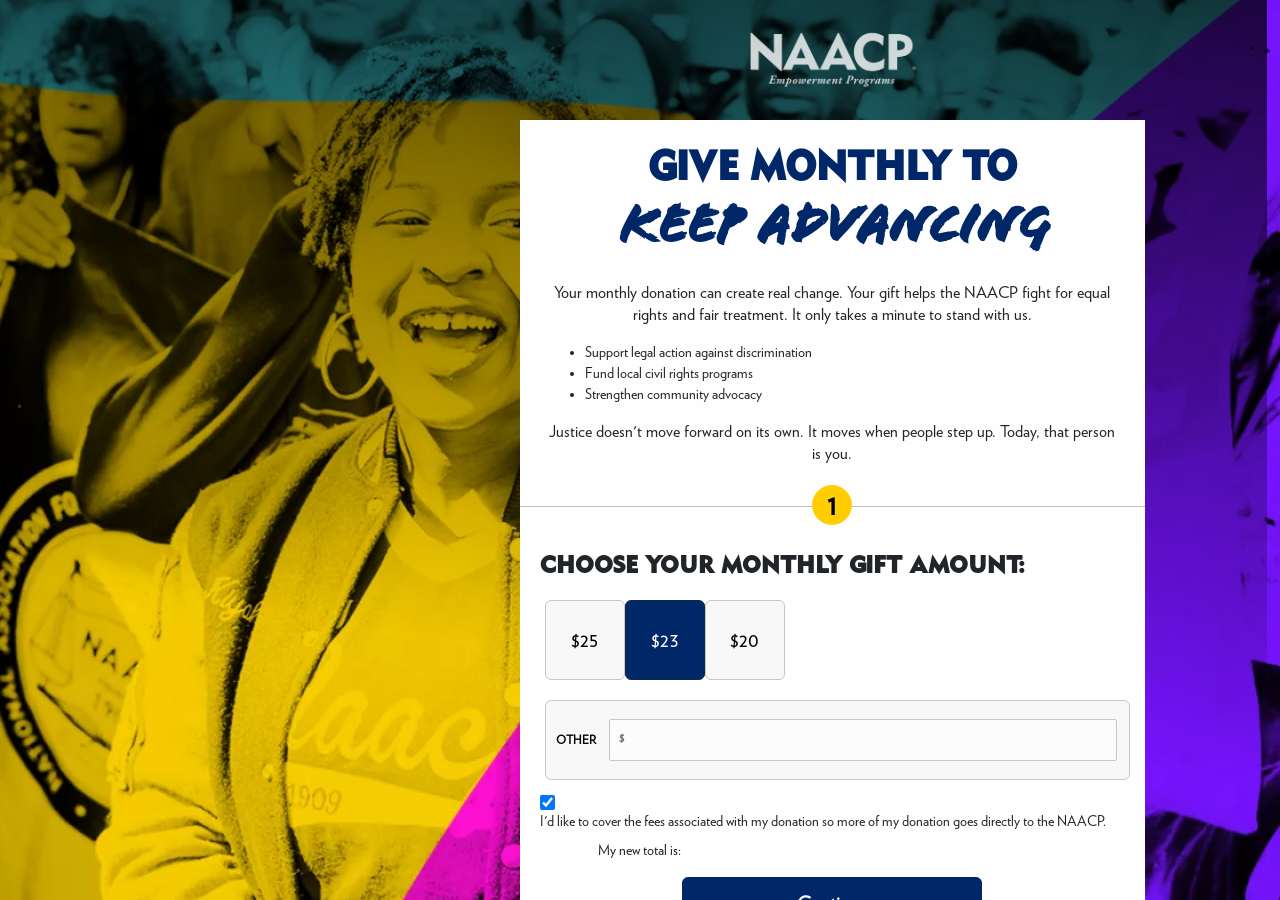
==== NAACP001/index.html @ ba3c7874 "styling and layout" ====
<!DOCTYPE html>
<!--[if lt IE 7]> <html class="no-js lt-ie9 lt-ie8 lt-ie7" lang="en"> <![endif]-->
<!--[if IE 7]>    <html class="no-js lt-ie9 lt-ie8" lang="en"> <![endif]-->
<!--[if IE 8]>    <html class="no-js lt-ie9" lang="en"> <![endif]-->
<!--[if gt IE 8]><!-->
<html class="no-js" lang="en">
  <!--<![endif]-->

  <head>
    <meta name="viewport" content="width=device-width, initial-scale=1.0" />

    <title>NAACP Monthly Donation</title>

    <meta name="robots" content="index, follow" />
    <meta name="googlebot" content="index, follow" />
    <meta http-equiv="Content-Type" content="text/html;charset=utf-8" />

    <link
      rel="stylesheet"
      href="https://www.order-safely.com/_css_/foundation-4.0.4/css/normalize.css"
    />

    <meta name="msapplication-TileColor" content="#5cb95c" />
    <meta property="og:url" content="https://givemonthly.naacp.org" />
    <meta property="og:title" content="NAACP Monthly Donation" />
    <meta name="twitter:title" content="NAACP Monthly Donation" />
    <meta
      property="og:description"
      content="I just donated to the NAACP to help fight for civil rights and equal justice for all. Join me."
    />
    <meta
      name="twitter:description"
      content="I just donated to the NAACP to help protect civil rights and advance racial equality. Join me."
    />
    <meta property="og:image" content="images/naacp-share.jpg" />
    <meta name="twitter:image" content="images/naacp-share.jpg" />
    <meta name="x-font-awesome-stylesheet-fallback-test" class="fa" />

    <link
      rel="apple-touch-icon"
      sizes="180x180"
      href="images/favicons/apple-touch-icon.png"
    />
    <link
      rel="icon"
      type="image/png"
      sizes="32x32"
      href="images/favicons/favicon-32x32.png"
    />
    <link
      rel="icon"
      type="image/png"
      sizes="16x16"
      href="images/favicons/favicon-16x16.png"
    />
    <link rel="manifest" href="images/favicons/site.webmanifest" />
    <link
      rel="mask-icon"
      href="images/favicons/safari-pinned-tab.svg"
      color="#0f4b90"
    />
    <meta name="msapplication-TileColor" content="#ffffff" />
    <meta name="theme-color" content="#ffffff" />

    <link rel="stylesheet" href="https://use.typekit.net/und2uku.css" />

    <!-- Bootstrap core CSS -->
    <link rel="stylesheet" href="css/bootstrap.min.css" />

    <link rel="stylesheet" type="text/css" href="css/base.css" />

    <!-- <script src="app.js"></script>-->

    <script language="javascript" type="text/javascript">
      function moveOnMax(field, nextFieldID) {
        if (field.value.length >= field.maxLength) {
          document.getElementById(nextFieldID).focus();
        }
      }
    </script>

    <!-- Modernizr -->

    <!--[if lt IE 9]>
      <script src="https://www.order-safely.com/_css_/foundation-4.0.4/js/vendor/modernizr.js"></script>
    <![endif]-->

    <!-- IE Fix for HTML5 Tags -->
    <!--[if lt IE 9]>
      <script src="https://html5shiv.googlecode.com/svn/trunk/html5.js"></script>
    <![endif]-->

    <!-- More IE Fixes -->

    <!--[if (lt IE 9) & (!IEMobile)]> <![endif]-->

    <!--[if gt IE 6.9999]>
      <style type="text/css">
        html > body {
          font-size: 100%;
        }
      </style>
    <![endif]-->

    <script type="text/javascript">
      function selectrd(id) {
        var opt = id == 1 ? "yes" : "no";
        var tg = document.getElementById("rd" + opt);
        tg.checked = true;
      }
    </script>

    <!-- Google Tag Manager -->
    <script>
      (function (w, d, s, l, i) {
        w[l] = w[l] || [];
        w[l].push({ "gtm.start": new Date().getTime(), event: "gtm.js" });
        var f = d.getElementsByTagName(s)[0],
          j = d.createElement(s),
          dl = l != "dataLayer" ? "&l=" + l : "";
        j.async = true;
        j.src = "https://www.googletagmanager.com/gtm.js?id=" + i + dl;
        f.parentNode.insertBefore(j, f);
      })(window, document, "script", "dataLayer", "GTM-TD9H85F7");
    </script>
    <!-- End Google Tag Manager -->

    <script type="text/javascript">
      maxmind_user_id = "28038";
      (function () {
        var mt = document.createElement("script");
        mt.type = "text/javascript";
        mt.async = true;
        mt.src =
          ("https:" == document.location.protocol ? "https://" : "http://") +
          "device.maxmind.com/js/device.js";
        var s = document.getElementsByTagName("script")[0];
        s.parentNode.insertBefore(mt, s);
      })();
    </script>
  </head>

  <body class="lp1">
    <!-- Google Tag Manager (noscript) -->
    <noscript
      ><iframe
        src="https://www.googletagmanager.com/ns.html?id=GTM-TD9H85F7"
        height="0"
        width="0"
        style="display: none; visibility: hidden"
      ></iframe
    ></noscript>
    <!-- End Google Tag Manager (noscript) -->

    <!-- START CONTAINER DIV -->
    <div id="container">
      <div class="content m-auto">
        <div class="logo-container">
          <img
            class="logo desktop-logo"
            src="images/logo.png"
            alt="NAACP Logo"
          />
          <img
            class="logo mobile-logo"
            src="images/logo.png"
            alt="NAACP Logo"
          />
        </div>

        <div class="form-container">
          <!--ORDER FORM-->

          <form name="frmMain" id="frmMain" action="" method="post">
            <header>
              <h1 class="mb-4">GIVE MONTHLY TO <span>KEEP ADVANCING</span></h1>

              <div class="mobile-hero show-mobile"></div>
              <p>
                Your monthly donation can create real change. Your gift helps
                the NAACP fight for equal rights and fair treatment. It only
                takes a minute to stand with us.
              </p>
              <ul class="text-left">
                <li>Support legal action against discrimination</li>
                <li>Fund local civil rights programs</li>
                <li>Strengthen community advocacy</li>
              </ul>
              <p>
                Justice doesn't move forward on its own. It moves when people
                step up. Today, that person is you.
              </p>
            </header>

            <div class="form-inner" id="step-1">
              <div class="step-counter">1</div>

              <p class="centered" style="font-size: 13px; color: red">
                <span class="error"><em></em></span>
              </p>
              <div id="donationAmount">
                <h4>CHOOSE YOUR MONTHLY GIFT AMOUNT:</h4>
                <div class="row mx-auto" id="donationAmountTarget"></div>
              </div>
              <!-- end #donationAmount -->

              <div class="bottom-info mx-auto show-mobile">
                <div class="flair">
                  <svg
                    class="bg-scribble"
                    viewBox="0 0 1084.91 1338.36"
                    aria-hidden="true"
                  >
                    <use xlink:href="#scribble-path"></use>
                  </svg>
                </div>
                <div class="bottom-info-content">
                  <h6 class="w-100">THE NAACP AT A GLANCE:</h6>
                  <div class="row px-0">
                    <div class="col-sm-4">
                      <div class="icon"></div>
                      <h5>2,200+</h5>
                      <p>State &amp; Local Units</p>
                    </div>
                    <div class="col-sm-4">
                      <div class="icon"></div>
                      <h5>117 Years</h5>
                      <p>Of Civil Rights Leadership</p>
                    </div>
                    <div class="col-sm-4">
                      <div class="icon"></div>
                      <h5>All 50</h5>
                      <p>States Plus Washington, D.C.</p>
                    </div>
                  </div>
                </div>
              </div>

              <button
                class="form-button"
                data-parent="step-1"
                data-form-target="step-2"
                type="button"
              >
                Continue
              </button>
            </div>

            <div class="form-inner-spacer"></div>

            <div class="form-inner step-2" id="step-2">
              <div class="step-counter">2</div>
              <h5 class="bold text-center">PAYMENT INFORMATION</h5>

              <!--CREDIT CARD INFO-->

              <div class="payment-type active" data-type="card">
                <i></i>
                Credit Card
              </div>

              <div class="row m-0">
                <span id="step-2-error" class="error-msg"></span>

                <label for="cardType" class="">Card Type</label>

                <select name="cardType" id="cardType" class="">
                  <option value="">Select a Credit Card</option>
                  <option value="visa">VISA</option>
                  <option value="mastercard">Mastercard</option>
                  <option value="amex">American Express</option>
                  <option value="discover">Discover</option>
                </select>

                <label for="ccNumber" class="">Credit Card Number</label>

                <input
                  type="text"
                  id="ccNumber"
                  pattern="[0-9]*"
                  name="ccNumber"
                  value=""
                  maxlength="16"
                  class="ccField"
                  placeholder="Card Number"
                />

                <div class="row m-0 py-1 px-0 w-100">
                  <label for="expMonth">Expiration Date</label>

                  <div class="col-6 pl-0 pr-2">
                    <select name="expMonth" id="expMonth" class="medField">
                      <option value="">Exp Date</option>
                      <option value="01">01</option>
                      <option value="02">02</option>
                      <option value="03">03</option>
                      <option value="04">04</option>
                      <option value="05">05</option>
                      <option value="06">06</option>
                      <option value="07">07</option>
                      <option value="08">08</option>
                      <option value="09">09</option>
                      <option value="10">10</option>
                      <option value="11">11</option>
                      <option value="12">12</option>
                    </select>
                  </div>

                  <div class="col-6 pr-0 pl-2">
                    <select name="expYear" id="expYear" class="medField">
                      <option value="">Exp Year</option>
                      <option value="2026">2026</option>
                      <option value="2027">2027</option>
                      <option value="2028">2028</option>
                      <option value="2029">2029</option>
                      <option value="2030">2030</option>
                      <option value="2031">2031</option>
                      <option value="2032">2032</option>
                      <option value="2033">2033</option>
                      <option value="2034">2034</option>
                      <option value="2035">2035</option>
                    </select>
                  </div>

                  <label for="cidNumber">CVV</label>

                  <div class="col-8 pl-0 pr-2">
                    <input
                      name="cidNumber"
                      type="text"
                      pattern="[0-9]*"
                      id="cidNumber"
                      maxlength="4"
                      value=""
                      placeholder="CVV code"
                      class=""
                    />
                  </div>

                  <div class="col-4 pr-0 pl-2 d-flex">
                    <a
                      class="d-flex align-self-center remote-modal"
                      href="#cvvModal"
                      data-remote="cvv_modal.html"
                      data-toggle="modal"
                      data-target="#cvvModal"
                      >What is this?</a
                    >
                  </div>
                </div>
              </div>
              <!--CREDIT CARD INFO-->

              <button
                class="form-button"
                data-parent="step-2"
                data-form-target="step-3"
                type="button"
              >
                Continue
              </button>
            </div>

            <!--end step-2-->

            <div class="form-inner step-3" id="step-3">
              <div class="step-counter">3</div>
              <h5 class="bold text-center">Your Information</h5>

              <div class="row m-0">
                <span id="step-3-error" class="error-msg"></span>

                <label for="sFirstName" class=""> First Name</label>
                <input
                  type="text"
                  id="sFirstName"
                  name="sFirstName"
                  value=""
                  maxlength="50"
                  class=""
                />

                <label for="sLastName" class=""> Last Name</label>
                <input
                  type="text"
                  id="sLastName"
                  name="sLastName"
                  value=""
                  maxlength="50"
                  class=""
                />

                <label for="email" class=""> Email</label>
                <input
                  type="email"
                  id="email"
                  name="email"
                  value=""
                  maxlength="50"
                  class=""
                />

                <label for="confEmail" class=""> Confirm Email</label>
                <input
                  type="email"
                  id="confEmail"
                  name="confEmail"
                  value=""
                  maxlength="50"
                  class=""
                />

                <!-- <p>You?ll receive email updates from
								the American Cancer Society. You can unsubscribe at any time.</p> -->

                <h5 class="bold text-center mt-3 w-100">Billing Address</h5>

                <label for="sAddress1" class=""> Address</label>
                <input
                  type="text"
                  id="sAddress1"
                  name="sAddress1"
                  value=""
                  maxlength="50"
                  class=""
                />

                <label for="sAddress2" class="">Address 2 (optional)</label>
                <input
                  type="text"
                  id="sAddress2"
                  name="sAddress2"
                  value=""
                  maxlength="50"
                  optional
                />

                <label for="phone1">Phone (optional)</label>
                <input
                  type="text"
                  name="phone"
                  id="phone"
                  maxlength="11"
                  value=""
                  class=""
                  pattern="[0-9]*"
                  optional
                />

                <label for="sCity" class=""> City</label>
                <input
                  type="text"
                  id="sCity"
                  name="sCity"
                  value=""
                  maxlength="50"
                  class=""
                />

                <label for="sState" class=""> State</label>
                <select name="sState" id="sState" class="">
                  <option value="">State</option>
                  <option value="">--------------------</option>
                  <option value="AL">Alabama</option>
                  <option value="AK">Alaska</option>
                  <option value="AS">American Samoa</option>
                  <option value="AZ">Arizona</option>
                  <option value="AR">Arkansas</option>
                  <option value="AR">Armed Forces Americas</option>
                  <option value="AE">Armed Forces Europe</option>
                  <option value="AE">Armed Forces Middle East</option>
                  <option value="AP">Armed Forces Pacific</option>
                  <option value="CA">California</option>
                  <option value="CO">Colorado</option>
                  <option value="CT">Connecticut</option>
                  <option value="DE">Delaware</option>
                  <option value="DC">District Of Columbia</option>
                  <option value="FL">Florida</option>
                  <option value="GA">Georgia</option>
                  <option value="GU">Guam</option>
                  <option value="HI">Hawaii</option>
                  <option value="ID">Idaho</option>
                  <option value="IL">Illinois</option>
                  <option value="IN">Indiana</option>
                  <option value="IA">Iowa</option>
                  <option value="KS">Kansas</option>
                  <option value="KY">Kentucky</option>
                  <option value="LA">Louisiana</option>
                  <option value="ME">Maine</option>
                  <option value="MH">Marshall Islands</option>
                  <option value="MD">Maryland</option>
                  <option value="MA">Massachusetts</option>
                  <option value="MI">Michigan</option>
                  <option value="MN">Minnesota</option>
                  <option value="MS">Mississippi</option>
                  <option value="MO">Missouri</option>
                  <option value="MT">Montana</option>
                  <option value="NE">Nebraska</option>
                  <option value="NV">Nevada</option>
                  <option value="NH">New Hampshire</option>
                  <option value="NJ">New Jersey</option>
                  <option value="NM">New Mexico</option>
                  <option value="NY">New York</option>
                  <option value="NC">North Carolina</option>
                  <option value="ND">North Dakota</option>
                  <option value="MP">NNorthern Mariana Islands</option>
                  <option value="OH">Ohio</option>
                  <option value="OK">Oklahoma</option>
                  <option value="OR">Oregon</option>
                  <option value="PW">Palau</option>
                  <option value="PA">Pennsylvania</option>
                  <option value="PR">Puerto Rico</option>
                  <option value="RI">Rhode Island</option>
                  <option value="SC">South Carolina</option>
                  <option value="SD">South Dakota</option>
                  <option value="TN">Tennessee</option>
                  <option value="TX">Texas</option>
                  <option value="UT">Utah</option>
                  <option value="VT">Vermont</option>
                  <option value="VI">Virgin Islands</option>
                  <option value="VA">Virginia</option>
                  <option value="WA">Washington</option>
                  <option value="WV">West Virginia</option>
                  <option value="WI">Wisconsin</option>
                  <option value="WY">Wyoming</option>
                </select>

                <label for="sZipCode" class=""> Zip Code</label>
                <input
                  type="text"
                  id="sZipCode"
                  name="sZipCode"
                  value=""
                  maxlength="5"
                  pattern="[0-9]*"
                  class=""
                />
              </div>

              <h5 class="bold text-center mt-3 w-100">
                Terms &amp; Conditions
              </h5>

              <div class="terms">
                <p class="mb-0">
                  Thank you for making a donation today to the NAACP. Each
                  month, your credit card will be charged the same donation
                  amount you have selected today, unless otherwise notified. You
                  may cancel at any time by contacting our team at
                  <a href="tel:xxxxxxxx">xxx-xxx-xxxx</a>. You can also email us
                  at <a href="mailto:xxx@naacp.org">xxx@naacp.org</a> with any
                  questions you may have. The NAACP depends on gifts from donors
                  like you. Thank you again, we appreciate your support!
                </p>
              </div>

              <div class="row agree mt-4 mx-auto d-b flex-row">
                <div class="col-1 d-flex flex-column p-0-on-small">
                  <input
                    type="checkbox"
                    name="isAgreeTC"
                    id="agree"
                    class="flex align-self-center"
                  />
                </div>

                <div class="col-11 p-0">
                  <label for="agree" class="tcAgree accept-label fw-normal"
                    >I am over 18 and I have read, understand and agree to the
                    terms of the offer above.
                  </label>
                </div>
              </div>

              <!--CAPTCHA-->
              <div class="text-center mt-4 captcha mx-auto">
                <p style="margin-bottom: 5px">
                  <em>*</em> For security reasons, please enter the code as
                  it<br class="hide-for-small" />&nbsp;appears below. Letters
                  are ALL LOWER CASE.
                </p>
                <img
                  src="image_validation.php?get_r_img=1"
                  width="140"
                  height="40"
                  alt="CAPTCHA"
                /><br />
                <div class="col-12 p-0">
                  <input
                    type="text"
                    name="imageStr"
                    id="imageStr"
                    size="18"
                    value=""
                    class="captchaField"
                  />
                </div>
              </div>
              <!--END CAPTCHA-->

              <div class="col-12 py-4">
                <label class="accept-label fw-normal" for="email_optIn">
                  After donating, you will receive emails from us about your
                  impact and other important updates about the work you help
                  make possible. You can opt-out at any time. By providing my
                  mobile phone number, I opt-in to receive text messages and
                  phone calls from the NAACP. Text STOP to opt-out. Message and
                  data rates may apply.
                </label>
              </div>

              <!-- <div class="agree-checkboxes row m-0 pt-2">
							 <div class="col-1 d-flex flex-column p-0-on-small">
								 <input class="d-flex" type="checkbox" id="joinEmailList" name="joinEmailList" >
							 </div>
 
							 <div class="col-11 p-0">
								 <label class="accept-label fw-normal" for="email_optIn">
									 I certify that I am a US resident over 18, and agree to receive emails from American
									 Cancer Society and their marketing partners.
								 </label>
							 </div>
						 </div> -->

              <!--<div class="agree-checkboxes row m-0 pt-2">
							 <div class="col-1 d-flex flex-column p-0-on-small">
								 <input class="d-flex" type="checkbox" id="phoneTCPA_optIn" name="phoneTCPA_optIn">
							 </div>
 
							 <div class="col-11 p-0">
								 <label class="accept-label fw-normal" for="phoneTCPA_optIn">
									 I agree to receive calls and SMS text messages from American Cancer Society and
									 their marketing partners, which may be made using an artificial voice or automated
									 dialing system to the phone number I provided above. I understand I may opt out at
									 any time and consent is not a condition of purchase. If I do not check this box, I
									 will not be contacted via phone.
								 </label>
							 </div>
						 </div>-->

              <!--SUBMIT BUTTON-->

              <div class="submit-container">
                <input
                  type="hidden"
                  name="submitOrder"
                  id="submitOrder"
                  value="0"
                  class="hidden"
                />
                <input
                  type="hidden"
                  name="pageSubmits"
                  id="pageSubmits"
                  value="1"
                  class="hidden"
                />
                <button
                  type="button"
                  data-parent="step-3"
                  class="submit form-button p-2"
                >
                  DONATE MONTHLY
                </button>

                <img src="images/trust-marks.png" />
                <a
                  href="https://www.charitynavigator.org/ein/132725416"
                  target="_blank"
                  ><img
                    src="images/charity-navigator.png"
                    class="charity-navigator"
                    alt="charity navigator logo"
                /></a>
              </div>

              <!--END SUBMIT BUTTON-->

              <br />
            </div>
          </form>

          <div class="form-bottom-corner show-mobile">
            <svg
              class="content-border -blue"
              viewBox="0 0 600 386"
              aria-hidden="true"
            >
              <use xlink:href="#content-border-blue"></use>
            </svg>
          </div>

          <footer>
            <div class="scribble">
              <svg
                class="text-accent-scribble"
                viewBox="0 0 104.12 25.58"
                aria-hidden="true"
              >
                <use xlink:href="#text-accent-scribble-path"></use>
              </svg>
            </div>
            <div class="col pt-3">
              <p>
                NAACP is a tax-exempt 501(C)(3) nonprofit organization. Your
                gift is tax-deductible as allowed by law.
              </p>
            </div>

            <div class="footer-info">
              <p>
                &copy;
                <script type="text/javascript">
                  var d = new Date();
                  document.write(d.getFullYear());
                </script>
                NAACP. All rights reserved.
              </p>
              <p class="mt-4 text-center">
                <a
                  class=""
                  href="#privacyModal"
                  data-remote="privacy_modal.html"
                  data-toggle="modal"
                  data-target="#privacyModal"
                  >Privacy Policy</a
                >
              </p>
            </div>
          </footer>
          <!--bottom info-->
          <div class="bottom-info mx-auto hide-mobile">
            <h6 class="w-100">THE NAACP AT A GLANCE:</h6>
            <div class="row px-0">
              <div class="col-md-3">
                <div class="icon">
                  <img src="images/house.svg" />
                </div>
                <h5>2,200+</h5>
                <p>State &amp; Local Units Nationwide</p>
              </div>
              <div class="col-md-3">
                <div class="icon">
                  <img src="images/heart.svg" />
                </div>
                <h5>117 Years</h5>
                <p>Fighting for Civil Rights</p>
              </div>
              <div class="col-md-3">
                <div class="icon">
                  <img src="images/dove.svg" />
                </div>
                <h5>All 50</h5>
                <p>States Plus Washington, D.C.</p>
              </div>
              <div class="col-md-3 seal">
                <img src="images/seal.png" />
              </div>
            </div>
          </div>
        </div>
      </div>

      <div class="svg-storage">
        <svg xmlns="http://www.w3.org/2000/svg" width="0" height="0">
          <symbol
            fill="none"
            id="bg-scribble"
            class="bg-scribble"
            viewBox="0 0 1084.91 1338.36"
          >
            <path
              id="scribble-path"
              d="M1081.58,939.22a2.19,2.19,0,0,1,.3-.5,39.14,39.14,0,0,0-1.5-28.9,35.43,35.43,0,0,0-5.5-10.5c-.2-.2-.4-.3-.6-.5a24.69,24.69,0,0,1-1-2.9l1.2.6c-.6-1.2-1.3-2.4-1.9-3.5-.2-1-.5-1.9-.8-2.9-2.6-4.4-5.1-8.8-7.7-13.2l-.1.1c-1.7-3.2-3.4-6.3-5.1-9.5a10.24,10.24,0,0,0-2.3,3.4,16.66,16.66,0,0,0-.6-4.4,5,5,0,0,1-1.3-.5,4,4,0,0,0,1-1.7h.1c1.2-4.4-.3-8-3.4-11.1l-1.7,1.7c-3.3-5.4-6.4-11.1-13.1-13.8a19.07,19.07,0,0,0,0-3.4c-.5-2.1-.3-4.7-1.5-6.2-14.6-17.3-29.2-34.5-40-54.6-.7-1.4-3.7-1.6-5.6-2.4a.1.1,0,0,1-.1.1l-3.3-1.5c1.2-5.5-2.9-9.2-6-12.5-9.6-10.5-18.6-21.6-27.1-32.9a12.08,12.08,0,0,0-6.3-8.4c-1.8-2.4-3.5-4.9-5.3-7.3-2.2.2-4.4.3-6.6.5a1.79,1.79,0,0,1-.5-.7,7.59,7.59,0,0,0,5.6-3.6c-26.2-33.4-49.1-69.4-77.5-101.1a13.62,13.62,0,0,0-1.7,1.7c-12.3-8.7-19.4-22-28.6-33.4a25,25,0,0,0-3.3-2.6c2.4.6,4.8,1.2,7.1,1.8-12.2-13.9-20.4-31.4-35-43.3-.9,5.4,1.9,8.2,5.4,11.9,7.1,7.6,13.3,16.2,14.5,27.3a13.78,13.78,0,0,0-2.6.6,1.85,1.85,0,0,0-.7-.2c.2-6.1-2.1-11.1-6.1-15.7-5.6-6.5-11.3-12.9-15.3-20.7-10.1-5.2-19.4-14.5-23.2-23-8.4-18.7-24.8-29.8-35.9-45.4h1.4c-15.6-18.6-30.7-37.6-46.9-55.7-6.8-7.7-12.3-17.6-23.8-20.2a6.37,6.37,0,0,0-.2.7l-6.7-12.6-5-.3c-.2,1.4-.5,2.9-.7,4.3a22,22,0,0,0-3.2-2.1c-1.4.8-.2-2.6-.7-5.7,1.3-.5,2.5-1.1,3.8-1.6a3.83,3.83,0,0,0,5.1.3c-13.8-15-30.1-27.7-41-45.2v-1.3c2.3-1.7,5-1.5,7.8-1.4a24.37,24.37,0,0,0-.1-2.7c2.3.9,4.7,2,7.1,3.1a27.16,27.16,0,0,0-5.7-.1q-.45-.15-.9,1.2a2.22,2.22,0,0,0,.8,2.4c8.4,4.6,16.9,9.1,25.4,13.7.1.3.2.5.3.8,28.1,21.5,59.4,38,89.5,56.4l1.3-1.3c3.9,1.4,7.8,4.3,11.6,4.2,1,.3,2,.6,3,1,13.7,9.1,27.5,18.1,41.8,26.4,1.5,2.5,4,3.4,6.7,3.8,1.8,1,3.6,2,5.4,2.9a13.1,13.1,0,0,1,2.7.6c-2.6.2-5.5-.5-7.5,1.8,13.9,9.7,28.5,17.7,45.1,21.7,4.6,1.1,8.9,2.2,12.7-1l7.9,2.1a11.08,11.08,0,0,0-3.7-4c5.9-1.3,10.6-5.2,11.1-10.8.6-6.4-6.4-7.9-12.1-8.4H870a2.51,2.51,0,0,1-.7-.4,7.57,7.57,0,0,1-1.5-.1c-9.6-6.5-19.2-13.1-28.8-19.6-3.2-3.8-7.6-6.3-10.8-10.1-3.8-3.4-7.6-6.9-11.4-10.3-.5.3-1.1.6-1.6.9l-.3.6c-1.2-.8-2.3-1.6-3.5-2.4-4.9-5.6-11-9.9-17-14.2-.4-1.4-1-2.7-1.3-4.1-6.4-6.2-12.7-12.4-19.1-18.7-.3-.1-.6-.1-.9-.2-1-5-5.9-7.2-9.3-10.2-23.7-20.3-47.3-40.9-70.2-62-30.6-28.1-61.2-56.2-92.3-83.6-5,7.2-2.6,11.5,1.4,15.1-3.7-2.5-7.3-5.1-6.2-10.2,1.9-.8,2.5-2.1,1.7-4-6.7-7-12.8-14.7-21.8-19.2l-4.2-.8c-.3.3-.6.5-.9.8l1-4.1c1.1.5,2.3,1,3.4,1.4a8.28,8.28,0,0,0,4.1-1.3c-20.2-18.2-39.5-37.2-61.3-53.6-3.4-2.2-9-2.4-8.4-8.4H510c-1.9-1.6-3.6-2.2-5.3-1.8-3.7-3.7-7.5-7.3-11.5-10.8-3.5-6.3-8.9-10.9-12.9-16.8a2.16,2.16,0,0,0-1.9-1.2c-.6.1-1.3.2-2,.3l-.1.1c-4.5-3.6-9.5-6.4-14.5-9.4-3.4-.6-6.8-1.2-10.2-1.9a9.73,9.73,0,0,0-2.7,3.6c-.1-.3-.1-.5-.2-.8-3.6-1.3-7.2-2.5-10.8-3.8a52.48,52.48,0,0,0-5.3-6.9c0-.3.1-.6.1-.9a11.4,11.4,0,0,1,1,1.9,26.55,26.55,0,0,0,11.2,4.7c3.4.6,6.7.8,9.7-1.2.2-3-2.8-3.6-4.6-5.1-19.2-16.9-42-29-63.5-42.8a20,20,0,0,1-.4-2.4c-23.3-8.3-46-18.8-71.4-19.5,31.2,7.2,58.2,22.4,84.1,39.7-.3,0-.5.1-.8.1,2.2,2.8,4.3,5.7,6.5,8.5,6.9,1.5,12.7,5.2,18.2,9.4a33.36,33.36,0,0,0-15.5-3.3c-1.9-.3-3.8-.6-5.8-.9a30.14,30.14,0,0,0-.1,4.3,15.38,15.38,0,0,0-1.3-1.2c-5.9-5.6,3.4-3,2.6-5.6-.1-5.3-4.6-7.4-7.7-10.6-25.3-21.6-54.2-35.4-87.3-39.9-1.5-.2-3-.5-4.6-.7a12.66,12.66,0,0,1,.6-1.8c-3.3-2.3-6.8-1.1-10.2-.7a5.5,5.5,0,0,1-2-2.3c-2.6-1.4-5.2-2-7.4.8a8.92,8.92,0,0,0-.3,3.2,6.07,6.07,0,0,0-.7-1c-5.1,2.4-5.2,7.2-5.5,11.9a40.18,40.18,0,0,1,3.4,7.8,20.38,20.38,0,0,0-5.5-4.5c-3.2,11.6-9.5,22.6-8.4,35l-.6.3c-2.3,9.9-4.8,19.8-7,29.7-.1.6.9,1.4,1.5,2.2-.3,1.7-.4,3.9-.6,6.8l6.6,11.4c1,2.9,9.2,2.2,4.9,7.8-.1,9.9,9,15.1,14.1,22.3,1,.1,2.1.3,3.1.5.9.8,1.8,1.6,2.8,2.4a7.68,7.68,0,0,0,2.9,1.8c-1.2.2-2.3.5-3.5.7-.1,2.5-.6,5.1,2,6.9l.5-.5c3.7,4.3,7.5,8.5,11.2,12.8,4.2.8,7.1,4.5,10.7,6.7,6.2,7.3,12.3,14.6,18.5,21.9-.1.3-.1.6-.2.9,1.4.4,2.9.8,4.3,1.3,5.3,6.1,10.7,12.1,16,18.2l2.1-3.5c8,7.6,12.1,19.3,21.1,25.9a11.2,11.2,0,0,0,1,5.9c-1.6,6.1,3.1,8.1,6,11.3a3.74,3.74,0,0,1-1.6.7c1.9,1.5,3.8,3.1,5.6,4.6a16.22,16.22,0,0,1,1.3-1.9,2.86,2.86,0,0,1,.5,1.7c12.4,17,26.9,32.1,41.3,47.1a4.86,4.86,0,0,0,3.3-2.8,9.83,9.83,0,0,0,.5-1.6l22.2,26.4a12,12,0,0,0-.5,6.3l7.6,8.4c4.8,3.9,12.1,5.7,13.4,12.5l-.1.1c1.1.7,2.3,1.4,3.4,2,3.7,5.1,7.1,10.3,13.2,13.6a6.07,6.07,0,0,1,1-.7,5.55,5.55,0,0,0-.6.8c7.4,8.5,14.8,17,22.2,25.6.7-.2,1.3-.4,2-.6a14.28,14.28,0,0,0,1.8-1.5l17.7,17.7a5.73,5.73,0,0,1,1.4-.4c-2,1.2-4,2.3-6,3.5l5.1,4.8a3,3,0,0,0,1,.2,11.11,11.11,0,0,0-2.7,1.3c4.9,9.7,13.6,16.5,20.2,24.9-.1.1-.3.1-.4.2l1.2.9c.3.5.7.9,1,1.4a2.77,2.77,0,0,1,.9.1l5.6,4.1a38.71,38.71,0,0,1,8.9-1.1c-.2.2-.3.4-.5.6,12.8,23.1,32,40.9,48,61.4a3,3,0,0,0-.2,1c8.2,7.4,16.5,14.9,24.7,22.4a5.5,5.5,0,0,0,.9.7c0,.3.1.6.1.9a4.18,4.18,0,0,1,1,.4c3.7,4.4,7.4,8.8,11,13.2l.1.1c1.9,5.4,6.2,8.7,10.4,12.1a5.65,5.65,0,0,1-.5,3.9c4,6.4,8,12.8,11.9,19.2h.7a7.31,7.31,0,0,0-1.4,1.6,2.94,2.94,0,0,0,1,2.7,15.21,15.21,0,0,0-6.5-2.7c.3.6.5,1.1.8,1.7-.8-.7-1.6-1.3-2.3-2q-53.7-35.1-107.6-70.3c-7.9-4.1-14.4-11.6-24.5-10.5l-3.8-3.2c-5.2-10.8-17.7-12.6-25.5-20.2-9.4-9.2-21.9-14.4-32.4-22.2l1.2.3c17.3,3.4,28.3,16.4,41.6,25.5,6.6,4.5,18.4,5.7,20,16.5a106.4,106.4,0,0,0,26.2,10.5c-28.1-26.5-62.2-45-94-66.6,1.1,3.3-.1,7.9,1.4,11a42,42,0,0,1-8.2-9.1c-2.5-3.1-6.8-2.6-10.2-3.8.1,0,.3-.1.4-.1-15.6-14.8-34.6-24.8-51.5-37.8-15.4-9.6-31.4-18.4-43.9-32.3-6.4-4.9-12.7-9.8-19.1-14.7-.1.2-.3.4-.4.6-.1-.5-.2-1.1-.3-1.6-8.6-7.6-17.7-14.2-28.4-17.9a15.84,15.84,0,0,0,1.4,7,89.31,89.31,0,0,1-7.5-6.3,11.68,11.68,0,0,0-5.4-2.3c-10.2-10.3-20.2-20.8-35.2-22.3a27.52,27.52,0,0,0,4.2,7.8,96,96,0,0,1-11.9-8.5c-2.1-1.5-5.2-1.4-7.1-3.2h1.3c-10.9-12.5-27.1-12-40.8-17.6-.1,0-3.6-2.2.9-.2l.6-2.7-26.7-6.9c0-.1-.1-.2-.1-.4-9.6-5.1-15.2-1.7-17.9,7.7a1.27,1.27,0,0,1-.6-.1c-2.8,14-11.2,27-8.6,42.1.5,1.3.3,2.8-.9,2.8.6.9.3,2-.1,1.5a17,17,0,0,1-1-1.4c-.5,11-14.9,19.9-4.7,32.5-1.1-5.1.5-8.2,3.3-10.3-.5,2.3,0,5.2,1.5,8.9,1.6,2.6,3.2,5.2,4.8,7.9,3.7,4.3-2.4,3.1-6.8,1.5a64.73,64.73,0,0,0,11.6,19.6c4.9-1.8,7.3-3.9,7.7-6.2a16.56,16.56,0,0,1-.9,5c5.2,7.9,10.5,15.8,15.8,23.7a18.66,18.66,0,0,0-2.2.7c3.6,6,6.8,12.4,12.4,16.7a7.36,7.36,0,0,0,.2,4.6l-.2.2a5.36,5.36,0,0,0,3.5,3.1c.6,1.7,1.3,3.5,1.9,5.2l-1.5,1.8c-.7-.1-1.5-.3-2.2-.4v-.1c-2.7-.9-5.4-2-8.1-2.9l3.3-1.2c-4.7-1.2-9.4-2.5-14.1-3.7a23.07,23.07,0,0,0-1,2.8,4.7,4.7,0,0,0-4.6,0c-15.9,14.5,4.7,21.5,5.5,31.8-5.5,1.9-10.6-6.2-16-.2-3.4,3.7-.2,7.3,2.4,10.3a7.86,7.86,0,0,0,5.5,3.5h.1c-2.1.2-4,.1-5.5-.9a7.54,7.54,0,0,0,2.1,5.5c-13.9,3.3-11,18-14.2,28.5a8.14,8.14,0,0,0-1.7,3.1c3.4,8.5,8.7,15.8,14.5,22.7.2-.1.3-.3.5-.4.1.1.2.1.3.2h-.1c2.7,8.1,8.8,13.4,13.7,19.6,2.1-2,5.3-2.4,7-5a8.75,8.75,0,0,0,2.4.3,16,16,0,0,0,2.5-2.7c.3.1.5.1.8.2a6,6,0,0,0,2.6,3.2,11.18,11.18,0,0,0-2.9,1.9c-2.1,3-6.5,4.3-6.3,9,4.4,8.2,13.7,12.4,17.1,21.8-3.5,2.3-6.4-3.7-9.9-1.4-.3,0-.6-.1-1-.1h0l.9-3.4c-2.8-.9-5.5-1.7-8.3-2.5h-2.7a11,11,0,0,1,3.3-.9,8.12,8.12,0,0,0,3.6-2.5c-9.4-7.4-20.9-4.4-31.5-5.9-6.6-.9-9.1,5.9-6.8,11.5,4.5,10.6,3.3,18.1-7.3,23.8-1.7.9-.1,7.3,0,7.4a2.94,2.94,0,0,1,2.1,4c-.1,1.1-.1,2.3-.2,3.5.2,2.5-1.3,2-2.9,1.8-3.2,1-6,2.5-6.7,6-.8-1.5-2.7-2.3-6.7-1.5-1.7,3.6-.3,6.9,1,10.2,1.9,0,5,5.4,5.3.1.1-1.1.6-2.9.8-4.6,1.9,3,4.2,6,.1,10a23.93,23.93,0,0,0-5.3.3c-4.9,18.4,7.2,32.4,15.9,47.2l-.1.1c-.6,1.3-1.1,2.6-1.7,4,1.3,2.3,2.7,4.5,4.1,6.8a5.78,5.78,0,0,0-.5,1.4h0a6.46,6.46,0,0,0,3.3,3.6c1.8,3.6,2.5,7.8,5.5,10.6a12.12,12.12,0,0,0-.1,3.8c.8,1.5,1.6,3,2.3,4.5a12.24,12.24,0,0,0,11.7,2.7c.2.4.5.7.7,1.1h-.8a7.07,7.07,0,0,0,1.2,3.7,8.63,8.63,0,0,0-1.8,1.6,4.23,4.23,0,0,1,.5.7,20,20,0,0,0-2.1,1l4.9,7.6c.3-.1.7-.1,1-.2,1.9,4.7,4,9.2,9.1,10.2,1.6,3.8,7.9,6.5,8.2,10.6-10.9,9.7,2.2,11.7,4.5,17.2a55,55,0,0,0,9.2,6.2c2.6,4.1,5.1,8.3,7.7,12.5-.1,0-.1.1-.2.1-.5.5-1.1.9-1.7,1.4,2.4,3.9,4.8,7.7,7.2,11.6a20.41,20.41,0,0,0,2.3,2.7,43.07,43.07,0,0,0,11.6,14c.5.3,1,.5,1.5.8a8.92,8.92,0,0,0-1.9.7c3.4,14.7,12.6,25.4,20.7,36.9l.9.6c2.3,6.5,5.9,12,12.2,15.3h.1c-.6,2.2-.5,4.3,2.6,6a28.27,28.27,0,0,0,1.1-3.1c2.3-.6,4.6-1.3,6.8-2.1a17.72,17.72,0,0,0-4.1,4.1,66.3,66.3,0,0,1,8.2,3.1,28.54,28.54,0,0,0-7.2-1.2c-1.8.9-2.2,2.2-1.1,3.9,4.9,6.9,8.5,14.7,14.2,21a7.55,7.55,0,0,0-2.3,1.3c3.8,10.7,11.4,19,17.3,28.4-11.6-5.1-20.3-14.1-30.1-21.8-22.5-17.8-45.2-35.4-70.6-49-26.9-14.5-53-30.9-85-31.7l4.2,1.2a104.33,104.33,0,0,1-11.4-2.1,1.88,1.88,0,0,0-2.4-.5c-.6.7-1.2,1.5-1.7,2.2-.5-.1-1-.3-1.5-.4a7,7,0,0,1,1-.8c-9.8-.8-11.3,5.6-11.6,12.9-.2,5.6-.2,11.2-.3,16.8a10.72,10.72,0,0,1-2.2,2v.1c-1.6,2.3-2.1,3.9-2,5-.6,2.5-.5,4.3.1,5.5a8.44,8.44,0,0,0-.7,6.4,5.73,5.73,0,0,0-.4,1.4c-4.1,5.6-2.3,12.6-4.2,18.7a6,6,0,0,0-2,.7c-5.7,9.1-7.1,19-4.9,29.5a77.49,77.49,0,0,0,3.5,7.8c-2-.6-3.7-1.4-4.1-2.7,1.4,17.7,8.5,33.8,15.6,49.9h.2c4.6,7.2,9.1,14.5,13.7,21.7,1.7.1,3.4.1,5.1.2a17.41,17.41,0,0,0-1.4,1.2c-.3,5.5,3.1,9.4,5.6,13.6,11.3,19.1,24.1,37.3,32.9,58a7.87,7.87,0,0,0-2,.4c-2.7-.7-5.3-1.5-8-2.2-30.3-17.7-61.1-34.2-96.5-39.1-2.7-.4-5.5-.9-8.2-1.3a6.8,6.8,0,0,0-3.9,1.9c-6.2-3-10.1-.7-12.1,6,3.7,1.8,7.5,3.5,11.3.2-2-1.8-.9-2.8.2-3.8a8.38,8.38,0,0,0,1.4,2.9c4.4,2.9,7.1,7.4,10.1,11.5a8.53,8.53,0,0,0,2.5,1.3,15.08,15.08,0,0,0-4.9,1.5c.9,1.8,1.9,3.6,2.8,5.4-2.4,3-5.9,4-9.4,5.1,2.9-1.2,5-3.7,5.1-9.2-.8-5.9-2-11.5-8.8-12-3.5,1.1-6.8-1.9-10.3.1a2,2,0,0,0-2.1-.1,6.15,6.15,0,0,0,.1,1.4c-1.6.9-3.8,2-3.7,2.4,1.3,6.8-.1,13.2-2.1,19.4a6.5,6.5,0,0,0-1.7,5.1,104.08,104.08,0,0,0-3.9,12.8,10.25,10.25,0,0,0-2.9,2.4,7.93,7.93,0,0,0,2.1,4.7v.7a4.13,4.13,0,0,0,.7,1.1c-1.2,3.3-2.5,6.7-2.1,10.2-11.7,10.8-4.9,21.4.3,32.1a10.09,10.09,0,0,0-4.9,1.1c-4.3,3-4.5,6.9-2.6,11.3.8,1.3,1.7,2.5,2.5,3.8,3.6,1.2,7.4,2.1,10.5,3.9,4.1,8.7,8.7,17,15.7,23.9.8,3.7,3.5,6.3,6.7,8.5a5.72,5.72,0,0,1,.8-.7c-.1.3-.1.6-.2.9,2.4,3.6,4.8,7.2,7.2,10.9,1.4.1,2.8.2,4.1.2a6.27,6.27,0,0,0-3.9,3c1.4,1.7,2.8,3.3,4.2,5,11.1.4,10.9,2.2-1.4,6,6.6,13,16.8,24.5,21.8,38.2a6.21,6.21,0,0,0,3.4-2c.8,1.1,1.7,2.2,2.5,3.3,3.5-.3,7-.5,10.4-.8a10,10,0,0,0,1.1-1c-.3,1.2-.5,2.5-.8,3.7,6.7,3.1,1.6,8.6,2.2,13a62.22,62.22,0,0,1-5.4-10.6,9.52,9.52,0,0,0-9.8,2.4c2.4,8.5,6.1,16.8,7,25.5,1.2,11.6,6.6,16.4,17.1,16.4,2-1.5,1.8-3.6,1.5-5.7h0c.4.9.7,1.8,1.1,2.7,2.1.5,4.3,1.1,6.4,1.6.1,1.6.2,3.2.2,4.8,5.1,10.1,15.1-.9,22,5.3,6.5,5.9,9.6-.3,11.6-6a30.2,30.2,0,0,0,4-5.4,7,7,0,0,1,.4,2.8c1.7,1.5,2.8,5,5.6,3.8,3.3-1.4,1.3-5.3,2.3-8v-.1c3.9,1.1,1.7,8.9,6.6,9,4.3-3.1,2.3-10.1,7.2-13.5,4.6-3.2,6.2-9.3,7.5-15.1a7.84,7.84,0,0,0-1.1-1.8,14.27,14.27,0,0,0,2.2.8c4.3-13.7,8.5-27.5,8.2-42.1a20.88,20.88,0,0,1-4.5-6.3c-2.4-11.9-11.7-22.3-14.7-34.1a10.91,10.91,0,0,0,1.1-.6c13.6,3.5,27.2,7,40.7,10.5a12,12,0,0,0-1.1,1.2c18.5,9,39.3,7.6,58.6,12.9,1.3-.1,2.5-.3,3.7-.5-.1,0-.1.1-.2.1,21.6,4.2,36.1-4.6,40.8-24.7-3.2-1.7-6.4-3.3-7.1,2.4-.9.7-1.8,1.3-2.7,2,.1-.2.2-.3.3-.5a28.84,28.84,0,0,1,.2-4.1,6.47,6.47,0,0,1,1.3-.4c1.9-2.8,4.4-5.4,5.9-8.5a8.74,8.74,0,0,1,.8,1c1,1.3,3.4-1,4.6-2.6,3.4-13.1,7-26.2,10-39.4,2-8.6-.6-14.3-10.5-13.5a6.34,6.34,0,0,0-1.3-1.1,12.42,12.42,0,0,0-.4-3.3l1.7.3c.4-3.7,2.1-7.4,1.1-11.1a6.24,6.24,0,0,0,2.9-1.5l-21-38.7a7.56,7.56,0,0,0-2.6,1.1c0-.3-.1-.6-.1-.9.2.1.3.3.5.4,2-2.1,4.6-2.1,7.2-1.7a10.81,10.81,0,0,0-.5-2.7,7.1,7.1,0,0,1,2.3,2.8c.7,1.5,1.3,3,3.4,2.3a5.63,5.63,0,0,0,1.6-2c2.5,1.9,5.1,3.8,7.6,5.7.6-2.2,3.5-1.5,5.8-1.5a6.39,6.39,0,0,0-2,3.9l21.6,18.6c3.5,2.6,6.9,5.3,11.6,2.8a2.92,2.92,0,0,1,.2-.9c.9,1.2,1.8,2.3,2.7,3.5a7.08,7.08,0,0,0-1.4.1c-4.6,3.1-8.9-.3-13.4-.5,3.7,6.4,10.1,9.4,16,13-.1.1-.2.1-.3.2,3.4,8.3,11.3,10.9,17.8,15.4l4-5c14.4,12.4,28.8,24.8,45.5,33.7,2.2,2.8,5.6,7.2,10.2,6.5a32.84,32.84,0,0,0,4,8.7l8.3,3.3c13.8,2.2,27,10.8,41.4,7.1l6.5.6c1.4-1.4,3.3-1,5.2-.6-1.6,1.5-5.6,1.6-7.2,3.1,18.1,4,29.8-2.9,27.4-16,.2-.2.5-.4.7-.6,3.7-.4,6.7.1,10.5-3.4,14.3-13.6,17.3-32.4,18.2-49.3.5-9.5,3.1-28-14.7-32a4.92,4.92,0,0,0-1.7.6,3.72,3.72,0,0,0-.2-1.8c0-.6-.1-1.1-.1-1.7,2.5-2,5.5-3.9,1.8-8.1-.7.2-1.5.3-2.2.5-.1-.4-.2-.9-.3-1.3,2.2.6,4-.6,5.6-2.7-2.6-7.9-4.8-15.9-10.5-22.2-2.5-6.1-5.1-12.3-7.6-18.4-1.1,2.6-2.1,5.4-5.3,6.1-2,2.2-2.8,4.1-2.6,5.9a8.73,8.73,0,0,1-1.7-2.7c3.5-.9,3.9-3.6,3.4-6.9-10-19.2-17.3-39.7-30.3-57.3.1-.2.3-.3.4-.5-2.4-5.4-13-5.4-7.7-15.8l-8.4.6c-.6.2-1.1.4-1.6.6a25.7,25.7,0,0,1,1.7-4.1,4.35,4.35,0,0,0,.7.4c3.6,1.7,6.8.6,9.8-1.2-5.7-9.6-11.4-19.2-17.2-28.8a10.87,10.87,0,0,0-2-6.9c.6.4,1.2.7,1.8,1.1a8.79,8.79,0,0,1,.6,1c3.8,9.9,11.8,14.4,18.7,20.5,4,.9,7.3-.2,9.2-5.4a31.3,31.3,0,0,0-3-9.8c2.6,3,5,6.2,8.1,8.8a21.83,21.83,0,0,0,2.2,2.1,46.7,46.7,0,0,1-8.8,3.3c-2.8,1.6-5.6,3.2-8.4,4.9,7.2,6.8,14.3,13.6,21.5,20.4,1.6.1,3.1.3,4.7.4a11.07,11.07,0,0,0,2.7-1.2c4,4.1,8.9,7.3,13,11.1,24.9,22.4,48.2,48.1,83,53.7a9.9,9.9,0,0,0,.1-3.8,7.53,7.53,0,0,1,3.8,3.5c7.1,2.6,13.5,7.7,21.8,6.4a14.34,14.34,0,0,1,3.4-1.4c-.8.9-1.5,1.9-2.2,2.8,4.2,1.1,8.3,2.1,12.5,3.1a15.1,15.1,0,0,0,1.8-2.6,13.55,13.55,0,0,0,.2,2c10.3,1.3,18.2-.7,21.3-9.5a7.05,7.05,0,0,0,2.6.2c4-3.3-3.8-9.8,3.3-12.5,9.1-3.4,9.7-11.6,10.8-19.4-1.3.6-2.7,1.2-4,1.8a6,6,0,0,1-1.3.9c-.8-.2-1.5-.3-2.3-.5a2.77,2.77,0,0,0-.1-.9c1.9-.6,2.9-2.2,4.3-3.4a2.06,2.06,0,0,0,.7-2.6c-1.3-6.2,3-12.3.5-18.5-2-4-4.8-7.6-6.6-11.7a25.43,25.43,0,0,0-1.6-2.8c.1,0,.2-.1.3-.1l-.9-1.5c1.1-2,2.5-2,4.2-1a5.7,5.7,0,0,1,0,2.9,8.22,8.22,0,0,1-.2,2.7c.6.8,1.1,1.5,1.7,2.2,1.1,3.7,2.5,7.3,5.2,9.9a1.38,1.38,0,0,0-.3.4c3.3,6.7-6.4,13.9.8,20.4,1.8-5.8,3.5-11.7,5.3-17.5a8.49,8.49,0,0,0,2.2.9c7.2-5.6,2.7-11.4.7-16.4-2.4-6.3-5.8-12.2-8.9-18.2a7.49,7.49,0,0,0-.2-2.1c12.5-3.3,25.5,7.3,38.8-5.6,7.1-6.9,14.1-14.1,21-21.4a5.21,5.21,0,0,1-4.2-.3c3.4-5.6,5.7-11.5,6-18a17.92,17.92,0,0,1,1.8,3.3,4.44,4.44,0,0,0,1.7-1.9c1.6-3.6,3.2-7.2,4.8-10.7,3.8-8.5-2.5-6.1-6.7-5.9-3.5.5-4.1-1.8-4.5-4.1.5-.2,1.1-.4,1.8-.7,2.1-5.7,2.1-10-1-16.3-4.2-8.5-12.4-13-16.1-21.3a8.33,8.33,0,0,0,1.5-.4c-.9-11.4-12.8-13.4-17.8-21.1-14.2-21.9-31.4-41.2-48.7-60.6a7,7,0,0,0-3.3,3.3c-14.3-12.6-22-30.7-35.2-44.3.3-.3.7-.6,1-.9.3-.7.7-1.3,1-2-9.9-3.9-12.9-14.7-19.7-21.8-21.9-22.8-42.3-47.1-63.3-70.8a38.65,38.65,0,0,1-4.5-3.5,22.14,22.14,0,0,0,3,.7c-3.5-4.1-6.9-8.2-10.4-12.3a1.27,1.27,0,0,1-.1.6c-1.7-1.4-3.9-1.6-6.3-1.4a10.41,10.41,0,0,0-.6,1.6c-6.1-10.1-14.7-17.7-18.9-29.7a15.93,15.93,0,0,1-1.3,1.3l-.6.6c.1-.6.2-1.3.3-1.9-1.1-.4-2.2-.8-3.3-1.3-2.6-4.1-8.9-4.9-9.5-10.9a11.21,11.21,0,0,1,2.2,1c2.3-.6,4.6-1.2,6.9-1.7a5.28,5.28,0,0,0-1-2.4,3.3,3.3,0,0,1,2,2c1.7,2.3,3.9,3.9,7.3,3.4.1-1.1.2-2.1.4-3.2h0a5.69,5.69,0,0,0,1.1,2.2,14.34,14.34,0,0,1,2.3,2c5.1,4.2,12.4,5,16.5,10.7,16,4.2,25.3,19.5,40.9,24.3.1.1.2.1.3.2a16.55,16.55,0,0,0-3.6,1.4c3.4,7,10,10.5,15.8,14.8a12.75,12.75,0,0,1,2.6-2.6v.3c1.6,3.6,4.9,4,8.2,4.5a10.27,10.27,0,0,0-2.4.5,48.45,48.45,0,0,0,16.3,11.2,151.85,151.85,0,0,0,33,25,.1.1,0,0,0-.1.1c-.5.5-1.1,1.1-1.5,1.6l46.7,40.4c1.7-1,3.9-1.3,5.8-2.1,4.8,4.3,9.6,8.5,14.5,12.8.5-1.4,1-2.9,1.5-4.3,3.1.2,6.3.2,9.1,1-1.6,1.9-3.1,3.5-6,3.5-2.7,1.3-2.8,3.5-2.2,6,6.2,5.3,12.5,10.6,18.7,15.8h-1.4c5,5.4,8.4,12.7,16.9,13.8a9.83,9.83,0,0,0-.5-1.6l1,.7c.1,0,.2.1.4.1-1.3,5.7,4.1,7.5,7.4,10,17.3,13.1,34.3,26.6,49.4,42,1.2-.6,2.4-1.1,3.5-1.6.6.2,1.1.5,1.7.7l49.4,44.7a4.63,4.63,0,0,1,1.8-1.3h0c-.6,1.7-.9,3.6-2.3,4.8,2.8,1.1,5.7,2.1,8.6,3.1,5.1,4.8,10,9.9,15.6,14.1,19,14.2,34.7,32.3,55.5,44.5.3.4.6.9.9,1.3,15.7,9.5,29.5,22.9,48.3,26.5,0,.1,0,.1.1.2-.2,1.1-.5,2.1-.7,3.2,10.3,5.3,20.9,10.1,32.8,11.4,2.5-.5,6,.4,9.3,1.1,2.1.6,4.2,1.2,6.4,1.8.7-.3,1.5-.5,2.2-.8a10.09,10.09,0,0,0-.7,1.5c10.2,4.4,18.9,4.2,29.8-.9s10.3-16.1,17.8-22.1c-.4,0-.8.1-1.2.1,1.1-.8,2.2-1.7,3.3-2.5,4.7-5.2,5.9-11.8,7.7-18.3A1.75,1.75,0,0,0,1081.58,939.22ZM530.68,593c-5-2.2-10.3-1-15.2-1.6-.1-.1-.2-.1-.3-.2a8,8,0,0,1,.9-3.3c2,3.8,7.9,1.4,11.3,3.1,1.5.7,3.2,1.3,4.1,2.4A3,3,0,0,1,530.68,593Zm53.7,441.1c-.4-2.3-2.1-4.2-3.9-5.8-3.8-3.5-8.2-6.3-12.2-9.5,1.4-.2,2.8-.5,4.2-.7,4.2,7.9,15.8,8.2,19.4,18.3A36.34,36.34,0,0,1,584.38,1034.12Zm-79.3-50c-1.6-2.9-.2-3.9,1.5-4.6a9.75,9.75,0,0,0,1.4.6,12.71,12.71,0,0,0,.7,2.4h.2a21.16,21.16,0,0,0-1.1,2.1A10.81,10.81,0,0,0,505.08,984.12Zm-471.6,115.7a6.48,6.48,0,0,0,4,.8,10.91,10.91,0,0,0-.6,1.1c.5,4.8-2.2,9.4-2.7,14.1-.6.1-1.3.5-1.8.6-.2.1-.4.3-.6.4a9.49,9.49,0,0,1-.9-2.1,7.75,7.75,0,0,0,.6-8.3A46,46,0,0,0,33.48,1099.82Zm19.5-21.4c2.3.4,4.6,1.1,6.3,3.2,2.1,2.6,3.6,5.5,5.8,8.1l.2.2c-2,.5-4,1.4-5.2-1.7-1.9-.5-3.3-.5-4.3,0,.1-1.5.2-3.1-.7-4.1.6-.4,1.2-.7,1.8-1.1A10.25,10.25,0,0,0,53,1078.42Zm199.1-152.7a97.83,97.83,0,0,1,19.8,14.7C264.58,936.82,258.58,930.72,252.08,925.72Zm252-794.6a1.85,1.85,0,0,1-.7-.2c-8.8,2.7-16.1-5.5-26.5-2.5a34.31,34.31,0,0,0,3.8-1.8,14,14,0,0,0,2.9,0c5.6-.5,11.7,7.4,17.1-1.9C500.48,127.22,501.78,129.32,504.08,131.12ZM726,329.52Zm349.4,602.6-1.4,1.1v-.1a35.8,35.8,0,0,1-1.1-3.5,8.7,8.7,0,0,0,1.8-2.6C1075,928.72,1075.18,930.42,1075.38,932.12Zm-43.6-.5a5,5,0,0,0-.3-1.6l-.4-.7a35.92,35.92,0,0,0-3.4-1.7c2.8-4.1.8-7.3-2.4-10.8a19.33,19.33,0,0,0,4.1,1.4c.5.1.9.2,1.3.3a27.18,27.18,0,0,0,4.2,3.4C1035.78,924.62,1033.38,928.32,1031.78,931.62Zm-365.3-233.2a11.22,11.22,0,0,0-2.4-.8,38.65,38.65,0,0,1-5.4-1.9c-2.1-1.6-4.2-3.2-6.4-4.6a13.25,13.25,0,0,1-3-5.9,7.72,7.72,0,0,0-1.5-.2,24.88,24.88,0,0,1,2.9-1.1c1.5,1.8,3.9,3,5.8,4.5,3.6,2.7,8.9,3.6,10,9.3Zm-89.2-94.6c-.3-.2-.6-.3-.9-.5a13.32,13.32,0,0,0,.5-1.9c-.7-2.8-2.9-4-5.3-4.9-1.2-3.5-3.4-5.8-6.6-6.6.1-.8.3-1.5.7-1.6,4.2-1.5,6.1,2.8,9.1,4.5v-.5a34.46,34.46,0,0,1,2.6,2.8q2.85,3.45,6,6.6c2.8,2.3,6.3,3.6,9.7,5.2-2.1-.7-5.1-.2-8.5.3-1.8.3-4.2-2.6-6.3-4A8.79,8.79,0,0,0,577.28,603.82ZM569,773.32a5.23,5.23,0,0,1,1.6-.6,20.65,20.65,0,0,1,3.4-1.5,13.07,13.07,0,0,1,3.5,1.9,5.67,5.67,0,0,0,1.3.8c-2.8-.3-5.6-1.6-8.2-1.2a9.29,9.29,0,0,1-1,.5,3.54,3.54,0,0,1-.6.1,6.07,6.07,0,0,0-1,.7c-4.2,3.9-3.8,11.1-1,12.5a20.31,20.31,0,0,1,5.7,4.1c-3.2.2,1.5,7.8-3.9,6.9-3.6-5.3-5.6-11.3-4.6-18.2-5.6-7.8-13.3,5.9-18.9-1.9-2.7,1.4-5-1-7.6-.6-3.4.1-6.8-.2-10.1.6a1,1,0,0,0-.9.2c-.7-2.3-2.5-4.3.8-6,.1-.2.2-.3.3-.5.3,1,.6,2.1.9,3.1,3.4.8,7,2.4,10.2-.6a13.24,13.24,0,0,1-2.9-2.4,2.35,2.35,0,0,0,.8-.2c2.4.6,4.6.6,6.5-1.3a27.73,27.73,0,0,0-1-2.6,36.62,36.62,0,0,1,4.8,6.2C554.38,781,561.68,774.52,569,773.32Zm66.3,90.2c-4.2-.1-7.2-1.2-10-4.6-13.1-15.5-25.5-31.5-42.3-43.6-4.4-3.2-7.4-7.8-3.5-14,2.6,5.8,4.9,11.9,10.1,16C606.48,831,618.88,849.22,635.28,863.52Zm-217.2,62.8c-6.6-6.5-11.3-14.2-12.6-24.4l3.4-3.1a4.87,4.87,0,0,1,1.1.4,13.35,13.35,0,0,0,3.9.3,12.08,12.08,0,0,0-4.3,3.8A37.17,37.17,0,0,0,418.08,926.32Zm12.3,247.2Zm1.8-4.2-.4.4c-1.2-1-2.5-2-3.7-3a8.36,8.36,0,0,0-2.3-1.8c-.1-.1-.3-.2-.4-.3a7.66,7.66,0,0,0,2.7.4c5.1.5,11.2,2.1,9.5-5.5.2.4.4.7.6,1.1a21.16,21.16,0,0,1,1.1,2.1c-.1.2-.2.3-.3.5C438.08,1166.72,435,1167.82,432.18,1169.32Zm-176.3,48.8a11.37,11.37,0,0,0-1,3.6,6.84,6.84,0,0,0-4.3,5.7,5.31,5.31,0,0,1-.6-2.7c2-3.2,3.9-6.4,5.9-9.6,3.8-1.4,4.3-5.1,5.5-8.3a4.45,4.45,0,0,0,3.3-1.3c.3.4.6.9.9,1.4a14.35,14.35,0,0,1,.4,2.2c-1,.6-2.1,1.3-3.2,1.9C259.28,1212.22,257.48,1215.12,255.88,1218.12Zm-130.5,73.1c-.7-1.2-1.5-2.4-2.3-3.6a52.56,52.56,0,0,0,2.1-7.5c0,4.3,2,8.3,3.3,12.4C127.38,1292.12,126.38,1291.62,125.38,1291.22Zm9.9-154.4a20.94,20.94,0,0,0-2.4-2.8c.9-.2,1.8-.3,2.7-.5A6.24,6.24,0,0,0,135.28,1136.82Zm43.2-823.5Zm58.7,102.2c.8.2,1.6.5,2.4.7,3.3,5.9,6.1,11.1,11.9,14.4,2,1.5,3.9,3,5.9,4.6a2.69,2.69,0,0,0,2.1-2,15,15,0,0,0,1.9,3.8l.2.2a9.29,9.29,0,0,1,.4,1.3c-1.5.1-3.3-.2-4.4.4a11.22,11.22,0,0,0-.8-2.6c-1.7-2.4-3.3-4.9-6.9-3.4-1.8,3.2-5.3,3.3-8.2,4.4a9.09,9.09,0,0,0,5.4-6.5C244.88,425,240.78,420.52,237.18,415.52Zm222.6,70.4a82.06,82.06,0,0,0,10.7,8.8c0,.3.1.5.1.8a4.19,4.19,0,0,0,.4,1.6,66.1,66.1,0,0,0-13.6-7.4c-.1-.4-.3-.7-.4-1.1l.5-.6-1.2-.9a1.27,1.27,0,0,0,.6-.1,10.74,10.74,0,0,0,2.5-2.8C459.48,484.72,459.68,485.32,459.78,485.92ZM289.68,33.32a8.65,8.65,0,0,0,2.3.6,14.92,14.92,0,0,0,2.1.2c1.6,6.2,6,5.7,10.4,5v1.5c-4.9-1.7-11.4.7-15-4A8.62,8.62,0,0,1,289.68,33.32Zm130.6,96.9c-.1,1.6-.2,3.5-.2,5.4a33,33,0,0,1-4.4-14.5,14.12,14.12,0,0,0-1.6-5.4C418.68,118.82,420.78,122.82,420.28,130.22Zm138.3,56.6q2.25,2,3.9-.3a6.22,6.22,0,0,0,.4,1.6c-1.9.5-3.8.5-5.4-1.3-.2-.3-.4-.5-.6-.8A3.85,3.85,0,0,0,558.58,186.82Zm3.4-1.5c0-.2.1-.3.1-.4.1.5.2.9.3,1.4A.89.89,0,0,1,562,185.32ZM899.78,671l.3.6A12.86,12.86,0,0,0,898,674c-.2.6-.3,1.1-.4,1.5-.2-.4-.5-.7-.7-1.1-.5-1.1-.9-2.2-1.4-3.3C896.78,671.12,898.28,671,899.78,671Zm40.1,62.5c-1.6.4-3-.5-4.3-1.7,1.8-1,2.7-2,2.9-3.3C939,730,939.38,731.72,939.88,733.52Zm-33.5,123.9c-4.7-6.7-9.7-13-16.6-16.9a3,3,0,0,0-.4.8c-.9-.5-1.8-1.1-2.7-1.6a4.11,4.11,0,0,0-3.9-1.5,4.88,4.88,0,0,0-.7.3c.2-.3.3-.5.5-.8a25.18,25.18,0,0,0-1.6-4.4c2.2,2.6,4.1,5.5,7.9,6.3a15.47,15.47,0,0,1,3.1.6v-.7a15,15,0,0,0,6.4,4.4c6.1,3.2,11,7.6,15.9,12.1a27,27,0,0,1,1.2,4.3C911.48,857.32,908.88,856.32,906.38,857.42Zm-132.5-96.1a15.27,15.27,0,0,0-1.8-1.8l-.6-.9c.8.2,1.6.5,2.4.7Zm-5.3-12.6a23.84,23.84,0,0,0-4.8-6.5c2.7,2.2,5.9,4.1,8.5,6.4a16.22,16.22,0,0,0,2.1,6.2c-3.1.5-4.3-2.7-5.8-5.2A2.72,2.72,0,0,0,768.58,748.72Zm-39.7-23V725c1.8-2.4,3.5-4.7,5.3-7.1a29.59,29.59,0,0,0,5.6-1.2c2.2.6,4.6,1,6.4,2.4a10.53,10.53,0,0,0-5.2-1.3C735.68,718.62,732.48,722.42,728.88,725.72Zm-8.3-5.4Zm-130.2-288.6a10.79,10.79,0,0,0-2.7-1h0c1.7-1.3,4.1-.4,6.1-.9C592.68,430.42,591.58,431.12,590.38,431.72Zm56.9-150.2a18.61,18.61,0,0,0,1,2.5,15.23,15.23,0,0,1-4.2-.6,1.38,1.38,0,0,0-.4-.3c1-.5,1.9-1.6,2.8-3.5.4-1.6.8-3.2,1.3-4.8.1-.1.3-.2.4-.3A13.74,13.74,0,0,0,647.28,281.52Zm17,180.7c-5-3.4-9-4.4-12.5-3.5-.1-.1-.1-.2-.2-.3s-.3-.3-.4-.5c3.9.2,8.2,1.6,10.7-.2A32.09,32.09,0,0,1,664.28,462.22Zm-22.9,3.4c-1.4-1.9-2.9-3.8-4.2-5.7a28.45,28.45,0,0,1-4.6-1.2,11.24,11.24,0,0,0,3.2-.4,3.85,3.85,0,0,0,2.3-2.2c.8.9,1.6,1.8,2.4,2.6a6.47,6.47,0,0,1,.9.8A15.64,15.64,0,0,0,641.38,465.62Zm-25.5-40.9v.2a6,6,0,0,0-2.1-.8,5.79,5.79,0,0,0-2.5,1.5c-3.9-5.8-5.3-8-5.1-9.5a68.11,68.11,0,0,0,6.9,6.5,7.67,7.67,0,0,0,4,1A12,12,0,0,0,615.88,424.72ZM472.18,259a10.89,10.89,0,0,0-2.5-4c-1.5-2.6-3-5.2-4.6-7.7a33.13,33.13,0,0,0,4.5,5.3c3.6,1,5.4,3.8,6.2,7.5C474.58,259.72,473.38,259.32,472.18,259Zm32.4-82.8c-.9,2.9-1.7,5.8-2.6,8.7-.7-.4-1.3-.9-2-1.3-.1-.2-.3-.5-.4-.7,2.4-2.3,3.3-5.4,3.5-9a13.55,13.55,0,0,0-.6-3.6,12.79,12.79,0,0,1,8.2,5.1A11.46,11.46,0,0,0,504.58,176.22Zm-59.4,47.3c.3,2.4.5,4.8-1.1,5.5a8.64,8.64,0,0,0-1.3-1.4l.2.1a10.7,10.7,0,0,0-1.4-1.6A8.18,8.18,0,0,1,445.18,223.52Zm121.5,172.7c-.4-1.6-.7-3.2,2-3.9a8.15,8.15,0,0,0,.6-3.1l-.3-.3c1.2-4.4,1.9-8.1-.4-13.2-2.5-5.5-.6-5.3,1.8-4.6a10.32,10.32,0,0,0,.6,4.6c1,3.2,1,6.4,1.3,9.7-.5,5,2,9.3,4.8,13.6-2.8-.7-5.7-1.5-8.5-2.2A4.67,4.67,0,0,0,566.68,396.22Zm33.1,28.2Zm-80.5-102.7c-.9-.3-1.9-.6-2.8-.9.1-.4.2-.9.3-1.3a7.75,7.75,0,0,0,3.3,1.9,12.75,12.75,0,0,0,2-.1,10.6,10.6,0,0,0,4,1.9,5.34,5.34,0,0,0,1.6-1.3c.1.9.3,1.9.4,2.8,1.9,4.7,2.9,9.1.4,14.1a14.65,14.65,0,0,1,.9-2.9c1.4-3.2-.5-7-2.8-10C524.68,323.62,522.38,321.92,519.28,321.72Zm39.8,71.5c1.9,1.2,3.7,2.5,5.6,3.7a2.19,2.19,0,0,0-.3.5,1.85,1.85,0,0,0-.2.7,12.47,12.47,0,0,0-6.5-2.6A10.89,10.89,0,0,0,559.08,393.22ZM775,584.32a23.4,23.4,0,0,0,.9,2.4c.4.7.9,1.4,1.4,2.1-.3-.1-.6-.1-1-.2a13.22,13.22,0,0,0-.2,2.7,12.78,12.78,0,0,1-2.4-3.2c-.4-2-.7-3.9-1.1-5.9A25.73,25.73,0,0,1,775,584.32Zm125.8,96.4c2.4,1.7,5.2,3.3,4.3,6.7a3.19,3.19,0,0,1-2.1.4C903.58,686.12,902.78,684,900.78,680.72Zm-147.6,19.9a17.86,17.86,0,0,0-3.5-4.3c2.2,1.6,4.8,1.9,7.4,1.9a9.48,9.48,0,0,1-2.6,2.1A3.08,3.08,0,0,1,753.18,700.62Zm4.8-131.1c1.8,1.8,2,4.7,4.2,6.3-1.2,1-2.2,1.8-3.3.8a15,15,0,0,0-4.8-3.6c.5-1.6,1.1-3.2,1.6-4.8a6.54,6.54,0,0,1,2.3,1.3Zm143.2,191.1a8.33,8.33,0,0,0,1.5-.4,9.48,9.48,0,0,0-.6,3.2A13.09,13.09,0,0,1,901.18,760.62Zm-33.6-32c1.1,3.1,3.1,4.4,5.9,3.8a8.38,8.38,0,0,1,3.4,6.1,8.34,8.34,0,0,0-3.4,1,21.81,21.81,0,0,0-3-3.8c-3.6-7.2-11.9-10-16.1-16.7-.2-.2-.4-.3-.6-.5,1.9.6,3.7,1.2,5.6,1.8l2.8.6C862.48,724.82,864.88,726.92,867.58,728.62Zm-44.1-48.4c-1.8-3-2.6-7-4.9-9.5,6.8,1.5,4.7,9.7,10.2,12.3l1.1.3c0,2.4,3.3,5.3-2.8,6.8a45,45,0,0,1-5.1.8C823.38,688.82,824.08,685.52,823.48,680.22ZM828,709c3,4.3,7.1,7.3,10.9,10.5-2.1,3.4-3,1.4-5.9-1.1-5.1-4.5-9.3-9.8-13.7-14.9a33.75,33.75,0,0,0-5-5C821.08,698.22,824.58,703.92,828,709Zm-94.2-165.2a4.26,4.26,0,0,1-1.1,1.2c-2.5-1.4-3.9-4.9-6-7.1,2.8,1.5,5.2,4.1,8.6,4.1C734.68,542.62,734.28,543.22,733.78,543.82Zm-23.5.3,7.5-.3a3.48,3.48,0,0,0,1.5-.7v.7l2.2.6a13.36,13.36,0,0,0,2.3,1.6c.7.2,1.4.3,2,.5a.1.1,0,0,1,.1.1,7.86,7.86,0,0,0-3.3.4,25.3,25.3,0,0,1-5.3-1.2c-2.9-.5-5.6-.6-8,.6A16,16,0,0,1,710.28,544.12Zm92.1,129.7c.1.1.3.1.4.2a11.59,11.59,0,0,0,2.9,2.2c-1.7,3.4-1.8,3.3-4.8-2.2l-.3-.3C801.08,673.72,801.68,673.82,802.38,673.82Zm91.2,94.3c-.2-.2-.3-.5-.5-.7a5.7,5.7,0,0,0,1.3.1,3.79,3.79,0,0,0,.6-1.3,3.23,3.23,0,0,1,.6,1.8h0a31.13,31.13,0,0,0,4.1,5.3.75.75,0,0,1-.1.5A13.71,13.71,0,0,1,893.58,768.12Zm20.2,13.5c-1.6-1.2-3.2-2.3-4.8-3.5a.6.6,0,0,1,.4.1c.3-.9.5-1.8.8-2.7-.3-.6-.6-1.1-.9-1.6l2.4,1.8c.2.1.4.1.6.2a3.26,3.26,0,0,0-.4,1.4c.6,1.8,2.3,2.7,3.2,4.3a5.39,5.39,0,0,1,.7,1.3,62.16,62.16,0,0,1,.6,8.6,12.84,12.84,0,0,0-2-2.6c-1.9-1-2.5-2.8-3-4.7a12.48,12.48,0,0,1,4.5,2.1A34.68,34.68,0,0,0,913.78,781.62Zm24.8,79.6c-3.1-.2-4,1.4-4.5,3.5a10.58,10.58,0,0,0-2.8-.6,15.41,15.41,0,0,0,.1-3.7,1.76,1.76,0,0,1,.4-.5c1.9-1.9,4.2-2.8,6.3-.6a5,5,0,0,1,1.2,1.9Zm-190.1-165.9c-2.7-2.1-5.8-3.8-8.6-5.6-4.2-2.7-7.3-3.8-9.5-3.8,2.2-2.7,5-3.2,8.9.3C742.48,689.12,745.28,692.42,748.48,695.32ZM927.08,866h0a8.78,8.78,0,0,0-1.1,3.9c-.8-.1-1.3-.5-1.4-1.6A9.15,9.15,0,0,0,927.08,866Zm32-50.7c-1.6,2.7-.9,7.3-6.5,2.5a6,6,0,0,1-.8-.8c2.7.9,5.1-.2,7.4-2.6s5-3.6,7.7-2.3C963.78,811.52,960.88,812.22,959.08,815.32Zm-14-14.7c-.4.1-.9.1-1.3.2.7-.7,1.3-1.5,2-2.3,1.2.9,2.3,1.9,2.5,3.3A20.82,20.82,0,0,1,945.08,800.62Zm-211.8-173.9c-.6,2.6-1.1,5.3-.4,7.6a11.94,11.94,0,0,1-3-6.5,36.23,36.23,0,0,0-4.3-2.4C728.18,625.92,730.68,626.32,733.28,626.72Zm-121.1-28.8h.3l-.2-.2c2.6-5,5.2.4,7.8.3a12.56,12.56,0,0,0,1.3,3.7,1.42,1.42,0,0,0-.2.6c-1.9-.5-3.9-1.1-5.8-1.6a21.75,21.75,0,0,0-2.5-1.4C612.68,598.92,612.38,598.42,612.18,597.92Zm28.8,43.7a4.66,4.66,0,0,1,.3,2.1c-.9-3-6.8-4.6-5.2-8.7a11.34,11.34,0,0,1,2.5.3A32.39,32.39,0,0,0,641,641.62Zm0,4.3c0,.3-.1.6-.1.9a34.82,34.82,0,0,0,4.2,6.5c-2.1-.8-3.9-2.5-5.4-5.5A22.19,22.19,0,0,0,641,645.92Zm140.2,111.6h.3c.3.5.6.9.9,1.4a1.42,1.42,0,0,0-.2.6l-.9-.6h-.6A7.84,7.84,0,0,0,781.18,757.52Zm160.3-12.7a34.59,34.59,0,0,0-5.5-7.1c2.5,1,4.8,2.2,5.9,4.4A2.88,2.88,0,0,1,941.48,744.82Zm-71.6-54.5c-3.7-5.7-9.3-9.9-15.1-14v-.2a18.51,18.51,0,0,0-1.9-3.7C861.48,674.62,866.78,680.22,869.88,690.32Zm-252.6-422.2c-.4-.2-.8-.5-1.3-.7,1.6-2.9,2.7-5.5-2.9-4.7a24,24,0,0,1-4.6.2,8.49,8.49,0,0,0-.9-2.2,12.75,12.75,0,0,0-6.1-.3c-.2-.2-.5-.4-.7-.6a2.87,2.87,0,0,1,.3-3.5c5.3,4,14,2.7,17.9,8.8.3.3.6.7.9,1A5,5,0,0,0,617.28,268.12Zm-50-59.1Zm-31,132.7c.1-2.7,2.3-1.1,5.1,2.3a11.86,11.86,0,0,1,3,7.3,19.2,19.2,0,0,1-1.5,1.4C542.28,348.32,540.58,344.32,536.28,341.72Zm170,234.6a6,6,0,0,0,.8-2.1,10.06,10.06,0,0,1,1.7,2.5,7.46,7.46,0,0,0,2,2.8c3.8,5.9,4.4,12.5,4.7,19.3.5,2,2,2.9,3.7,3.7,3.3,2.8,3.9,6.5,3.4,10.6a14.08,14.08,0,0,1-2,.1c-1.1-3.8-1.5-7.9-5.6-9.6-1.6.9-2.5,2.6-3.5,4.4-.2-.1-.3-.3-.5-.4,1.1-2.4,1.3-5.9,1.9-8.9-.4-.1-.9-.3-1.3-.4,3.3-7.3-.8-13.7-7.9-19.7h-.1ZM692.88,606a7.66,7.66,0,0,0,.7-1.7,3.26,3.26,0,0,0,2.2,1.1,5.06,5.06,0,0,1,1.2,3,9.87,9.87,0,0,0,2.7,1,32,32,0,0,0,4.9,5.9,17,17,0,0,0,2.2,2.4c-6.9-2.8-13.4-6.2-18.7-11.9A25.72,25.72,0,0,0,692.88,606Zm-191.6,304.9c2.3-1.4,5-3.3,8-5.5.2-.2.9.3,1.4.5a48.07,48.07,0,0,1,12.3,11,45.93,45.93,0,0,0-15-9.8c-12.2,6.5-4.6,17.8-6.1,26.9l-2.4-2.1C502.08,925.22,500,917.82,501.28,910.92Zm-234.2,283.2a4,4,0,0,1,1.2-1.1,3.79,3.79,0,0,0,.6,1.3c2.3,3.4,1.3,4.7-.2,5.6a22.5,22.5,0,0,1-.8-2.4,8.84,8.84,0,0,0-3,2.1C264.48,1197.52,264.68,1195.62,267.08,1194.12Zm-50.5,6c2.2-3.5,4.9-7,3.8-11.6l-.1-.3c-2.5-3.6-4.7-7.7-9-7.8a5,5,0,0,0,.2-1.2c-5-1.3-10-2.5-15-3.8a.35.35,0,0,0-.2.1c.1-.2.2-.3.3-.5.1,0,.1,0,.2.1a58.33,58.33,0,0,0,13.1,2.5c6-1.4,10.3,2.3,14.9,4.8l-.1.1v1.9c.9,2.8,1.1,6,2.6,8.5-.2.3-.4.7-.6,1-2.1,0-4.2,1.5-6.2,3-1.2,1.2-2.4,2.3-3.6,3.5A.27.27,0,0,0,216.58,1200.12Zm-191.1-47.6a5.66,5.66,0,0,0,2.3.2l15.2.1-.1-.1a46.4,46.4,0,0,0,6.4,4.7c2.4,3.1,5.7,3,8.9,3a11.78,11.78,0,0,0-1.1,1.9c-4.7-2.9-10.7-2.5-15.4-5.4a22.38,22.38,0,0,0-12.5-.9C28,1154.92,26.68,1153.72,25.48,1152.52Zm15.4-2c-4.7-5.8-4.4-10.1,5.9-12a16.94,16.94,0,0,0,8-4.5c-.6,3.3-2,5.5-6.5,7.6C41.38,1145,39,1147.42,40.88,1150.52Zm14.6-21.7a20.06,20.06,0,0,1-2.4-3.1,12,12,0,0,0,2.9-5.2C55.58,1123.32,55.68,1126.32,55.48,1128.82Zm5.6-21.2c4.8,2.7,9.7,2.1,14.7.7,3.4-1.1,6.3-.8,8.6.7a13,13,0,0,0-3.6,2,3.33,3.33,0,0,0-.6,1c-5,1.4-9.9.4-14.7-1.1-.2-.3-.3-.5-.5-.8h0c-4.7,1-7,3.5-8.1,6.5.4-2.1.8-4.5,1.1-7.3a29.67,29.67,0,0,1,.8-4.1A7.56,7.56,0,0,0,61.08,1107.62Zm2,59.4c.1,0,.3-.1.4-.1,2.1,4.7,3.7,9.8,7.7,13-.3.7-.5,1.3-.7,1.9-5-4-7.8-9.5-10.1-15.5C61.28,1166.52,62.18,1166.82,63.08,1167Zm-22,9.5h-.2a13.68,13.68,0,0,0-.2-2.8c-.5-2.9,1.1-2.9,3.2-2.4C45.18,1174.42,43.38,1176,41.08,1176.52Zm63.3-49.9a26.08,26.08,0,0,1-4.2-4.6,81.73,81.73,0,0,1,14,3.4A22.86,22.86,0,0,0,104.38,1126.62Zm-20.6-34.1a27.5,27.5,0,0,0-1.6-4.4,6.16,6.16,0,0,1,3.4,2.4,24.36,24.36,0,0,0,6.4,5.6C88.68,1096.42,85.18,1097.32,83.78,1092.52Zm69.1,105.8a12.79,12.79,0,0,1,2.4-3.1c1,1.4,2.4,3.2,2.4,4.8a16.67,16.67,0,0,1-6.9-1.2C151.48,1198.62,152.18,1198.52,152.88,1198.32Zm11.1-21.6a7.07,7.07,0,0,0-3.6-4.4,9.85,9.85,0,0,0-1.7-.2,11.29,11.29,0,0,0,1.1-2.2h-.2a.76.76,0,0,1,.4.1c1.5,1.5,3,3.1,4.5,4.6,4.7,1.3,9.3,2.5,14,3.8.2-.1.4-.3.6-.4a3.53,3.53,0,0,1,.8,2.6,9.69,9.69,0,0,0-1.8,3.5c-2.3-.4-4.3-1.6-5.7-4.9C169.48,1177.52,166.78,1176.52,164,1176.72Zm3.6-36.5a18.81,18.81,0,0,0-3.3-.5c1.7-1.6,3.6-2.7,6.1-2.2,4.3-.4,6.9,2.4,9.6,5a78.66,78.66,0,0,1,7.5,6.6,26.09,26.09,0,0,0,8.9,5.7c3,1.4,6.6.1,10.4,2.1-2.3,0-4.3.1-6.1.1-4.7-1.2-9.7-2-13.9-4.6a2.66,2.66,0,0,0-.3-1.2c-1.5-3.8-5.3-4-8.4-5.2a7.6,7.6,0,0,0-5.5.6c-.7-2.1-1.2-4.5-2.5-5.7v-.2a.37.37,0,0,1-.3-.1A3.79,3.79,0,0,0,167.58,1140.22Zm74.3-334.5.3-1.8c-1.8-12.8,12.1-8.5,15.7-15.4a10.33,10.33,0,0,0,2.2-6.1,9.17,9.17,0,0,0-1.6-6.1c3.3-.2,5,1,6.3,2.8-.7.4-1.5.9-2.2,1.3a17.42,17.42,0,0,0-.5,2.2c-.2.1-.4.3-.6.4a3.59,3.59,0,0,0,.2,1.1l-.6,2.4c.2,1.2.5,2.4.7,3.6-14.9,4.6-17.9,5.6-16,10.2-.7.7-1.4,1.6-2.1,2.4A14.92,14.92,0,0,1,241.88,805.72Zm-47.6-136.6c-.9-1.3-1.7-2.6-2.6-3.9a8.39,8.39,0,0,0,2.3-2.3,8.74,8.74,0,0,0,3.3,2.7C196.58,666.82,195.28,667.82,194.28,669.12Zm417.2,319.8a13.81,13.81,0,0,0-3.9-5.7c2.4-.1,4.8,1.9,7.3,6.5.1.1.2.3.3.4-.5-.2-1-.3-1.5-.5a.35.35,0,0,1-.1.2Zm28.6-25.5a37.85,37.85,0,0,1-1.2-6.2c-.1-1.1-.5-1.5-1-1.1-1.1.8-.6-.4,0-.7.3.2.5.4.8.6v.1a11.68,11.68,0,0,1,2.9,3.8A4.47,4.47,0,0,1,640.08,963.42Zm-191.2-59.6a4.66,4.66,0,0,0-3.2-.8c-.1-.1-.1-.3-.2-.4-.8-.4-1.6-.8-2.5-1.2-.6-.5-1.2-1-1.7-1.5a27.86,27.86,0,0,1,5.3-9.1,4.33,4.33,0,0,0,.1-2.5c.7-.5,1.5-.9,2.3-1.4a7,7,0,0,0,1.6-6,5.87,5.87,0,0,0-3.2-2.8,15.52,15.52,0,0,0-2.1-.4,2.18,2.18,0,0,0,.5-.4,8.23,8.23,0,0,1-3.2-4,13.58,13.58,0,0,0,4,1.9c1,.2,2,.4,3,.7,2.6,1.2,5.4,1.6,9.3,1.5a.1.1,0,0,1-.1.1,10.87,10.87,0,0,0-6.9,2.5c-.7,2.1-1.4,4.3-2.1,6.4l1.5,2.7c-2.4,2.2-3.4,5.3-3.4,9.2a9.4,9.4,0,0,0,2.5,5.4A7.57,7.57,0,0,0,448.88,903.82Zm-22.9-27c1.4-1.6,4.4-2,4.3-4.2-.5-1-1.1-2.1-1.6-3.1.4.2.8.3,1.2.5a9.63,9.63,0,0,0,3,6.2,10.47,10.47,0,0,0-1.1-.8C431.08,876.72,428.18,876.52,426,876.82Zm-146.3,145c0-.1-.1-.1-.1-.2a.35.35,0,0,0,.1.2ZM194,1184v.5c1,1.6,1.9,3.3,2.9,4.9h0c-2.3-1.2-3.9-3.3-6.2-4.6C191.78,1184.52,192.88,1184.22,194,1184Zm-10.2-16.9a6.56,6.56,0,0,1,3.8-4,29.25,29.25,0,0,0,1.1,7.8,20.51,20.51,0,0,0,4.7,2.9l-5.1-1.5C185.28,1171.52,184,1169.72,183.78,1167.12Zm-65-207c-6.9,4.6-8.1-.1-9.2-4.1,2.8,3.6,6.7,4.2,12.4,2.5a11.52,11.52,0,0,1,.1-2c.2.3.4.5.6.8,3.1,5.6,6.9,10.7,8.8,17.1-.4-.7-.9-1.5-1.3-2.3C127.68,967.22,126.18,960.52,118.78,960.12Zm49-49.9c5.2,5,.7,9.9,0,14.8a3.27,3.27,0,0,0-2.2-1.6c.1-.4.2-.9.3-1.3C168.38,918.72,168.38,914.72,167.78,910.22Zm86.8-99a25.58,25.58,0,0,1,.5-2.7c0,.2.1.4.1.6,1.6,2.4,3.2,4.7,4.8,7.1a32.34,32.34,0,0,0-5.8-4.3A.75.75,0,0,0,254.58,811.22Zm.9-41.5a26.14,26.14,0,0,0-.6,2.7c-.4-.4-.8-.7-1.2-1.1,1.2-.6,2.1-2,2.6-4.6-1.6-.9-3.1-1.7-4.7-2.6-.9-.1-1.7-.1-2.6-.2-.2-.7-.5-1.4-.7-2.1h.1c1.1,1.6,2.4,1.7,3.8.2-.7-1.8-1.4-3.6-2.1-5.3a73.19,73.19,0,0,0,5.2,8,35.07,35.07,0,0,0,3.7,4A10.8,10.8,0,0,0,255.48,769.72ZM237.28,586c3.5.9,6.9,2.1,10.1-1,.3.1.7-.2,1.2-.7a.78.78,0,0,0,.2-.8,4.44,4.44,0,0,0,1.1.8,20.48,20.48,0,0,0-.5,2.4c1.3.8,2.7,1.6,4,2.3a17.1,17.1,0,0,0-4.7-.8c-3.5-.2-7.1-.6-10.4,1.2a15.34,15.34,0,0,0-1.4-2.1A9.29,9.29,0,0,0,237.28,586Zm-32.1-80.5a8.68,8.68,0,0,0-2.8-.5c.7-1.8,2.2-2.7,4.1-3.3.5.6.9,1.3,1.4,1.9a5.37,5.37,0,0,0,4.4,2.5,10.7,10.7,0,0,1-1.6,1.4v-.1C208.88,506.82,207,506.12,205.18,505.52Zm248.1,104a13.22,13.22,0,0,1,2.6,2.2c-1.5,5.7-2.3,8.4-3.8,8.9,1.7-2.4,2.2-5.4.7-9.1a11.5,11.5,0,0,0-2.3-2.1A26.2,26.2,0,0,1,453.28,609.52Zm-19.6,459.8a5.73,5.73,0,0,0,1.1,1.1c-.6,1.8-1.2,3.6-1.7,5.5C432.28,1074.42,433.28,1071.62,433.68,1069.32Zm-55.8,38.5c-.1-.5-.2-1.1-.3-1.6a5.52,5.52,0,0,0,3.6-2.6,6.67,6.67,0,0,0,.5-3.3v-.1a7.38,7.38,0,0,0,1.3-.8c-.5,2.6-1.1,5.1-2.9,7.1C379.38,1106.92,378.58,1107.42,377.88,1107.82Zm101-233.8c2,1.9-.1,3.9,0,5.8a37.31,37.31,0,0,1-.4,4.6c-.1-.2-.2-.5-.3-.7s-.2-.3-.3-.5c.7-2.6.5-5.3.6-8.1A2.82,2.82,0,0,1,478.88,874Zm-165-48.1c.3-.7.6-1.3.9-2,.1-.4.1-.9.2-1.3,4.1,3.3,1.1,9.3,4.7,12.7.7,1.2,1.5,2.3,2.3,3.5-1.6.3-3.5.4-4.9.7a19.45,19.45,0,0,1,.5-2C313.88,835.12,321,826.42,313.88,825.92Zm80-116.5a4.85,4.85,0,0,0-.8-2.1c.5.6.9,1.2,1.4,1.8a.1.1,0,0,1-.1.1C394.28,709.32,394.08,709.32,393.88,709.42Zm-.9-2.2c-2.1-2.8-7.3-3.2-9.3-6.1a33,33,0,0,0,2.7-3,5.29,5.29,0,0,0,1.7,3.2c0,.9.6,1.3,1.5,1.5C390.78,704.32,391.88,705.82,393,707.22Zm-75.4,17.1-.8-.8a8.35,8.35,0,0,0,2.9,1.1,21.4,21.4,0,0,1,2.2,1,10.08,10.08,0,0,0-2.6.9A14.58,14.58,0,0,1,317.58,724.32Zm39,24.3a31.34,31.34,0,0,0-6.3-4.2c-9.1-5-21.2-6.6-26.2-17.7h0c9.9,5,18.6,11.8,28.1,17.4A10.52,10.52,0,0,1,356.58,748.62Zm.8-70.6a16.75,16.75,0,0,0-.6,2.7,13.4,13.4,0,0,0-2-.1,4.88,4.88,0,0,1,.7-.3c-.7-1.2-1.5-2.4-2.2-3.7.5-.3,1-.6,1.4-.9A6,6,0,0,0,356,672c.8.9,1.6,1.8,2.4,2.6C358.08,675.72,357.78,676.82,357.38,678Zm-21.5,82.9c1.1.3,2.2.6,3.3,1a11.72,11.72,0,0,1,1.5,1.6h-.1a.1.1,0,0,1-.1-.1,16.12,16.12,0,0,0-6.4-2.1A7.42,7.42,0,0,1,335.88,760.92Zm12.8,8.2a12.75,12.75,0,0,0,2,.1c-.8,1-1.4,2.1-.9,3.4a10,10,0,0,0-1-1.1,12,12,0,0,1-1.1-1.2C348,769.92,348.38,769.52,348.68,769.12Zm2.6,5.5c-.2-.3-.5-.7-.7-1a43.76,43.76,0,0,0,4.3,2.4,6.88,6.88,0,0,1-1.3-.2c.9,2.6,1.9,5.1,2.8,7.7-.1.1-.1.2-.2.3-.3-.1-.5-.2-.8-.3A32.69,32.69,0,0,0,351.28,774.62Zm46.4,24.9c-2.2-8.2-10.1-16.8-19.6-22.8,10.7,4.9,21,10.3,24.2,24.1A7.13,7.13,0,0,1,397.68,799.52Zm-84.4-160.7ZM303.88,808a10.38,10.38,0,0,0,.2-3.4c2.6,5,3.8,11.1,8.7,14.5.3.5.6,1,.9,1.6-.4-.1-.9-.1-1.3-.2C311.58,815.32,302.18,815.52,303.88,808Zm13.1,36.1c.5.6,1.1,1.2,1.8,1.9a20.39,20.39,0,0,1,3.9,5.1C319.68,849.52,317.58,847.32,317,844.12Zm16,7.8c8.3,4.8,13.3,12.3,16.6,21.1-3.4-5.1-5.3-9.1-9.8-11.6a26.27,26.27,0,0,0-7.4-6.1c.3-.5.7-1,1-1.6C333.28,853.12,333.08,852.52,333,851.92Zm28.6,38a8.39,8.39,0,0,0-3-1.4c-2.3-.7-3.9-.4-5,.4-3.6-2.4-5.7-6.3-6.5-10.7a41.48,41.48,0,0,0-1.6-6.3c1.3.5,2.8,1.1,4.3,1.7a8.8,8.8,0,0,1,.5,1.5c2.4,7.3,6.8,12.7,14.4,14.7C363.58,889.82,362.58,889.92,361.58,889.92Zm62.5-350.8a1.63,1.63,0,0,1,2.4.4c.7,1.6,2.6,2.9,4.6,3.9.6,1.2,1.7,2.3,1.5,3.6l-2.3,1.5c-2.1-1.3-4.7-1.7-6.8-3a6.43,6.43,0,0,0,1-2.4C424.38,541.72,423.28,539.72,424.08,539.12Zm-27.6-53.4c.5.8.9,1.6,1.4,2.4a17.4,17.4,0,0,1-2.2,2.7,7.49,7.49,0,0,1-1.6-.5,13.41,13.41,0,0,1-1.1,3.6c-.8-.4-1.5-.8-2.3-1.2-.4-.2.1-1.9.4-2.9a16,16,0,0,1,.5-2.1,17,17,0,0,1,.1-2.2,13.09,13.09,0,0,0-.9-2.8,10,10,0,0,1,2.4,2.2c.9.3,1.8.7,2.7,1A1.42,1.42,0,0,1,396.48,485.72Zm-93.9,104.2c-.5-.9-1.5-1.8-1.5-2.6,0-.3.1-.6.1-.9,3.1,1.2,5,5.4,7.4,8.7a11,11,0,0,1,1.3,2.3C307.78,594.82,304.28,592.72,302.58,589.92Zm-17.4-.8c-1.9-1.7-1.4-3.5-.8-5.4,1.8-1,2.4,1,3.1,4.7v.2A3.17,3.17,0,0,1,285.18,589.12Zm-1.5,40.1a24.22,24.22,0,0,0,1.9,9.5,17,17,0,0,0-3.1.6C283,636,282.88,632.42,283.68,629.22Zm12.5,168a12.78,12.78,0,0,1,5.7,4c-2.2-1.5-5.5-1.9-8.2-2.7a8.68,8.68,0,0,0-1.6,2.3c-.2-1.7-.8-3.5-1.1-5.3-5.8-2-9.4-8.2-14.3-11.9C284,786.92,289.08,793.82,296.18,797.22ZM286,809c.3-.1.7-.2,1-.3a8.42,8.42,0,0,0,3.3-1.8,23.76,23.76,0,0,1-1.1,3.8C288.18,810.22,287.08,809.62,286,809Zm108.6,187.9c-2-.4-4-.7-5.3-2.5a12.69,12.69,0,0,0-1.3-8.9c1.7.7,2.5,3.9,4,5.6-.7,4.3,1.5,4.4,3.9,4.2A1.56,1.56,0,0,0,394.58,996.92ZM378.48,966c-7.9-15-16.4-30.8-24.8-46.7a.1.1,0,0,1-.1-.1,8.8,8.8,0,0,0,.5-1.5,12.67,12.67,0,0,1,1.3-1.1c-.2.7-.4,1.5-.6,2.2,5,14.9,15.3,27.1,23.2,40.4C380.58,963.62,380.18,965.22,378.48,966Zm10.7-154.5a10.57,10.57,0,0,0-4.4-2.5c.5-.4,1.2-.4,2.3.3,3.6,2.2,8.1,4.8,11.8,7.6.4,2.5,1.6,3.6,4.2,3.7a9.36,9.36,0,0,1,2.8,5.1q.15,1.5.3,2.7C402.38,820.72,395.18,816.82,389.18,811.52Zm49.3-269.6a9.32,9.32,0,0,0,1.7-6.2c4.4,1.5,6.3,4.5,4.2,10.1-1.9-1.3-3.9-2.6-5.9-3.9Zm.8-40.8a3.45,3.45,0,0,0,.9-1.2c3.6-.1,7.3-.3,10.8,4.1,1,1.3,2,2.5,3.1,3.8C449.88,504,445.38,500.82,439.28,501.12Zm-11.1,4.9a5.81,5.81,0,0,0,2.7,1.4,5.64,5.64,0,0,0,.4,1.2c1.7,9.7,14.8,8.1,18.1,16.2H449a11.74,11.74,0,0,0-2.7-1.5c-5.4-2.5-9.3-6.7-13.6-10.5a42.68,42.68,0,0,0-7.3-4.6c-5.1-.9-7.9-3-9.2-5.6a35.24,35.24,0,0,0,8.9,4.1C426.08,506.52,427.18,506.22,428.18,506Zm-40.3-44.3c1,8.5,10.2,8.3,16.7,10.9,1,.2,2,.4,3,.5.1-.4.2-.7.3-1.1.2.1.5.1.7.2,5.1,2.2,3.9,8,6.5,11.6-.2.2-.4.5-.6.7a46.13,46.13,0,0,0-6.1-10,6.76,6.76,0,0,0-6.3-.9,5.48,5.48,0,0,0-1.6,1.8c-4.3-4-10.4-6.1-13.2-11.8a9.38,9.38,0,0,0-1.2-.9C386.58,462.42,387.18,462.12,387.88,461.72Zm-37.1-20a56.17,56.17,0,0,0,9.1,17.6c-5.1-4.6-9.4-9.9-11.4-16.4a44.29,44.29,0,0,0-9.5-16.4C344.38,431.12,348.88,436,350.78,441.72Zm-43.2,34.4c-.4.8-.8,1.7-1.2,2.5v.1a21.57,21.57,0,0,1-5-5A14.39,14.39,0,0,0,307.58,476.12Zm-46.8,117.2c.1-.2.1-.4.2-.5a7.46,7.46,0,0,0,1.2.7,16.47,16.47,0,0,1-3.2.6.6.6,0,0,1-.1.4,7.7,7.7,0,0,0-2-3.4C258.18,591.82,259.48,592.62,260.78,593.32Zm123.7,499.8c-.2-.5-.4-1.1-.6-1.7.1-1.1.3-2.2.4-3.3a11.53,11.53,0,0,1-.3-2.6,6.09,6.09,0,0,0-2.2-2.7,7.46,7.46,0,0,0-.7-1.2c-.1,0-.2-.1-.3-.2a4.87,4.87,0,0,0,1.1-.4c1.2.4,2.3.8,3.5,1.2a10.33,10.33,0,0,1-.3,2.2,8.61,8.61,0,0,0,1,3.8,8.65,8.65,0,0,1,.7,1A17.35,17.35,0,0,0,384.48,1093.12Zm41.7-32.2c-.1-.1-.3-.2-.4-.4.3.1.5.2.8.3C426.48,1060.82,426.28,1060.92,426.18,1060.92Zm-5.2-57.6h0a36.11,36.11,0,0,0-4.9-3.4,26.06,26.06,0,0,1-1.7-2.8c.1-.1.1-.3.2-.4,2.2,2.1,5.1,4,6.4,6.3Zm-12.9-4v.2c-.4,1-.7,2.1-1.1,3.1a4.27,4.27,0,0,1-1.9.2c-2-2.5-3.9-5-5.9-7.6a1.91,1.91,0,0,1,1,.5,5.41,5.41,0,0,0,0-2.2,7.74,7.74,0,0,1,1.6.7C404.08,995.72,405.68,998.22,408.08,999.32ZM437,861.92c-.3-.1-.6-.1-.9-.2a11.59,11.59,0,0,0-1.4-4.7c-.2-.9-.3-1.7-.5-2.6.8.3,1.7.6,2.4.9-.1.1-.1.3-.2.4A9.36,9.36,0,0,0,437,861.92Zm19.1,7c-.3-1.5.3-2.7,1.9-3.6a10.48,10.48,0,0,0-.5,3.9c0,.1.1.2.2.3a.1.1,0,0,1-.1-.1A5.27,5.27,0,0,1,456.08,868.92Zm17.4,20.9a6.89,6.89,0,0,0,.8.3,9.59,9.59,0,0,0-2.3,1.8C472.48,891.32,473,890.52,473.48,889.82Zm-8-32.3c1.2,1.4.6,2.3-.6,3a13.06,13.06,0,0,0-.8-4.3A8.31,8.31,0,0,1,465.48,857.52Zm-84.3-407.3a13.7,13.7,0,0,0,2.7-3.5c1.1,1.5,1.5,3.3-.2,6.1-1,1.8-2.7,2.8-4.4,3.8l.3-.9c1.1-5.6-4-8.8-5.2-13.6A32.94,32.94,0,0,1,381.18,450.22Zm-234,539.3a13,13,0,0,0-3.4-4.3c.1-.2.1-.4.2-.6h.1c1.6-2.6,3.1-5.3,4.7-7.9.3,0,.5.1.8.1a26.35,26.35,0,0,0,.2,2.8c-2.5,2-3.4,4.8-1.9,9.1-.1.7-.3,1.4-.4,2.1l-.1.1C147.28,990.42,147.28,989.92,147.18,989.52Zm27.4,56.3c-.6-2.1-1.9-4.5,1.7-5.4l.4-.9a5.49,5.49,0,0,0,4.7.1c.2-.1.3-.2.5-.3s.4-.3.6-.5a9.14,9.14,0,0,1,1.4-.7,11.48,11.48,0,0,1,2.9-1.1c0,.1-.1.2-.1.4a10.86,10.86,0,0,0-2.8.8,8.17,8.17,0,0,0-2,1.2,5.58,5.58,0,0,0-1.2,1.6,7.33,7.33,0,0,0-2.3,1.6,22.19,22.19,0,0,0-3.4,5.2c-.7,3.8-2,4.9-3.8,4.2A45.36,45.36,0,0,1,174.58,1045.82Zm56.2-47.4c-3.3-2.9-4.8-6.9-7.3-10.2a15,15,0,0,0-1.1-1.3c2.9-.1,5.3.8,6.3,5.2a21.25,21.25,0,0,0,2.1,6.3Zm14.6,13.9c-.7-2.1-1.9-3.5-4.8-2.8a2.77,2.77,0,0,1-.1.9c-1.4-3.6-4.1-6.4-6.8-9.2a11,11,0,0,0,2.9,1.2c.1-.1.2-.1.3-.2,1.4,1.8,2.8,3.6,4.2,5.3l5.1,3.9a5.63,5.63,0,0,0,3.1-4.4h0a24.13,24.13,0,0,0-.4,5.4.35.35,0,0,0,.1.2C247.88,1012.62,246.68,1012.42,245.38,1012.32Zm157.6,108c.1.3.1.6.2.9a15.42,15.42,0,0,0-.4,4,7.37,7.37,0,0,1,1.4.4,17.1,17.1,0,0,1-2.3,1.3,9.39,9.39,0,0,1-2.6-1.4C399.78,1122.52,401.18,1121.12,403,1120.32Zm23.7-59.5,5.2-7.7.3.9c.3.7.7,1.3,1,2a7,7,0,0,0-2.9,5.6A9.37,9.37,0,0,0,426.68,1060.82Zm7.2,3.4a6.5,6.5,0,0,0,.1,1.9l-.3,1.5a1.88,1.88,0,0,0-.4-.9,7.82,7.82,0,0,0-.9-2.7A6.8,6.8,0,0,1,433.88,1064.22Zm-11.6-229.4a4.31,4.31,0,0,0,1.7.3c7.2,2.5,14.1,4.7,9.4,14.5-1.2-6.8-3.3-13-13.2-14.3-.3-.1-.5-.2-.8-.3C420.48,834.92,421.38,834.82,422.28,834.82Zm12.4,42.9,1.1.3-.9.3a11.32,11.32,0,0,0-1-1.3C434.18,877.22,434.38,877.52,434.68,877.72Zm30.2,15.3a12.1,12.1,0,0,0,1.9-2c2.4,2.5,3.9,2.2,5.1,1-1.3,1.3-2.6,2.6-4.3,2.3-2.1,2-3.4.7-4.8-.4Zm16.3,2.5c.1-.2.3-.3.5-.5a5.34,5.34,0,0,0-1.5-3.1,4.35,4.35,0,0,0,.7-.4,17,17,0,0,0,1,1.4c2.4,12.6,4.3,19.3,8.1,21a6.17,6.17,0,0,1-3-.1c-6.4-1.6-6.7-8.8-4.9-15.3A4.87,4.87,0,0,0,481.18,895.52Zm-35.7-293a10.28,10.28,0,0,0-.3,3.3,11.34,11.34,0,0,1-3.1-3.7c-1.3-2.3-3.3-4-5.1-5.8,2.4,1.5,4.8.9,7.2-.3a5.34,5.34,0,0,1,1.4-.6C443,597.12,440.78,598.82,445.48,602.52Zm-67.4-165.6a5.21,5.21,0,0,0-.5,2.6,5.46,5.46,0,0,1-2-2,5.64,5.64,0,0,1,1.1-2,12.88,12.88,0,0,0-1.6-1.7,17.67,17.67,0,0,1,3,3.1ZM332,400.62c.5-.5,1-1.1,1.5-1.7h1.4a7.83,7.83,0,0,0,.4,2.6,38.17,38.17,0,0,0,4.3,6A70.65,70.65,0,0,1,332,400.62Zm-27.8-17.5c-.5,4.9,2,8.1,7.2,9.7a6.75,6.75,0,0,0,.2-1.4c2.6,1.7,5.3,3.3,7.9,5,1.5,1.7,3.1,3.4,4.6,5.1a.76.76,0,0,0-.2.4,6.2,6.2,0,0,0-5.7-1.1c-1.7,1.7-2.6,3.1-2.8,4.3a15.91,15.91,0,0,1-4-9.1c-2-3.9-5.5-6.2-9.2-8.4a10.5,10.5,0,0,1-6.6-7.5c2.2,0,4.6-.2,6.3.4ZM292,370.92c-.1.3-.2.5-.3.8-1-1.5-2.1-2.9-3.2-4.3C290.58,367.92,293,368.62,292,370.92Zm-8.7,75.7-2.2-.5a14.62,14.62,0,0,0-.5,2h-.3a7.08,7.08,0,0,0-.1,1.4c-.7,2.5-1.3,5-2,7.5a3.55,3.55,0,0,1-.9-.4,89.81,89.81,0,0,0,2.2-10.3,10.78,10.78,0,0,0-.7-4.7c.4.2.9.4,1.3.6l-.2.8A19.35,19.35,0,0,0,283.28,446.62Zm-55.5,56.9a9.14,9.14,0,0,0,.7,1.4c.4.8.9,1.6,1.3,2.5a12.24,12.24,0,0,0-2.3-1,11.92,11.92,0,0,0-10.4-2.1C220.38,503.22,224.28,503.92,227.78,503.52ZM230,571c-3.2-9.5-8.7-15.9-18.2-16.7.5-3.3-1.1-5.9-4.6-6.8a12.23,12.23,0,0,0-1.7-.3,3.93,3.93,0,0,1,3-2c4.1-.4,4.6,3.6,5.8,6.5,7.5,2.5,15.6,4.4,15.9,14.9.6.4,1.1.8,1.7,1.2l-3.3-.9c4.9,5,13.6,8.3,9.1,17.4C238.08,578.92,234,575,230,571Zm7.4,128.4c.3,1.2,2.5,1.6,4,2.2,1.2.5,1.6.7,1.5-.3,0-2.1,1.3,2.4-.6,1.2a28,28,0,0,1-3.3,1.2c-2.6-1.8-3.7-4.9-3.2-9.6A36.75,36.75,0,0,1,237.38,699.42ZM264,980.72a32.24,32.24,0,0,0-2.9-1.7c-7.7-.2-12.1-5.4-17.3-9.3,0-.1-.1-.3-.1-.4,5.3,4.3,10.2,9.5,18.4,8.4a15.89,15.89,0,0,0,3.6-2.3A14.33,14.33,0,0,1,264,980.72Zm6.2,74.8c.2.9-.8,1.5-4.6,1.4h-.1a6.68,6.68,0,0,1-.5-3.8,8.34,8.34,0,0,0,2.1-1.6,5.67,5.67,0,0,0,1,1.3,2.92,2.92,0,0,0-.2.9A18.06,18.06,0,0,1,270.18,1055.52Zm14.9-19.7c2.8-4.2,2.4-7.9-.3-10.7,2.3.9,3.4,2.9,1.9,7.6-1,3.1-2.2,4.7-3.5,5.4A23.28,23.28,0,0,0,285.08,1035.82Zm23,12.7a24.45,24.45,0,0,0-3.2-4.9c.7.6,1.5,1.3,2.2,2a1.88,1.88,0,0,1,.2-.8c4,2.6,8,5.5,12.1,5.8-3.5,1.7-7,.3-10.5-1.4A5,5,0,0,0,308.08,1048.52Zm148.6-134.3c-.3-1.3-.5-2.7-.8-4a12,12,0,0,0-3.2-5.3,15.78,15.78,0,0,1,7.8.4c-1.5,2-1.5,4.6-2.1,6.9A3.71,3.71,0,0,1,456.68,914.22Zm168.5-25.8c.6,4,4.5,6.8,7.9,9.8a18.39,18.39,0,0,0-1.7,2.2C629.48,896.32,620.58,894.92,625.18,888.42Zm-105.4-108.9c-2.4-2.6-4.4-5.7-6.7-8.5,3.8,3.4,8.3,6.3,12.2,9.7C524.48,782.42,523.28,783.42,519.78,779.52Zm-17.4-138Zm65.2-63.7a10.09,10.09,0,0,0-.2,4.2,9.52,9.52,0,0,1-2.3-4.3A7.1,7.1,0,0,0,567.58,577.82Zm-18.7-13.3a39.53,39.53,0,0,1,6.6,5,9,9,0,0,1,.9,1,3.38,3.38,0,0,0-.6,1.2,2.65,2.65,0,0,0-.6-.5c.1-.1.2-.3.4-.4-1.9-1.5-3.7-3.1-5.6-4.6-.5.9-1,1.8-1.5,2.6a10.24,10.24,0,0,0-2.1,1,11.84,11.84,0,0,0-.5-4c-12.4-9.3-24.9-18.4-35.7-29.9a23.19,23.19,0,0,0-2,3.8c.1-1.7.1-3.4.2-5.1l-.6-1.5h.1a26.91,26.91,0,0,1,9.2,1.9C523.28,549.82,537.58,555.42,548.88,564.52Zm-66-58.2c-2.7-2.3-5.5-4.6-8.3-6.7a9,9,0,0,0,3.3.1c2.8,1.9,5.7,3.8,8.4,5.9A3,3,0,0,0,482.88,506.32Zm-299.4-182c.5-1.1,1.1-3.1,1.6-3a22.84,22.84,0,0,0,3.7,0,11.36,11.36,0,0,0-3.1,4.8l-1.7-2a2.65,2.65,0,0,0-.6.5C183.28,324.52,183.38,324.42,183.48,324.32Zm56.3,113.8v-.2l.9-.3C240.38,437.82,240.08,437.92,239.78,438.12ZM203,669.42a1.39,1.39,0,0,0-.9,0c1.4-1.2,2.8-2.5,4.2-3.7.1,0,.3.1.4.1v.4c.6,1.4,1,3.2,2.2,4,8.7,5.6,18.2,10.3,23.9,18.7A41.09,41.09,0,0,0,228,685c-7.5-5.5-15.4-10.4-23.1-15.5C204.38,669.52,203.68,669.42,203,669.42Zm136.1,306.5-4.1-.3a4.33,4.33,0,0,1,.1-.5,42.9,42.9,0,0,0-2.9-17.6C336.28,962.72,339.48,968.42,339.08,975.92Zm-61.7,19.8c-2.9-1.6-4.9-4.4-7-7.1a15.33,15.33,0,0,1,5.4,3.7A10.61,10.61,0,0,0,277.38,995.72Zm-121.2,173.5-3-.6a1.16,1.16,0,0,1-.5.7,11,11,0,0,0-5.7-4.4C150.28,1165.92,153.08,1168.12,156.18,1169.22Zm117.3-129.5c-2-2.8-3.6-6.2-8.3-4.5-3.4-.5-6-.9-7.9-1,.8-4.9,7.5-2.2,9-6.2v-.6a11.94,11.94,0,0,1,.8,1.6c3.7,1,5.4,3.4,4.3,7.4a10.1,10.1,0,0,0,4.8,3.6c2.9,3.6,8.2,2.4,11.7,4.5a16.69,16.69,0,0,1,7.6-3.7q-3.15,1.5-6.6,6.3c5.3,3.5,10.4,7.5,15.5,11.3a4.35,4.35,0,0,0,.6.7c-6.7-4-13.9-7.3-20.3-11.5C281,1045.12,275.88,1044.22,273.48,1039.72Zm80.7,54.1a13.45,13.45,0,0,1,7.2,0,20.87,20.87,0,0,0-4.9,3h0a13.4,13.4,0,0,0,.1,2,11.37,11.37,0,0,0-1.8-3.2,4.05,4.05,0,0,0-.9-.5,3.51,3.51,0,0,0,.5-.8C354.28,1094,354.18,1093.92,354.18,1093.82Zm85.9,47.7a9.83,9.83,0,0,1,.5,1.6,19.55,19.55,0,0,0-2.6-1.7c-.9-.1-1.8-.3-2.7-.4a60.23,60.23,0,0,1,5.6-3A8.33,8.33,0,0,1,440.08,1141.52Zm-19-247.2c2.9-1.8,5.1-4.1,6-6.7-.2,2.2-1.7,4.1-3,6.1a21.12,21.12,0,0,0-3.3,1.8c-.2.2-.4.3-.6.5A13.13,13.13,0,0,0,421.08,894.32Zm21.9,25.1c.1.1.3.1.4.2l.5-.2c1-2.4,4.1-1,6.9-.2v1.4c0,.5.1.9.1,1.4l-1.5-.3A9.32,9.32,0,0,1,443,919.42Zm70.9,48.4-1.8,2.4c-.2.7-.5,1.3-.7,2h0c-1.6-5.1-4.2-8.7-8.4-9.1C508,957.52,510.58,963.92,513.88,967.82Zm34.9-377.2a15.42,15.42,0,0,0,5,1.3,12.09,12.09,0,0,0,3,2,57.3,57.3,0,0,1-7.3-2.6,1.58,1.58,0,0,1-.7-.7Zm159.1,109.7a13.38,13.38,0,0,0-2.3-2.4c2.4-1.6,5.1-.7,7.9.3a9.89,9.89,0,0,0,5.5-.7c-1.6,1.9-3.2,3.5-6.2,2.4A40.45,40.45,0,0,0,707.88,700.32Zm40.9,28.4c.1-.4.1-.9.2-1.3v-.1a2.37,2.37,0,0,0,1.2,1.8,20.61,20.61,0,0,1,2.6.3c3.5,1.9,7.3,2.7,11.2,3.4a36.17,36.17,0,0,1-5.7-.1,12.63,12.63,0,0,0,3.2,7.2c-2.7-2.5-5.4-4.8-7.5-7.8a8,8,0,0,0-3.3-1.7c-1.3-.4-1.9-1-1.9-1.7Zm71.8,77.4a3.34,3.34,0,0,0,1.3-1.1,2.92,2.92,0,0,0,.2-.9c3.8,4.1,10.9,5.2,12.1,11.6C829.78,812.42,825.68,808.12,820.58,806.12Zm196.7,101.4c1.9,1.6,3.6,2.9,5.1,4.1a5.24,5.24,0,0,0,.3,2.5A42.12,42.12,0,0,1,1017.28,907.52Zm14.9-63a16.32,16.32,0,0,1-1.7-2,12.54,12.54,0,0,0,2.7,1.5A4.67,4.67,0,0,1,1032.18,844.52Zm-146.3-186.9a30.54,30.54,0,0,0-5,5.8,8.43,8.43,0,0,1-3.5-2.1c2.3-3.2,4.1-6.5,3.4-10.3a8.75,8.75,0,0,0,1.6.2,12.44,12.44,0,0,0,.4-1.6,30.66,30.66,0,0,0,3.8,5.6A2.7,2.7,0,0,1,885.88,657.62Zm-114.8-119.3h0C771.18,538.42,771.08,538.42,771.08,538.32Zm-36.5-52c-2.7-2-3-6.1-2.9-10.4a10.54,10.54,0,0,0-.7-1.1l1.8,1.8a10.47,10.47,0,0,0,2.2,5.9C734.78,483.72,734.68,485,734.58,486.32Zm-138.1-167.5c-5.9-4-8.8-10.5-13.3-15.6-3.1-3.7-7.4-6.4-10.5-10.1-9.7-8.7-15.4-19.3-19.8-31.7a27.52,27.52,0,0,0-6.1-9.8l3.2,2.3c7.6,14.7,12.5,30.8,27.1,41.4a12.64,12.64,0,0,1,3.9-.2,30.56,30.56,0,0,0,6,3.8c-1.6,1.7-2.5,3.5-.7,6.2,3.9,5.7,6.8,12.1,13.7,15.6.1.1.1.3.2.4C599,320.42,597.78,319.62,596.48,318.82Zm19.9-5.5c-2.7,0-5.6-.3-6.4,2.8a.37.37,0,0,0-.3.1c-1.7-1.3-2.2-4.2-3.8-5.5.2,0,.3-.1.5-.1,2.9,2.4,5.9,1.7,8.9.6a3,3,0,0,1,.7-.5c.7,1.1,1.4,2.1,2.1,3.2h0A3.19,3.19,0,0,0,616.38,313.32Zm47.4,16.8v-1.2c.1,0,.2-.1.3-.1,14.8,8.6,29.7,17.2,44.5,25.8a5,5,0,0,0-1.8,3.1c-13.5-10.4-27.5-20-43.7-26C663.28,331.22,663.48,330.72,663.78,330.12Zm72,10.1Zm-70.2-65.6,1.2,1.2c-.4-.4-.9-.7-1.3-1.1-2.4-2.9-4.9-5.1-7.9-5.5a8.52,8.52,0,0,1,3.6.5A17.37,17.37,0,0,1,665.58,274.62Zm-97-83.8a12.13,12.13,0,0,1-.5-1.4,3.13,3.13,0,0,0-1.1-.9,7.22,7.22,0,0,0,.9-2c.2,0,.3.1.5.1a3.49,3.49,0,0,0,.6.9C568.88,188.52,568.78,189.72,568.58,190.82Zm-282-129.4a4.13,4.13,0,0,0,2.5-2.5,13.61,13.61,0,0,0-.4-3c1.5,1.7,2.9,3.4,3,5.6a8.4,8.4,0,0,0,1.2.4c-.1.1-.2.3-.3.4l-1,1.2a11.91,11.91,0,0,0,2.9,3c-1.7,2.5-5.4,1.7-8.1,2.3-.8-.5-1.6-1.1-2.4-1.7A5.79,5.79,0,0,1,286.58,61.42Zm-9.7,294a41.72,41.72,0,0,1-3.6-4.7h2.6l-.6-2.1c.7.5,1.4,1,2.2,1.5A16.92,16.92,0,0,0,276.88,355.42Zm-59.3,352.9h0c-2.6-6.2-6.7-12.3-10.9-20.5.7.4,1.3.7,2,1.1.7,3,4.4,6.4,5.3,9.3a90.32,90.32,0,0,0,5.6,12.8,20.93,20.93,0,0,0,.7,5.1c-.3-.4-.5-.9-.8-1.4h.1A28,28,0,0,0,217.58,708.32Zm-83.1,196.4c2.1,4,8.4,7.6,5.9,12,1.6-5-3.9-7.9-6.1-11.7-2-3.4-9.1-5.5-2.1-10.7.2-.3.3-.5.5-.8,2,.7,4.3-.2,6.4-.1a5.58,5.58,0,0,1-1.6.7C128.18,895.42,132.18,900.42,134.48,904.72Zm-34,74Zm57,167.5c-1.3,4.1-4.6,5.3-8.5,1.9-1.3-.2-2.6-.3-3.9-.4a10.66,10.66,0,0,0-3.1-.6,10.74,10.74,0,0,1-4.5-2.3c-2-1.7-1.9-3.9-1.4-6.1a7,7,0,0,0,.8,1c4,2.5,9.1,2.6,12.9,5.7C153,1147.62,155.48,1147.42,157.48,1146.22Zm8,133.6c1.4,4.8,4.6,9.4,4.3,14.4-.2-5-2.6-9.6-6.5-13.8C164.08,1280.22,164.78,1280,165.48,1279.82Zm134.5-91.4h0c-6.2,2.1-9.1-.3-11-4.1,1.9,0,4.4-.8,7.6-2.6-6.9-.5-9.8-6.3-14-10.4v1.2a6.67,6.67,0,0,0-3.9.2c-4.9,1.6-2.6,5.7-3.2,8.9a37,37,0,0,0-4.2,3.8c-.4-2.4.7-5.3,3.3-10.9,4-.6,4.3-5.1,6.7-7.3,1.6,1.1,3.2,2.2,4.8,3.4l.9,2.1c2.5,4.5,5.7,8,11.2,8.1.1,0,.3-.1.4-.1a15.67,15.67,0,0,0,.6,2.8c3.2-.2,4.9,1.4,6,4.1C303.78,1187,302,1187.32,300,1188.42Zm209.9-10.3c-1.9,3.7-3.9,7.5-5.8,11.2.9-3.2,1.8-6.4,2.8-9.5a26.61,26.61,0,0,1,.2-3,27.46,27.46,0,0,0,5.9-2.1A20.23,20.23,0,0,0,509.88,1178.12Zm13.9-62.6a17.3,17.3,0,0,0,3.1,1.4,12.35,12.35,0,0,0-1.7,7c-.7-1.1-1.4-2.3-2.1-3.4l-.2-.2A40.48,40.48,0,0,1,523.78,1115.52Zm44-100.6a8.23,8.23,0,0,1,0,3.5c-.5-.4-1-.9-1.6-1.3A17.68,17.68,0,0,0,567.78,1014.92Zm28.3-398.7c.7-4.9,0-7.4-1.7-8.7,4,2.1,7.4,4.8,8.4,10.6a3.4,3.4,0,0,0,2,2.4,15.7,15.7,0,0,1-8.5-2.4A2.89,2.89,0,0,1,596.08,616.22ZM764.58,781a13.42,13.42,0,0,0,4.6,6.1c-2.2-1.7-4.7-3.1-6.9-4.8A13.39,13.39,0,0,0,764.58,781Zm94.1,81.3a22.22,22.22,0,0,1,.2-4.3c1.1,1.6,1.4,3.9,2.7,5.5l.9.3-6,4.5H856A29.66,29.66,0,0,0,858.68,862.32Zm65.6,28.9h0c-.1,0-.1-.1-.2-.1C924.18,891.22,924.18,891.22,924.28,891.22Zm105.4,44.3a3.8,3.8,0,0,0,2-2.7v.9a6.07,6.07,0,0,0,2.3,3.1c-.1.2-.1.4-.2.5-1.2.2-2.4-.6-3.5-.2a9.36,9.36,0,0,0-2.8,1.6A9.66,9.66,0,0,1,1029.68,935.52Zm8.6,15.4a14.84,14.84,0,0,0,3,1.6,10.1,10.1,0,0,0-1.6,1.3C1039.28,952.92,1038.78,951.92,1038.28,950.92Zm25.8-60.1c.2.1.3.2.5.3.2.3.3.6.5.9a.35.35,0,0,0,.1.2,10.44,10.44,0,0,0-2.8.4,7.66,7.66,0,0,0-1.5,4.1l-2.1-8.1A7.9,7.9,0,0,0,1064.08,890.82Zm-6.9-12.4a24,24,0,0,0-.3,3.7,16.67,16.67,0,0,0-.8-2c0-1.3.1-2.6.2-3.9A10.2,10.2,0,0,0,1057.18,878.42Zm-277.1-346.9a10.92,10.92,0,0,1,1.7,1.3,11.91,11.91,0,0,1-.9,1.5,6.47,6.47,0,0,0-2-.4c-2.6.3-4.4,2.3-6.8,3a4.88,4.88,0,0,0-.7.3,5.74,5.74,0,0,0-.4.7h0c0-.1-.1-.1-.1-.2s.1-.3.5-.5a6.77,6.77,0,0,1,2.1-1.4c2.7-1.6,4.3-5,3.5-9.6.1,0,.1.1.2.1C779,527.52,778.88,529.92,780.08,531.52Zm-27.5-36.8a9.25,9.25,0,0,0-1,.5c.5.6,1.1,1.1,1.6,1.7a20.57,20.57,0,0,0,.7,2.9,25.15,25.15,0,0,0,1.2,2.9v-.1c.1.5.1,1,.2,1.4a4.15,4.15,0,0,1-1.9.1,7.79,7.79,0,0,0-.3-3.7,27.5,27.5,0,0,0-4.5-6.6C750.88,492.92,752,493.52,752.58,494.72Zm-107.7-125.8a30.77,30.77,0,0,0,6.4,2.7v.3C649.18,370.62,644.78,373.22,644.88,368.92Zm-12.5-12.4c1.3,1.1,2.6,2.2,3.9,3.2a20.55,20.55,0,0,0,4.2,5.8c-4.7-3.2-9.5-6.3-12.2-11.8-8.6-9.6-14.8-21.3-24.6-29.7C615.18,333,621.78,346.62,632.38,356.52Zm14.7-29.3c2.5-1,4.9-3.2,7.3-7,.2.1.3.1.5.2a14.7,14.7,0,0,0,1.3,1l.6-.3a.76.76,0,0,1,.4.2l2.1-1.2v1.4a4.38,4.38,0,0,1,2.1,3.2,7.76,7.76,0,0,0-1.8-.5A20.55,20.55,0,0,1,647.08,327.22Zm81.8,34.2c-6.5,1.7-13.7,8.3-18.9,1.3,5.9-1.4,13.2,3.3,17.8-3.7a11.19,11.19,0,0,0,4.2-.6,2.35,2.35,0,0,0,.8.2c-.3,1.1-.6,2.1-.8,3.2A11.48,11.48,0,0,0,728.88,361.42Zm3.3-24.1c-1.3-.4-2.7-.8-4-1.1-1.5-1.6-3-3.2-4.5-4.9a4.11,4.11,0,0,0,2.3-1c.1-.1.2-.2.2-.3A28.21,28.21,0,0,0,732.18,337.32Zm-228.7-217.7a7.51,7.51,0,0,0-1.9,1.7,10.15,10.15,0,0,0-1,3.1,10.18,10.18,0,0,1-3.2-2.6A7.53,7.53,0,0,1,503.48,119.62Zm-129.3-47.1c-.2.6-.3,1.2-.5,1.9a74.24,74.24,0,0,0,8.8,16.2c-4.3-4.8-8.3-9.9-12.3-15,.4.1.7.3,1.1.4A17.42,17.42,0,0,1,374.18,72.52Zm-26.4-9.6h0c-.1-.1,0-.1,0-.2Zm-84.2,19.9c.9-3.3,1.6-6.8,7.6-5.1,3.2.2,6.6-.9,9.6.1,0,.1.1.3.1.4-4-.8-7.9-.5-11.5,2a23.28,23.28,0,0,0,.4,3.8C266.68,82.92,264.78,82.42,263.58,82.82Zm169.5,200c-3.4-3.5-6.6-7.2-9.8-11,4.1,3.6,8.5,7,12.7,10.5l.3,6A12,12,0,0,0,433.08,282.82Zm35.3,37.5A64.5,64.5,0,0,0,470,314a18.49,18.49,0,0,0,4.2.6l1.5.4,1.5.5c6.1-6.8,7.9-8.9.8-12.1,9.1-.3,4.4,6.3,2.3,11.4-1.5,6.3,1.6,8,5.1,9.1a15.33,15.33,0,0,0,1.1,2.7,10.42,10.42,0,0,1,2-1.8c.2.1.4.1.6.2a2.33,2.33,0,0,0,0,2,13.27,13.27,0,0,1,6.6,2.9c.2.6.4,1.2.6,1.9a19.59,19.59,0,0,0,4.5,4.9c.3.6.6,1.2.9,1.9a6,6,0,0,0-.9,1.5l-.1-.1c-5.4-4.8-9.3-12-18-11.1l-.4-.4C479.48,324,471.48,324.62,468.38,320.32Zm105.1,114.8a14.45,14.45,0,0,0-1.7-5.2h0a52.4,52.4,0,0,0,5.3.8c.1.2.2.3.3.5a22.5,22.5,0,0,1,.8,2.4C577.08,435.62,575.68,437.32,573.48,435.12Zm-269.8-99.2a14.31,14.31,0,0,0-2.9.1c-1.1-.6-2.2-1.1-3.3-1.7C299.48,334.82,301.58,335.42,303.68,335.92Zm-96.6,242.2a3.42,3.42,0,0,1,2.5-.8l5,3.5c4.9,6.9,13.1,12,18.2,22.1-.5.1-1,.3-1.5.4-.1-2.3-2-4.4-3.4-6.3-4.7-6.4-10.5-11.8-16.1-17.4C210.38,578.62,209.08,577.22,207.08,578.12Zm-11.9,175.5h0c-2.1-1.7-4.4-3.5-4.3-6l2.7.9c7.2,13.5,22.1-7.7,30.1,7.4h-.8c-2.8-3.9-7.1-6.5-10.9-3.3C205.78,757.82,200.68,751.92,195.18,753.62Zm87,128.6c-1.8-4.4-3.5-8.8-10.1-7.6-.3,0-.6.1-1,.1.1-14.7-9.3-22.9-19-30.8a8.34,8.34,0,0,0,.8-1.2,4.51,4.51,0,0,1-.3,1.1c11,7.8,17,19.3,24,30.1,2.5,2.3,4.9,4.7,7.4,7l-.4.4A6.71,6.71,0,0,1,282.18,882.22Zm-3.5,65.3c1.2,1.1,2.5,2.2,3.7,3.3a27.25,27.25,0,0,0-5.4-2.7c.1-.8.1-1.6.2-2.3C277.58,946.32,278.18,946.92,278.68,947.52Zm-42.9-29.3h-.4c-1.4-.6-2.8-1.2-4.2-1.7a112.2,112.2,0,0,0-18-16.6A112,112,0,0,1,235.78,918.22Zm-75.5-46.4c6.1,3.6,12.4,6.8,18.8,10-7.8-3.1-15.8-5.7-23.9-8.2a6.8,6.8,0,0,1-1.9-.3c.8-1.6,1.8-3.5,2.9-5.8a28,28,0,0,0-7.5-8.1C154.58,861.32,160.78,863.32,160.28,871.82Zm-125.1,218.6c-.9.3-1.8.6-2.7,1a15.05,15.05,0,0,0-.7,3.3,9.09,9.09,0,0,1-4.9-4.3c.1-.1.1-.2.2-.3a3.48,3.48,0,0,0,1.4,1.3C30.68,1091,33.08,1090.92,35.18,1090.42Zm-21.3,63.9c.2.3.4.5.6.8-.1.5-.3.9-.4,1.4-.4,1.5-.7,3.1-1,4.6a14.92,14.92,0,0,0-2.1-.2C11.28,1158.32,11.38,1155.72,13.88,1154.32Zm86,156.9a13.38,13.38,0,0,0-2.3,2.5c-1.3-6.7-4.6-12.4-8-18a10.54,10.54,0,0,0,1.1.7,19.67,19.67,0,0,1,10.5,13.5Zm11.2-6.9a12.57,12.57,0,0,1,5.1-8c-.1.5-.3,1-.4,1.5.5,1.7.9,3.5,1.4,5.2a5.12,5.12,0,0,0-3-1.1A27.87,27.87,0,0,0,111.08,1304.32Zm61.6-34.3a23.22,23.22,0,0,0-2.3-7.3,149.13,149.13,0,0,1-9-26.9.76.76,0,0,1,.2.4,75,75,0,0,0,9.4,23.2C174.38,1264.72,174.48,1267.82,172.68,1270Zm37.7-43a4.07,4.07,0,0,0-.6-1.1,15.62,15.62,0,0,0-4.8-3.4,22.14,22.14,0,0,0,4.6-.7c1.1.4,2.3.8,3.4,1.1,11.3,2.5,22.1,8,33.9,7.3a24.25,24.25,0,0,1-6.4,1.7C230.18,1232.22,220.68,1225,210.38,1227Zm98.8-61.1c-1.4.5-3.1-.1-4.8-.7a11.81,11.81,0,0,0-1.6-2.9c-1-2.5.1-3.3,1.5-3.7.6,1.8,1.2,3.7,1.8,5.5.7.9,2.2.6,2.5.9A6.78,6.78,0,0,1,309.18,1165.92Zm-15.6-40.7a94.06,94.06,0,0,1,8.9,11.1h-.4a5.58,5.58,0,0,0-.8.5,13.73,13.73,0,0,0-1.3-2c-2-1-4.1-2.1-6.1-3a4.79,4.79,0,0,1-1-5.4c-2.9-6.2-5.8-12.3-8.8-18.5.2,0,.3.1.5.1a5.41,5.41,0,0,0,1.5-.4C286.58,1114.12,290.28,1119.62,293.58,1125.22Zm-4.9-36.6c-1.8-3.4-4.3-6.2-8.7-6.7-.1,0-.1,0-.2.1a6.59,6.59,0,0,1,3-3.4l2.1,1.5a6.88,6.88,0,0,0,.2,1.3c1.6,2.4,3.2,4.8,4.8,7.1.1.2.1.5.2.7a8.43,8.43,0,0,1-1.4-.6Zm78.6,51.2c1.3-1.1,2.3-.8,2.9,1.3a9.85,9.85,0,0,1,3-2c-.7,2.9.5,4.5,2.4,5.7a15.22,15.22,0,0,0-2,4.3c-.8-1.9-1.8-3.7-2.5-5.6S369.18,1140.12,367.28,1139.82Zm156,27.8c-2.1,1.7-4.4,2.9-6.6,4.4a14.29,14.29,0,0,0,2.9-4.1,11.17,11.17,0,0,1-2.9-1.4c.4-.1.9-.3,1.4-.4l1.5-1.5a1.27,1.27,0,0,0,.6-.1c3-1.8,7.7-2.9,11.5-4.3A21.46,21.46,0,0,1,523.28,1167.62Zm7.9-27.9a72.91,72.91,0,0,0-6.1-8.8,56.7,56.7,0,0,0-5.7-1c2.5,0,5,.3,7-1.2.9,1.8,2,3.5,2.8,5.4C529.78,1135.82,530.48,1137.82,531.18,1139.72Zm-18-60.9c.4.5.8,1,1.2,1.6a7.7,7.7,0,0,0-1.3.9,40.56,40.56,0,0,0-.6,16.2,25.42,25.42,0,0,1-3-20.4,5.85,5.85,0,0,0,.2-1.3C510.78,1076.82,512,1077.82,513.18,1078.82Zm-64.8-133.5c-3.1,3.2-5.2-1.9-8-.9-.7.4-1.4.8-2,1.2l-1.1-.3c.4-3.4-2.7-5.3-3.8-8l-.9.2c-1.4-.9-2.8-1.8-4.1-2.8a26.87,26.87,0,0,0,8.7,2.8l.2-.2a31.12,31.12,0,0,0,2.3,2.8c2.2.5,3.5,4.5,6.5,1.7a19.86,19.86,0,0,1,2.7,2.2,16.18,16.18,0,0,0,1.8,1.9C450.08,945.72,449.28,945.52,448.38,945.32Zm125,94.2c2.5.1,5,1.7,7.2,1.3a61,61,0,0,0,12.8,8,3.7,3.7,0,0,0-.5,1.1,5.39,5.39,0,0,1-1.3-.7A68.25,68.25,0,0,1,573.38,1039.52Zm76.5,17.9c.5-3.5-3.3-7.8-5-11.7.9.6,1.8,1.2,2.6,1.7C650.08,1049.72,653.38,1054.52,649.88,1057.42Zm22.4-347.5c4.9,2.5,11.6,2.8,15,7,.5.3.9.5,1.3.7l-.6.3a11.8,11.8,0,0,1-1.8,1.3C682.18,715.42,676.58,713.42,672.28,709.92Zm112.9,95.5c-2.6-3.3-9.8-2.5-9.6-3.6,1.2-6.9-1.7-10.9-5.6-14,3.4,2.6,7.5,4.7,9.4,8.2,3.3,6,6.6,10.4,10.8,13.3A14.73,14.73,0,0,1,785.18,805.42Zm129.5,114a7,7,0,0,0,2.3-1.1c2.6-2.2,5-3,7.2-2.9-1.2.8-2.5,1.8-4.1,3S916.48,920.82,914.68,919.42Zm70,19.8a11.66,11.66,0,0,0-3.3-1.1,1.61,1.61,0,0,0,.4-.7c1.3-2,2.5-4,3.8-5.9a28.77,28.77,0,0,0,4.9,1.1,6.33,6.33,0,0,0,.2,2.3c.9.2,1.8.5,2.6.7,3.2,2.7,3.5,6.6,3.2,10.6,5.3,7.7,9.8,11.9,14.1,12.6-4.4,1.6-10.6-.8-17.8-7.3,4.4-5.4,1.5-8.4-4.3-10.4,1,3.1,2.1,6.2,3.1,9.3-.1-.1-.2-.1-.2-.2-.3-.6-.6-1.2-.9-1.7C989.08,945.12,987.88,941.72,984.68,939.22Zm54.7,36.1c1.2-1.6,1.8-3.3-.4-5.8-11.8.9-7.6-15.5-16.5-17.7v-.2c1-1.3,2-2.7,3-4.3,0,.1,0,.1.1.2a20.8,20.8,0,0,0,2.2,3.8c3.2,4.2,5.1,9.2,8.1,13.5,1.8,2.5,3.7,4.3,5.8,4,.5,2.7-.4,5.5-.1,8.2-.1,0-.1-.1-.2-.1A3.45,3.45,0,0,0,1039.38,975.32Z"
            ></path>
          </symbol>
          <symbol
            fill="none"
            id="text-accent-scribble"
            class="text-accent-scribble"
            viewBox="0 0 104.12 25.58"
          >
            <path
              id="text-accent-scribble-path"
              d="M99.2,23.64l-8.5-1.3C89,22,47,17.74,17.3,25.44c-1.9.5-3.9-.3-4.8-3.1s.5-3.5.8-3.6c19.1-8,51.8-11.2,51.8-11.2-.3,0-23.4,1.2-27.3,1.5-14.4,1.4-32.9,6.3-35.6,5.9-1-.2-2.1-.8-2-4.2A14.93,14.93,0,0,0,0,9l6.6-1.5c28-9.1,93.4-7.2,94.8-7.5a7.52,7.52,0,0,1,1.5,0c.1.4.2.7.3,1.1a9.38,9.38,0,0,1,.6,1.5,15,15,0,0,1,.3,2.9c.1,1.5-.2,2-.9,2-1.2.1-19.8,4-43.1,9,.5,0,9,.1,18,1.1,17.1,1.9,21,6,21.1,6"
            ></path>
          </symbol>
          <symbol
            fill="none"
            id="scribble-stroke"
            class="scribble-stroke"
            viewBox="0 0 1979 1509"
          >
            <path
              id="scribble-stroke-path"
              d="M1810.36,506c-141.87,94.39-234,171.31-373.12,269.82Q1336.68,847,1237.08,919.53c-30.14,21.91-186.49,107.71-197.16,141.93,7.68-24.64,74-48.28,72.9-73.84-73.51,51.28-154.28,90.52-227.32,142.4q19-10.35,12.68-25.68c-42.19-3.31-106.92,60.22-143.72,76.92-3.94-5.31,36.82-41.08,51.09-58.81q-16.63,16.58-37.34,12.29c-5.09-5.73,5.82-31-9-28.42-33.07,5.84-68.66,38.66-94.15,57.4-14.26,2.44,34.47-38,20.25-35.6C609.49,1176,530.4,1232.27,446,1264.32c-140.3,108.57-87.29,36.9-221.37,153.82-93.65,22.4-94.47,31.8-167.34,90.86,29.12-56.56-42.85-10.3-56.37-32.35-11.65-19,87.08-171.19,96.37-192.75C640.78,691.29,1084.6,437.55,1620.22,98.17S1970,399.8,1810.36,506ZM1979,444.94c-459.2,265.68-391.36,258.54-816.7,574.88l5.57,7.17C1596.32,713.31,1529.35,727.38,1979,444.94Z"
            ></path>
          </symbol></svg
        ><svg xmlns="http://www.w3.org/2000/svg" width="0" height="0">
          <symbol
            fill="none"
            id="frame-texture"
            class="frame-texture"
            viewBox="0 0 483.45 32.11"
          >
            <path
              id="frame-texture-path"
              d="M62.21,0C33.48,1.85,19,4.58,13.38,6.08,4.63,8.4-.18,13.29,0,21.06c.05,1.86,0,3.72,0,6.59C15,25.46,44.74,24.26,60,24c24.27-.35,133.28,3.4,142.71,3.74,11.82.43,121.38,4.33,133.2,4.33,0-.36-116.47-8.25-114.73-8.26C232,23.8,321.47,26.39,426.5,18.06c22.4-1.78,41.31-3.55,56.94-5.14L480.43,0Z"
            ></path>
          </symbol></svg
        ><svg
          xmlns="http://www.w3.org/2000/svg"
          width="0"
          height="0"
          viewBox="0 0 600 386"
        >
          <g id="content-border-blue" viewBox="0 0 1084.91 1338.36">
            <path
              d="M600,352.6319c-.152-7.8074-12.93-7.6754-13.199-23.419-.0465-2.7157-.082-72.9674-.1028-144.5023l-.0024-8.586c-.0026-9.3061-.0049-18.5882-.0069-27.7021q-15.3749-6.1557-30.8332-12.621c8.2133,94.026,9.6066,161.3787,8.657,209.7706-4.8895-.369-10.0371-.6989-15.313-.9939a22.4941,22.4941,0,0,0-1.7855-12.4314c-10.5205-2.6746-35.2832-3.6548-60.7233-3.9392a22.2155,22.2155,0,0,0,.3048-12.2452c-.2977-1.1258-1.3455-2.6674-4.3331-2.7046-8.5557-.1028-17.0956.5656-25.647.7916-2.4861.0652-9.815.2981-21.5188.4506a22.2066,22.2066,0,0,0-.0417-12.5367c-.3369-1.1148-1.4381-2.619-4.4252-2.5523-8.5541.1947-17.0654,1.16-25.6036,1.6828-10.1451.62-101.0429,6.8529-240.7309.619-30.4407-2.9737-62.7019-6.61-96.5136-11.0489-.41-.0474-.8213-.1092-1.2328-.173l-.4936-.0764c-2.2193-.3408-4.4064-.5877-6.2028,1.246-1.0942,1.1171-2.4776,2.1226-3.6473,3.1982q-19.8888-1.632-40.5951-3.615c-.411-.0333-.8247-.0807-1.2381-.13l-.4959-.0594-.4948-.0562c-2.0577-.2211-4.0578-.2374-5.6606,1.5172-.5352.5861-1.1459,1.146-1.7661,1.7009l-.6209.5541a12.1217,12.1217,0,0,0-3.0354,3.52c-2.4669,5.2633-4.0135,10.7485-1.1622,16.4554,8.9815.4888,131.4327,8.3549,132.7826,8.3549a31.308,31.308,0,0,0-.511,9.4623c1.11,4.7475,2.2861,5.992,9.9109,6.8037,9.8927,1.0515,22.2593,1.7677,32.2222,2.2709.7058.0356,6.5331.4309,15.006,1.0134.911.1969,1.9623.3748,3.18.5475,9.85,1.3949,22.1839,2.5405,32.1231,3.39.0591.005.1545.0139.2843.0263l.4919.0483c2.3491.2334,9.3806.96,18.6349,1.9215-10.5842.0891-22.9929.1955-35.3726.3521l-2.2055.0285q-1.1022.0145-2.2026.03l-2.1971.0307c-7.6786.11-15.2173.2411-22.1662.4024-42.375.9848-61.2494,4.12-67.3252,5.6042-7.0075,1.7154-10.8629,5.3174-10.7137,11.0478.0114.4576.0159.9153.0169,1.4006l0,.5972c-.002.8188-.01,1.7358-.01,2.8632,12.0273-1.6143,35.82-2.5,48.0642-2.66q.6618-.0087,1.4266-.0127l-.0006.2283c-.0142,1.373-.0895,2.7457-.1634,4.8584,12.0765-1.1952,35.8855-1.2529,48.1281-.9875,8.5522.1855,30.2146,1.4115,52.4366,2.77l4.5492.2795c26.7891,1.6535,53.1483,3.41,57.1429,3.6826,9.4463.6463,97.0382,6.571,106.5024,6.9.0093-.265-93.0116-9.3258-91.6193-9.2846,8.6317.2606,80.1854,4.667,164.4618,1.4485,58.9129-2.2492,87.8626-5.4761,92.364-4.9278a37.2916,37.2916,0,0,1,4.679,1.08l.3994.1027.023-.0286.0011-.0014.1742.065-.0226.009.0131.0033s.1507-.1452.4018-.3941l.2063-.2055c.5216-.5218,1.312-1.3294,2.1013-2.2l.3373-.3766a19.0342,19.0342,0,0,0,1.9612-2.5258c2.0278-3.3907,3.1981-9.505,1.9252-15.2095A6.0719,6.0719,0,0,0,600,352.6319Z"
              transform="translate(0)"
              style="fill: #4b0fe8"
            ></path>
            <path
              d="M586.6787,84.7272q0-1.6877,0-3.3366l0-32.92q0-1.0566,0-2.0537l.0007-3.7414q0-.8725,0-1.6813l.0009-2.9679c.001-2.6986.0022-4.5761.0038-5.5179.0453-5.1827.04-5.321-2.8269-7.0146a31.2406,31.2406,0,0,1-3.1925-2.489c-.4053-4.7023-.8689-9.0987-1.1391-13.4894-.2967-4.8115-1.2021-7.0577-3.8939-8.2387-3.287-1.4451-6.5649-2.4121-9.5769,1.385l1.46,16.9339c-1.2107-.6149-2.31-1.1713-3.4-1.7243-.3928-3.4995-.7235-6.4535-1.1177-9.9706-4.0819-4.7714-8.5116-5.2842-12.9212-3.4364-.7275.3033-1.4029,2.0924-1.6221,3.53-.3663,2.3923-.3437,5.0556-.4866,7.6629a10.6484,10.6484,0,0,1-1.1683.5743c-2.7132.92-3.189,1.9545-2.7209,6.9015,4.9561,41.2776,8.8116,78.7124,11.7778,112.669q15.4434,6.4571,30.8333,12.621c-.0046-20.3091-.0077-39.78-.01-56.796Z"
              style="fill: #65e8dd"
            ></path>
          </g>
          <g id="content-border-white" viewBox="0 0 1084.91 1338.36">
            <path
              d="M600,352.6319c-.152-7.8074-12.93-7.6754-13.199-23.419-.0465-2.7157-.082-72.9674-.1028-144.5023l-.0024-8.586c-.0026-9.3061-.0049-18.5882-.0069-27.7021q-15.3749-6.1557-30.8332-12.621c8.2133,94.026,9.6066,161.3787,8.657,209.7706-4.8895-.369-10.0371-.6989-15.313-.9939a22.4941,22.4941,0,0,0-1.7855-12.4314c-10.5205-2.6746-35.2832-3.6548-60.7233-3.9392a22.2155,22.2155,0,0,0,.3048-12.2452c-.2977-1.1258-1.3455-2.6674-4.3331-2.7046-8.5557-.1028-17.0956.5656-25.647.7916-2.4861.0652-9.815.2981-21.5188.4506a22.2066,22.2066,0,0,0-.0417-12.5367c-.3369-1.1148-1.4381-2.619-4.4252-2.5523-8.5541.1947-17.0654,1.16-25.6036,1.6828-10.1451.62-101.0429,6.8529-240.7309.619-30.4407-2.9737-62.7019-6.61-96.5136-11.0489-.41-.0474-.8213-.1092-1.2328-.173l-.4936-.0764c-2.2193-.3408-4.4064-.5877-6.2028,1.246-1.0942,1.1171-2.4776,2.1226-3.6473,3.1982q-19.8888-1.632-40.5951-3.615c-.411-.0333-.8247-.0807-1.2381-.13l-.4959-.0594-.4948-.0562c-2.0577-.2211-4.0578-.2374-5.6606,1.5172-.5352.5861-1.1459,1.146-1.7661,1.7009l-.6209.5541a12.1217,12.1217,0,0,0-3.0354,3.52c-2.4669,5.2633-4.0135,10.7485-1.1622,16.4554,8.9815.4888,131.4327,8.3549,132.7826,8.3549a31.308,31.308,0,0,0-.511,9.4623c1.11,4.7475,2.2861,5.992,9.9109,6.8037,9.8927,1.0515,22.2593,1.7677,32.2222,2.2709.7058.0356,6.5331.4309,15.006,1.0134.911.1969,1.9623.3748,3.18.5475,9.85,1.3949,22.1839,2.5405,32.1231,3.39.0591.005.1545.0139.2843.0263l.4919.0483c2.3491.2334,9.3806.96,18.6349,1.9215-10.5842.0891-22.9929.1955-35.3726.3521l-2.2055.0285q-1.1022.0145-2.2026.03l-2.1971.0307c-7.6786.11-15.2173.2411-22.1662.4024-42.375.9848-61.2494,4.12-67.3252,5.6042-7.0075,1.7154-10.8629,5.3174-10.7137,11.0478.0114.4576.0159.9153.0169,1.4006l0,.5972c-.002.8188-.01,1.7358-.01,2.8632,12.0273-1.6143,35.82-2.5,48.0642-2.66q.6618-.0087,1.4266-.0127l-.0006.2283c-.0142,1.373-.0895,2.7457-.1634,4.8584,12.0765-1.1952,35.8855-1.2529,48.1281-.9875,8.5522.1855,30.2146,1.4115,52.4366,2.77l4.5492.2795c26.7891,1.6535,53.1483,3.41,57.1429,3.6826,9.4463.6463,97.0382,6.571,106.5024,6.9.0093-.265-93.0116-9.3258-91.6193-9.2846,8.6317.2606,80.1854,4.667,164.4618,1.4485,58.9129-2.2492,87.8626-5.4761,92.364-4.9278a37.2916,37.2916,0,0,1,4.679,1.08l.3994.1027.023-.0286.0011-.0014.1742.065-.0226.009.0131.0033s.1507-.1452.4018-.3941l.2063-.2055c.5216-.5218,1.312-1.3294,2.1013-2.2l.3373-.3766a19.0342,19.0342,0,0,0,1.9612-2.5258c2.0278-3.3907,3.1981-9.505,1.9252-15.2095A6.0719,6.0719,0,0,0,600,352.6319Z"
              transform="translate(0)"
              style="fill: #ffffff"
            ></path>
            <path
              d="M586.6787,84.7272q0-1.6877,0-3.3366l0-32.92q0-1.0566,0-2.0537l.0007-3.7414q0-.8725,0-1.6813l.0009-2.9679c.001-2.6986.0022-4.5761.0038-5.5179.0453-5.1827.04-5.321-2.8269-7.0146a31.2406,31.2406,0,0,1-3.1925-2.489c-.4053-4.7023-.8689-9.0987-1.1391-13.4894-.2967-4.8115-1.2021-7.0577-3.8939-8.2387-3.287-1.4451-6.5649-2.4121-9.5769,1.385l1.46,16.9339c-1.2107-.6149-2.31-1.1713-3.4-1.7243-.3928-3.4995-.7235-6.4535-1.1177-9.9706-4.0819-4.7714-8.5116-5.2842-12.9212-3.4364-.7275.3033-1.4029,2.0924-1.6221,3.53-.3663,2.3923-.3437,5.0556-.4866,7.6629a10.6484,10.6484,0,0,1-1.1683.5743c-2.7132.92-3.189,1.9545-2.7209,6.9015,4.9561,41.2776,8.8116,78.7124,11.7778,112.669q15.4434,6.4571,30.8333,12.621c-.0046-20.3091-.0077-39.78-.01-56.796Z"
              style="fill: #ffffff"
            ></path>
          </g></svg
        ><svg xmlns="http://www.w3.org/2000/svg" width="0" height="0">
          <g id="circle-border-blue" viewBox="0 0 577.39 572.28">
            <circle
              id="Oval"
              class="cls-1"
              cx="262.54"
              cy="327.28"
              r="245"
              style="fill: #0d00b2"
            ></circle>
            <path
              class="cls-2"
              d="M560.14,187A291.24,291.24,0,0,0,354.84,7.78c-335.3,191.3-103.5,529.7-62.7,545.3,125.4,18.3,249.4-70.9,266.6-134a74.85,74.85,0,0,0-.3-43.2A255.64,255.64,0,0,0,560.14,187Z"
              style="fill: #4b0fe8"
            ></path>
            <path
              class="cls-3"
              d="M308,60.78c12.4-25,27.8-43.9,46.9-53a290.16,290.16,0,0,0-171,11.6c-17.4,6.7-31.2,19.2-41.8,36.1C33.24,119.78-16.66,255,4.94,321.18c2.7,8.3,39.1,64.2,98.1,36.2,1.8-.8-6.9-62.4,15.9-117.3,16.6,128.6,81.7,269.5,170.7,297.6C269.34,497.08,222.44,257.88,308,60.78Z"
              style="fill: #65e8dd"
            ></path>
          </g>
          <g id="circle-border-yellow" viewBox="0 0 252.66 252.01">
            <path
              class="cls-1"
              d="M245.88,162c.8-1.9,1.6-3.9,2.3-5.8C263.4,113.64,237.31,63.6,207.25,34.6,160.25,93.21,84,145.07,41.58,145.07c-9.57,0-23.54-.06-39.67-.65a133.45,133.45,0,0,0,97,106.25c9,2.4,21.3,1.5,35-2.1,54,.8,103.4-33.4,112.7-62a45.26,45.26,0,0,0,.9-25.6C247.28,161.07,246.78,161.37,245.88,162Z"
              style="fill: #f9fa00"
            ></path>
            <path
              class="cls-2"
              d="M207.25,34.6c-8.25-8-16.79-14.33-24.87-18.53-78.1-40.6-158.7.3-177.8,71.4a132.62,132.62,0,0,0-2.67,57c16.14.58,30.1.64,39.67.64C84,145.07,160.24,93.21,207.25,34.6Z"
              style="fill: #ffcd00"
            ></path>
          </g>
        </svg>
      </div>
    </div>
    <!--end content-->

    <script>
      function selectrd(id) {
        var opt = id == 1 ? "yes" : "no";
        var tg = document.getElementById("rd" + opt);
        tg.checked = true;
      }

      function selectrd(id) {
        var opt = id == 1 ? "yes" : "no";
        var tg = document.getElementById("rd" + opt);
        tg.checked = true;
      }
    </script>

    <!--Privacy-->
    <div class="modal fade" id="privacyModal" tabindex="-1" role="dialog">
      <div class="modal-dialog" role="document">
        <div class="modal-content">
          <div class="modal-header">
            <h5 class="modal-title" id="privacy-label">Privacy Policy</h5>
            <button
              type="button"
              class="close"
              data-dismiss="modal"
              aria-label="Close"
            >
              <span aria-hidden="true">x</span>
            </button>
          </div>
          <div class="modal-body">
            ... remote content from "data-remote" loads here ...
          </div>
        </div>
      </div>
    </div>
    <!--Privacy-->

    <!--CVV-->
    <div class="modal fade" id="cvvModal" tabindex="-1" role="dialog">
      <div class="modal-dialog" role="document">
        <div class="modal-content">
          <div class="modal-header">
            <h5 class="modal-title" id="exampleModalLabel">CVV</h5>
            <button
              type="button"
              class="close"
              data-dismiss="modal"
              aria-label="Close"
            >
              <span aria-hidden="true">x</span>
            </button>
          </div>
          <div class="modal-body">
            ... remote content from "data-remote" loads here ...
          </div>
        </div>
      </div>
    </div>
    <!--CVV-->

    <script src="js/jquery-3.5.0.min.js"></script>

    <script src="js/bootstrap.min.js"></script>

    <script src="js/form.js"></script>

    <script src="js/utils.js"></script>

    <script src="https://www.order-safely.com/_css_/currency/currency.js"></script>

    <script src="js/donation.js"></script>

    <script>
      const createDonationEffectList = (param) => {
        let code;
        //check is we're being passed an event handler target
        if (typeof param === "object") {
          code = param.value;
        }
        //or a string of the donation code (from page load)
        else {
          code = param;
        }
        const listExists = document.querySelector("#effect-list");
        if (listExists) {
          listExists.parentNode.removeChild(listExists);
        }
        const donationEffect = {
          "001": [
            "Support a voter registration drive in an underserved community",
            "Help fund civil rights legal advocacy",
            "Provide resources for a community education program",
          ],
          "002": [
            "Fund civil rights legal research and advocacy efforts",
            "Support local NAACP branch programming",
          ],
          "003": [
            "Cover the cost of a full community civil rights workshop",
            "Help strengthen advocacy in all 50 states",
          ],
          "004": undefined,
        };
        const effectHeadline = document.querySelector("#donation-statement");
        const donationEffectOutput = createNode("ul", {
          class: "donation-effect-list",
          id: "effect-list",
        });
        if (donationEffect[code]) {
          donationEffect[code].forEach((effect, index, arr) => {
            const listItem = createNode("li", {
              class: "donation-effect",
            });
            listItem.textContent = donationEffect[code][index];
            donationEffectOutput.appendChild(listItem);
          });
          insertAfter(donationEffectOutput, effectHeadline);
        }
      };

      (() => {
        const savedCode = sessionStorage.getItem("donation");
        if (savedCode) {
          createDonationEffectList(savedCode);
        }
      })();

      $("input[name$='selection']").click(function (ev) {
        createDonationEffectList(ev.target);
      });
    </script>

    <script type="text/javascript">
      function findObj(objID) {
        var obj = false;
        if (document.all) {
          obj = document.all(objID);
        } else {
          if (document.getElementById) {
            obj = document.getElementById(objID);
          } else {
            if (document.layers) {
              obj = document.layers[objID];
            }
          }
        }
        return obj;
      }

      function keepValues() {
        findObj("sState").value = "";
        findObj("cardType").value = "";
        findObj("expYear").value = "";
        findObj("expMonth").value = "";
      }
      keepValues();

      function submitOrd() {
        showConfirmOnsubmit = false;
        var objSubmit = findObj("submitOrder");
        objSubmit.value = 1;
        document.forms[0].submit();
      }
    </script>
  </body>
</html>
---- NAACP001/css/base.css ----
@charset "UTF-8";

/* Verlag Book */
@font-face {
  font-family: "Verlag A";
  src: url("../fonts/Verlag-Book.otf") format("opentype");
  font-weight: 400;
  font-style: normal;
  font-display: swap;
}

/* Verlag Light */
@font-face {
  font-family: "Verlag B";
  src: url("../fonts/Verlag-Light.otf") format("opentype");
  font-weight: 300;
  font-style: normal;
  font-display: swap;
}

/* Gothic CG No3 Regular */
@font-face {
  font-family: "GothicCGNo3";
  src: url("../fonts/Gothic%20CG%20No3%20Regular.otf") format("opentype");
  font-weight: 400;
  font-style: normal;
  font-display: swap;
}

/* Flood */
@font-face {
  font-family: "Flood";
  src: url("../fonts/Flood.otf") format("opentype");
  font-weight: 400;
  font-style: normal;
  font-display: swap;
}

:root {
  --mainColor: #002868;
  --bgColor: #efefef;
  --secondaryColor: #ffcd00;
  --tertiaryColor: #4b0fe8;
  --mainFont: "Verlag A", serif;
  --headingFont: "GothicCGNo3", sans-serif;
  --mainFontLight: "Verlag B", serif;
  --emphasisFont: "Flood", serif;
}

body,
input,
select {
  font-family: var(--mainFont);
  font-size: 14px;
}

img {
  width: 100%;
}

h1,
h2,
h3,
h4,
h5,
h6 {
  font-family: var(--headingFont);
  font-weight: bold;
  text-transform: uppercase;
}

h3 {
  color: #fff;
  font-weight: bolder;
}

a {
  text-decoration: underline;
}

.logo {
  width: 200px;
  height: 80px;
  -o-object-fit: contain;
  object-fit: contain;
  margin: 15px auto auto;
}

.mobile-logo {
  display: none;
}

@media screen and (min-width: 992px) {
  .content::before {
    content: "";
    height: 100vh;
    width: 99%;
    position: fixed;
    background: rgb(2, 0, 36);
    background: linear-gradient(
      9deg,
      rgba(0, 0, 0, 0) 0%,
      rgba(0, 0, 0, 0) 30%,
      rgba(0, 0, 0, 0.75) 100%
    );
    top: 0;
    left: 0;
    z-index: 2;
  }
}

.content {
  width: 100%;
  position: absolute;
  background: url("../images/bg-2.webp") no-repeat 100% center / 150%;
  top: 0;
  left: 0;
  right: 0;
  bottom: 0;
  margin: auto;
  display: -ms-flexbox;
  display: flex;
  -ms-flex-pack: center;
  justify-content: center;
  min-width: 300px;
  overflow-y: auto;
}

form header {
  text-align: center;
  padding: 25px;
  border-bottom: 1px solid rgba(0, 0, 0, 0.25);
}

form header h1 {
  max-width: 400px;
  width: 100%;
  margin: auto;
  font-style: normal;
  color: var(--mainColor);
}

form header h1 span {
  display: block;
  font-size: 1.35em;
  font-family: var(--emphasisFont);
}

form header p {
  font-size: 16px;
  line-height: 22px;
}

form input,
form select,
form label {
  width: 100%;
}

form input[type="text"],
form input[type="email"],
form select {
  border-radius: 2px;
  background-color: #fcfcfc;
  border: 1px solid #c7c7c7;
  font-size: medium;
  padding: 0 10px 0;
}

.step-2 input,
.step-2 select,
.step-3 input,
.step-3 select {
  font-size: 16px !important;
  font-family: var(--mainFont);
  color: rgb(64, 64, 64);
  height: 40px;
  width: 100%;
  outline: none;
}

label:not(.accept-label) {
  height: 20px;
  font-size: 12px;
  font-weight: 600;
  line-height: 18px;
  letter-spacing: 0.24px;
  color: #6a6a6a;
  text-transform: uppercase;
  margin: 10px 0 0;
}

form input[type="text"]:not(.gift-amount-other),
form input[type="email"],
form select {
  height: 42px;
}

form input[type="checkbox"] {
  width: 15px;
  height: 15px;
  align-self: center;
  position: relative;
  top: 5px;
}

/* form select {
	-webkit-appearance: none;
    -moz-appearance: none;
    appearance: none;
    background: #fff url('../images/arrow-down.png') no-repeat 97% center / 15px;
    color: #707070;
    box-shadow: inset 0 1px 1px rgba(0,0,0,.075);
	transition: border-color .15s ease-in-out,box-shadow .15s ease-in-out;
} */

form select:hover,
form input:not(.gift-amount-other):hover {
  outline: 3px solid #add8e6;
  border-radius: 2px;
  background-color: #fcfcfc;
}

.form-inner {
  background: #fff;
  position: relative;
  padding: 30px 20px 20px;
  display: none;
}

.form-inner.step-visible {
  display: block;
}

.step-counter {
  display: -ms-flexbox;
  display: flex;
  -ms-flex-align: center;
  align-items: center;
  -ms-flex-pack: center;
  justify-content: center;
  width: 40px;
  height: 40px;
  border: 1px solid var(--secondaryColor);
  border-radius: 50%;
  background-color: var(--secondaryColor);
  color: black;
  font-size: 28px;
  font-weight: 600;
  line-height: 50px;
}

.form-inner-spacer {
  height: 10px;
}

.logo-container,
.form-container {
  position: absolute;
  right: 0;
  left: 30%;
  margin: auto;
  display: -ms-flexbox;
  display: flex;
  min-width: 625px;
  max-width: 625px;
  -ms-flex-direction: column;
  flex-direction: column;
  overflow: hidden;
  z-index: 3;
}

@media all and (-ms-high-contrast: none), (-ms-high-contrast: active) {
  .logo-container,
  .form-container {
    left: 55% !important;
  }

  body,
  input,
  select {
    font-family: sans-serif !important;
  }
}

.form-container {
  top: 120px;
}

.form-container form {
  background-color: #fefefe;
}

.donation-choice-container {
  padding: 0 10px 0 0;
}

.text-center {
  text-align: center;
}

body .donation-choice {
  margin: 10px 5px;
  display: -ms-flexbox;
  display: flex;
  -ms-flex-align: center;
  align-items: center;
  -ms-flex-pack: center;
  justify-content: center;
  min-width: 70px;
  min-height: 80px;
  border: 1px solid #c7c7c7;
  border-radius: 6px;
  background-color: #f8f8f8;
  font-family: var(--mainFont);
  font-weight: 600;
  color: #000;
}

#gift {
  width: 100%;
  padding: 0 2%;
}

body .donation-choice:hover,
.donation-choice:focus {
  text-decoration: none;
  border-color: var(--mainColor);

  outline: 3px solid #add8e6;
  border-radius: 2px;
}

body .donation-selected,
.donation-selected:active {
  background-color: var(--mainColor);
  color: #fff;
  border: 1px solid #122a4a;
}

.donation-other .gift-amount-other {
  height: 33px;
  padding-left: 12px;
}

.donation-other {
  position: relative;
}

.donation-other input {
  width: 100%;
  align-self: flex-end;
  box-shadow: inset 0 1px 1px rgba(0, 0, 0, 0.075);
  transition: border-color 0.15s ease-in-out, box-shadow 0.15s ease-in-out;
}

.price-mark {
  left: 0px;
  font-weight: bold;
  top: 5px;
  left: 3px;
  font-size: 130%;
  color: rgba(51, 51, 51, 0.55);
}

#gift {
  padding: 20px 12px;
}

#gift::before {
  content: "$";
  display: inline-block;
  color: #777;
  position: absolute;
  z-index: 99;
  margin: 10px 10px 0px;
}

#giftAmount {
  padding-left: 25px;
}

#gift-4 {
  padding: 2%;
}

.form-button,
button:not(.close) {
  height: 55px;
  min-width: 300px;
  border: 1px solid var(--mainColor);
  border-radius: 6px;
  background-color: var(--mainColor);
  line-height: 18px;
  font-weight: 600;
  color: #fefefe;
  outline: none;
  margin: 10px auto;
  display: block;
  font-size: 1.2rem;
  font-weight: 800;
  font-style: normal;
}

.payment-type {
  display: -ms-flexbox;
  display: flex;
  -ms-flex-align: center;
  align-items: center;
  -ms-flex-pack: center;
  justify-content: center;
  max-width: 240px;
  min-height: 50px;
  width: 100%;
  border-color: var(--mainColor);
  background-color: var(--mainColor);
  color: #fefefe;
  border-radius: 3px;
  font-weight: 600;
}

.payment-type i {
  content: url("../images/card.svg");
  width: 18px;
  height: 16px;
  margin-right: 5px;
}

.hidden {
  display: none;
  visibility: hidden;
}

.bold {
  font-weight: 700;
}

.submit-container {
  text-align: right;
}

.submit-container img {
  max-width: 250px;
  margin: auto;
  display: block;
}
.submit-container .charity-navigator {
  max-width: 100px;
  margin: 1em auto 0 auto;
}
.bottom-info {
  bottom: 0;
  padding: 2em;
}

.bottom-info .row {
  flex-wrap: nowrap;
  padding-top: 2em;
}

.bottom-info.show-mobile .row {
  flex-wrap: wrap;
  padding-top: 2em;
}

.bottom-info h5 {
  font-family: "Verlag", serif;
  font-weight: 700;
  font-style: normal;
  font-size: 2em;
}

.bottom-info h6,
.bottom-info h5,
.bottom-info p {
  color: #fff;
  text-align: center;
  margin: 0;
}

.bottom-info.show-mobile h5 {
  color: var(--secondaryColor);
  font-family: var(--emphasisFont);
  font-size: 2.15rem;
}

.bottom-info.show-mobile h6,
.bottom-info.show-mobile p {
  color: white;
  text-align: center;
  margin: 0;
}

.bottom-info h6 {
  flex-basis: 100%;
  color: #fff;
}

.bottom-info.show-mobile h6 {
  line-height: 1.2em;
}

.bottom-info.show-mobile {
  background: var(--tertiaryColor);
}

.submit-container {
  padding: 2em 0;
  background-color: var(--bgColor);
}
.bottom-info.show-mobile {
  overflow: hidden;
  position: relative;
  border-radius: 4px;
}
.bottom-info.show-mobile .bottom-info-content {
  position: relative;
  z-index: 1;
}
.bottom-info.show-mobile .flair {
  height: 100%;
  width: 100%;
  position: absolute;
  overflow: hidden;
  height: 600px;
  left: 0px;
  top: -70px;
}
.bottom-info.show-mobile .bg-scribble {
  position: absolute;
  top: 0;
  left: 0;
  right: 0;
  bottom: 0;
  margin: auto;
  width: 1000px;
  transform: scale(2.5);
  fill: #1600d3;
}
.bottom-info.show-mobile .icon {
  display: none;
}

.bottom-info .icon {
  height: 25px;
}

.bottom-info .icon img {
  max-width: 25px;
  margin: auto;
  display: block;
}

.bottom-info img,
.bottom-info svg {
  max-width: 100%;
  margin: auto;
}

.bottom-info .row > div {
  flex-grow: 1;
  display: flex;
  flex-direction: column;
  justify-content: flex-start;
  padding: 0 5px;
}

.bottom-info.show-mobile .row > div {
  margin-top: 1em;
}

body form .fw-normal {
  font-weight: normal;
}

.seal img {
  max-width: 95px;
}

.terms {
  background-color: #fcfcfc;
  border: 1px solid #c7c7c7;
  padding: 10px;
  height: 100px;
  overflow-y: scroll;
}

.email-opt-in {
  width: 15px;
  height: 15px;
  align-self: flex-end;
  display: flex;
}

.submit {
  background-color: #122a4a;
  font-weight: bolder;
  border-color: #1a58a3;
  text-transform: uppercase;
  color: #fff;
}

.step-2,
.step-3 {
  position: relative;
  margin-top: 10px;
  padding: 40px 20px 20px;
  border-top: 1px solid rgba(0, 0, 0, 0.25);
}

.step-3 {
  border-bottom: 1px solid rgba(0, 0, 0, 0.25);
}

.mobile-hero {
  width: 100%;
  background: url("../images/bg-mobile.jpg") no-repeat center center / cover;
  min-width: 100%;
  min-height: 217px;
}

.scribble {
  position: absolute;
}

footer {
  background-color: black;
  position: relative;
}

footer .scribble {
  width: 50%;
  fill: black;
  height: 50%;
  top: -12px;
}

.footer-info {
  padding: 10px;
}

.footer-info p,
footer p {
  color: #fff;
  margin: 0;
}

footer a {
  color: #fff;
}

footer a:focus,
footer a:hover {
  color: #fff;
}

.cc-img {
  max-width: 200px;
  margin-bottom: 5px;
}

.donation-statement {
  font-size: 22px;
  margin-top: 15px;
  margin-left: 10%;
  line-height: 1.4em;
}

.donation-effect-list {
  color: var(--mainColor);
  max-width: 400px;
  margin: 0.75em auto 1em auto;
  font-size: 1em;
}

@media screen and (max-width: 767px) {
  .donation-effect-list {
    padding-left: 1em;
  }

  .donation-effect-list li {
    max-width: 80%;
  }
  .donation-statement {
    margin-left: 0;
  }
}

.donation-effect-list li::marker {
  font-size: 1.5em;
}

.mobile-seal {
  max-width: 50px;
  margin-top: -60px;
  right: 10px;
  position: absolute;
}

.total-donation-container {
  font-size: 100%;
  display: flex;
  margin-left: 10%;
}

.total-donation {
  order: 2;
  padding-left: 5px;
}

img[alt="CAPTCHA"] {
  max-width: 150px;
  height: auto;
}

/*///////ERRORS////////*/

.other-error {
  background-color: #f8f8f8;
  border-color: #c41e3a;
  color: #c41e3a;
}

.other-error #gift .donation-other input {
  border-color: #c41e3a;
}

.error-msg {
  color: #c41e3a;
  font-size: 100%;
}

label.error {
  color: #c41e3a;
}

input[type="checkbox"].error + div {
  background-color: red;
  padding: 2px;
}

.error label.accept-label {
  color: red;
}

/* .error + input {
    border: 2px solid #c41e3a;
} */

.error + img + input {
  border: 2px solid #c41e3a;
}

input.error,
select.error {
  border: 2px solid #c41e3a !important;
}
.captcha.error {
  color: #c41e3a;
}
/* .error input, .error select{
    border: 2px solid
    #c41e3a !important;
} */

@media screen and (min-width: 48em) {
  form header h1 span {
    min-width: 500px;
    margin-left: -12%;
  }
  .step-counter {
    position: absolute;
    left: 0;
    right: 0;
    top: -22px;
    margin: auto;
  }

  .show-mobile {
    display: none;
  }

  .hide-mobile {
    display: block;
  }
}

@media screen and (max-width: 767px) {
  form header {
    position: relative;
  }

  body .content .logo-container {
    z-index: 999;
    right: 10px;
    left: unset;
    margin: unset;
    min-width: auto;
    width: auto;
  }

  form header h1 {
    position: absolute;
    color: #fff;
    font-size: 1.25em;
    right: 10px;
    bottom: 45%;
    text-align: right;
  }

  form header h1 span {
    font-size: 2.15em;
  }

  body .content,
  body .content .form-container {
    display: block;
    position: relative;
    width: 100%;
    min-width: 100%;
    max-width: 100%;
    left: 0;
    top: 0;
  }

  body form header {
    padding: 0 0 20px 0;
  }

  form header p {
    padding: 10px 20px 0;
  }

  body .content .form-container {
    padding: 0;
  }

  .donation-effect-list {
    background: url("../images/seal.png") no-repeat right bottom / 50px;
  }

  body .content {
    background: none;
  }

  body .content,
  body form {
    padding: 0;
    max-width: 95%;
    margin: auto;
  }

  body .form-container .form-bottom-corner {
    position: absolute;
    bottom: 152px;
    left: 0;
    right: -185px;
    margin: auto;
    width: 100%;
    max-width: 275px;
    z-index: -1;
  }
  body .form-container .form-inner {
    z-index: 1;
  }

  body form .form-container .form-inner {
    padding: 10px;
  }

  body form .step-counter {
    position: absolute;
    left: 0;
    right: 0;
    top: -22px;
    margin: auto;
  }

  body form .form-container .form-inner .row div {
    padding: 0;
  }

  .mobile-logo {
    display: block;
  }

  .desktop-logo {
    display: none;
  }

  .show-mobile {
    display: block;
  }

  .hide-mobile {
    display: none;
  }

  #container .row .p-0-on-small {
    padding: 0;
  }

  #donationAmount .row .col-12 {
    padding: 0;
  }

  /* #container .row > div {
		padding: 10px;
	} */

  body .price-mark {
    top: 8px;
  }

  .form-container {
    padding: 5px;
  }

  form input[type="text"],
  form input[type="email"],
  form select {
    margin: 0;
  }
}

.accept-fees-container {
  flex-wrap: wrap;
}

.donation-grid-item label {
  font-size: 1.25rem;
  font-weight: normal;
}

.donation-grid-item:nth-of-type(4) {
  flex-basis: 100%;
}

.donation-grid-item:nth-of-type(4) label {
  font-size: 12px;
  font-weight: 600;
  padding-left: 10px;
}

.modal-content h3 {
  color: black;
}
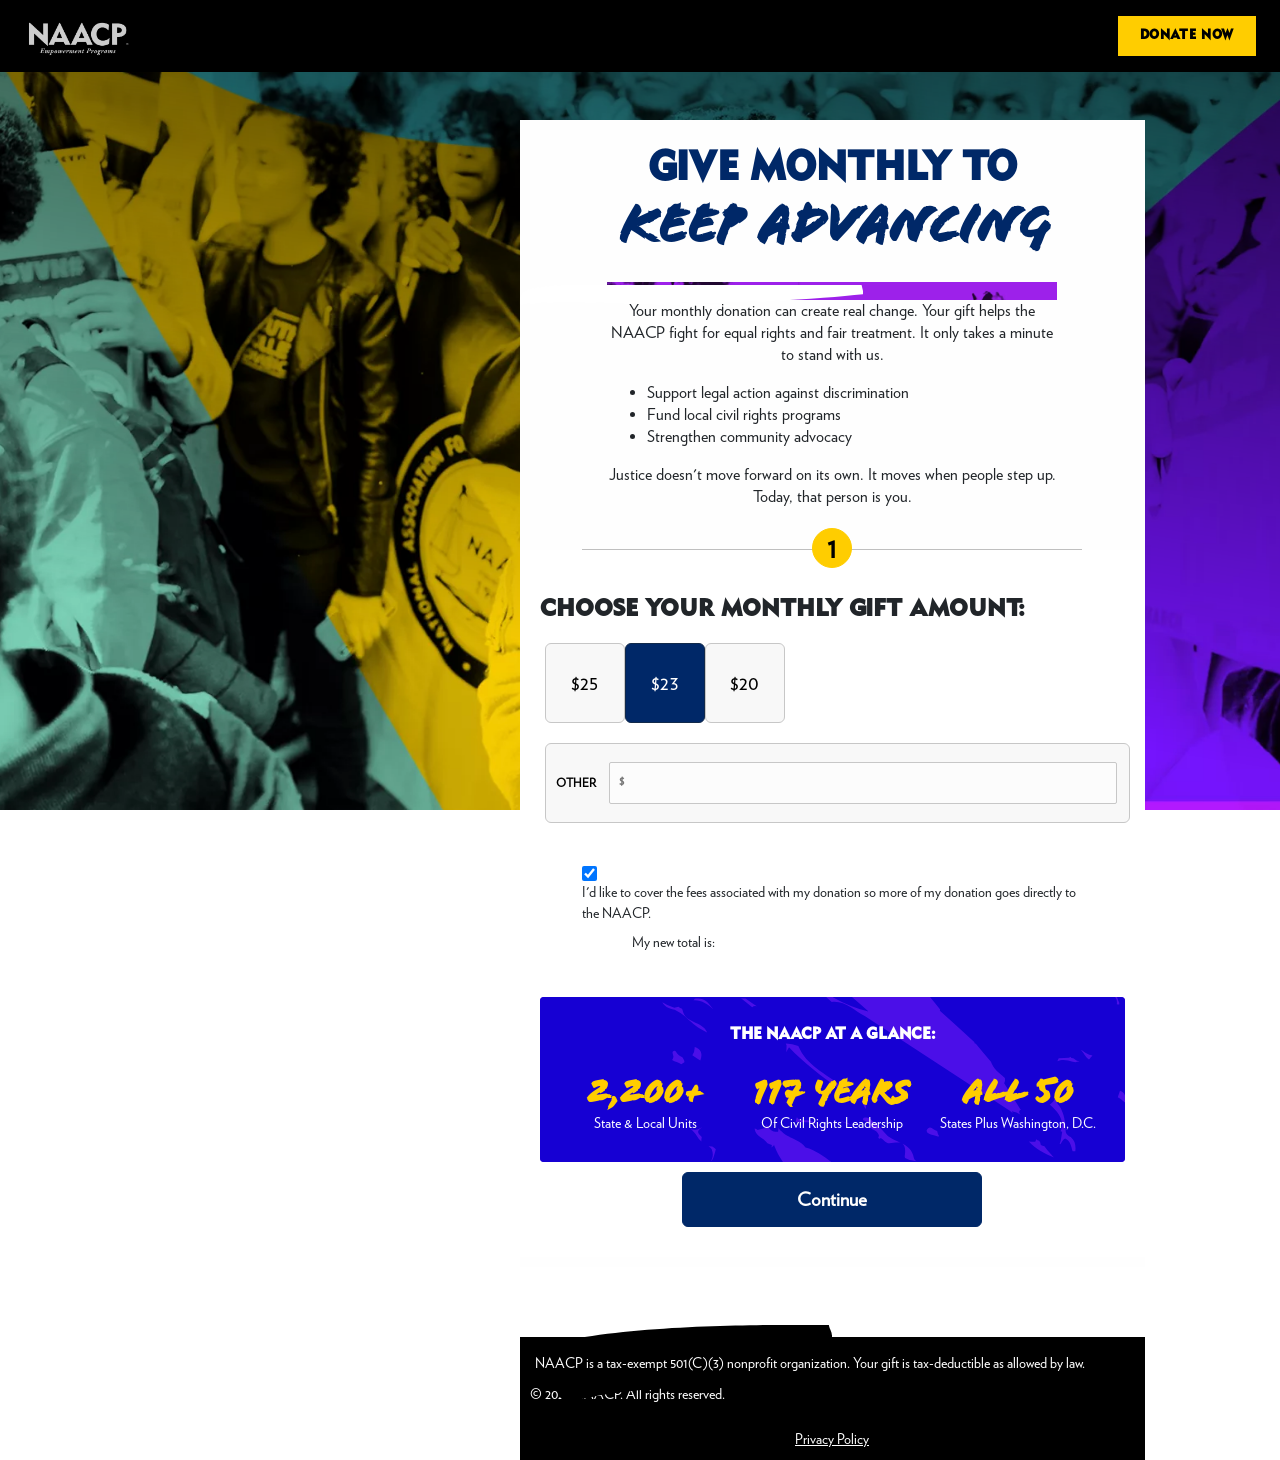
==== commit ee4f5694: "styling upates" ====
--- a/NAACP001/index.html
+++ b/NAACP001/index.html
@@ -155,41 +155,47 @@
     <!-- START CONTAINER DIV -->
     <div id="container">
       <div class="content m-auto">
-        <div class="logo-container">
-          <img
-            class="logo desktop-logo"
-            src="images/logo.png"
-            alt="NAACP Logo"
-          />
-          <img
-            class="logo mobile-logo"
-            src="images/logo.png"
-            alt="NAACP Logo"
-          />
-        </div>
+        <div class="page-bg hide-mobile"></div>
+        <nav class="site-nav">
+          <img class="logo" src="images/logo.png" alt="NAACP Logo" />
+          <a href="#step-1" class="nav-donate-btn">Donate Now</a>
+        </nav>
 
         <div class="form-container">
           <!--ORDER FORM-->
 
           <form name="frmMain" id="frmMain" action="" method="post">
             <header>
-              <h1 class="mb-4">GIVE MONTHLY TO <span>KEEP ADVANCING</span></h1>
-
-              <div class="mobile-hero show-mobile"></div>
+              <h1 class="mb-4 hide-mobile">
+                GIVE MONTHLY TO <span>KEEP ADVANCING</span>
+              </h1>
+
+              <div class="mobile-hero-container">
+                <svg
+                  class="mobile-hero-scribble"
+                  viewBox="0 0 483.45 32.11"
+                  aria-hidden="true"
+                >
+                  <use xlink:href="#frame-texture-path"></use>
+                </svg>
+                <div class="mobile-hero show-mobile"></div>
+              </div>
               <p>
                 Your monthly donation can create real change. Your gift helps
                 the NAACP fight for equal rights and fair treatment. It only
                 takes a minute to stand with us.
               </p>
-              <ul class="text-left">
-                <li>Support legal action against discrimination</li>
-                <li>Fund local civil rights programs</li>
-                <li>Strengthen community advocacy</li>
-              </ul>
-              <p>
-                Justice doesn't move forward on its own. It moves when people
-                step up. Today, that person is you.
-              </p>
+              <div class="hide-mobile">
+                <ul class="text-left">
+                  <li>Support legal action against discrimination</li>
+                  <li>Fund local civil rights programs</li>
+                  <li>Strengthen community advocacy</li>
+                </ul>
+                <p>
+                  Justice doesn't move forward on its own. It moves when people
+                  step up. Today, that person is&nbsp;you.
+                </p>
+              </div>
             </header>
 
             <div class="form-inner" id="step-1">
@@ -204,7 +210,7 @@
               </div>
               <!-- end #donationAmount -->
 
-              <div class="bottom-info mx-auto show-mobile">
+              <div class="bottom-info mx-auto">
                 <div class="flair">
                   <svg
                     class="bg-scribble"
@@ -662,16 +668,6 @@
                 >
                   DONATE MONTHLY
                 </button>
-
-                <img src="images/trust-marks.png" />
-                <a
-                  href="https://www.charitynavigator.org/ein/132725416"
-                  target="_blank"
-                  ><img
-                    src="images/charity-navigator.png"
-                    class="charity-navigator"
-                    alt="charity navigator logo"
-                /></a>
               </div>
 
               <!--END SUBMIT BUTTON-->
@@ -728,36 +724,6 @@
               </p>
             </div>
           </footer>
-          <!--bottom info-->
-          <div class="bottom-info mx-auto hide-mobile">
-            <h6 class="w-100">THE NAACP AT A GLANCE:</h6>
-            <div class="row px-0">
-              <div class="col-md-3">
-                <div class="icon">
-                  <img src="images/house.svg" />
-                </div>
-                <h5>2,200+</h5>
-                <p>State &amp; Local Units Nationwide</p>
-              </div>
-              <div class="col-md-3">
-                <div class="icon">
-                  <img src="images/heart.svg" />
-                </div>
-                <h5>117 Years</h5>
-                <p>Fighting for Civil Rights</p>
-              </div>
-              <div class="col-md-3">
-                <div class="icon">
-                  <img src="images/dove.svg" />
-                </div>
-                <h5>All 50</h5>
-                <p>States Plus Washington, D.C.</p>
-              </div>
-              <div class="col-md-3 seal">
-                <img src="images/seal.png" />
-              </div>
-            </div>
-          </div>
         </div>
       </div>
 
--- a/NAACP001/css/base.css
+++ b/NAACP001/css/base.css
@@ -47,6 +47,10 @@
   --emphasisFont: "Flood", serif;
 }
 
+html {
+  scroll-behavior: smooth;
+}
+
 body,
 input,
 select {
@@ -90,11 +94,60 @@
   display: none;
 }
 
+.site-nav {
+  position: fixed;
+  top: 0;
+  left: 0;
+  right: 0;
+  width: 100%;
+  background: #000;
+  display: -ms-flexbox;
+  display: flex;
+  -ms-flex-align: center;
+  align-items: center;
+  justify-content: space-between;
+  padding: 12px 24px;
+  z-index: 1000;
+  box-sizing: border-box;
+}
+
+.site-nav .logo {
+  width: auto;
+  height: 48px;
+  margin: 0;
+}
+
+.nav-donate-btn {
+  background: var(--secondaryColor);
+  color: #000;
+  font-family: var(--headingFont);
+  font-weight: bold;
+  text-transform: uppercase;
+  padding: 10px 22px;
+  text-decoration: none;
+  font-size: 13px;
+  letter-spacing: 0.05em;
+  white-space: nowrap;
+  border: none;
+  cursor: pointer;
+}
+
+.nav-donate-btn:hover,
+.nav-donate-btn:focus {
+  background: #e6b800;
+  color: #000;
+  text-decoration: none;
+}
+
+#step-1 {
+  scroll-margin-top: 80px;
+}
+
 @media screen and (min-width: 992px) {
   .content::before {
     content: "";
     height: 100vh;
-    width: 99%;
+    width: 100%;
     position: fixed;
     background: rgb(2, 0, 36);
     background: linear-gradient(
@@ -109,10 +162,10 @@
   }
 }
 
-.content {
+/*.content {
   width: 100%;
   position: absolute;
-  background: url("../images/bg-2.webp") no-repeat 100% center / 150%;
+  background: none;
   top: 0;
   left: 0;
   right: 0;
@@ -124,12 +177,33 @@
   justify-content: center;
   min-width: 300px;
   overflow-y: auto;
+}*/
+.content {
+  height: 100vh;
+  width: 100%;
+}
+.page-bg {
+  position: absolute;
+  top: 0;
+  left: 0;
+  right: 0;
+  bottom: 0;
+  margin: 0 auto;
+  background: url("../images/bg-2.webp") no-repeat center center / cover;
+  max-height: 90vh;
+  min-height: 90vh;
+  z-index: 1;
+  width: 100%;
 }
 
 form header {
   text-align: center;
   padding: 25px;
   border-bottom: 1px solid rgba(0, 0, 0, 0.25);
+  max-width: 500px;
+  width: 100%;
+  margin-left: auto;
+  margin-right: auto;
 }
 
 form header h1 {
@@ -146,7 +220,8 @@
   font-family: var(--emphasisFont);
 }
 
-form header p {
+form header p,
+form header li {
   font-size: 16px;
   line-height: 22px;
 }
@@ -254,7 +329,6 @@
   height: 10px;
 }
 
-.logo-container,
 .form-container {
   position: absolute;
   right: 0;
@@ -271,7 +345,6 @@
 }
 
 @media all and (-ms-high-contrast: none), (-ms-high-contrast: active) {
-  .logo-container,
   .form-container {
     left: 55% !important;
   }
@@ -458,7 +531,7 @@
   padding-top: 2em;
 }
 
-.bottom-info.show-mobile .row {
+.bottom-info .row {
   flex-wrap: wrap;
   padding-top: 2em;
 }
@@ -478,14 +551,14 @@
   margin: 0;
 }
 
-.bottom-info.show-mobile h5 {
+.bottom-info h5 {
   color: var(--secondaryColor);
   font-family: var(--emphasisFont);
   font-size: 2.15rem;
 }
 
-.bottom-info.show-mobile h6,
-.bottom-info.show-mobile p {
+.bottom-info h6,
+.bottom-info p {
   color: white;
   text-align: center;
   margin: 0;
@@ -496,11 +569,11 @@
   color: #fff;
 }
 
-.bottom-info.show-mobile h6 {
+.bottom-info h6 {
   line-height: 1.2em;
 }
 
-.bottom-info.show-mobile {
+.bottom-info {
   background: var(--tertiaryColor);
 }
 
@@ -508,16 +581,16 @@
   padding: 2em 0;
   background-color: var(--bgColor);
 }
-.bottom-info.show-mobile {
+.bottom-info {
   overflow: hidden;
   position: relative;
   border-radius: 4px;
 }
-.bottom-info.show-mobile .bottom-info-content {
+.bottom-info .bottom-info-content {
   position: relative;
   z-index: 1;
 }
-.bottom-info.show-mobile .flair {
+.bottom-info .flair {
   height: 100%;
   width: 100%;
   position: absolute;
@@ -526,7 +599,7 @@
   left: 0px;
   top: -70px;
 }
-.bottom-info.show-mobile .bg-scribble {
+.bottom-info .bg-scribble {
   position: absolute;
   top: 0;
   left: 0;
@@ -537,7 +610,7 @@
   transform: scale(2.5);
   fill: #1600d3;
 }
-.bottom-info.show-mobile .icon {
+.bottom-info .icon {
   display: none;
 }
 
@@ -600,6 +673,12 @@
   color: #fff;
 }
 
+@media screen and (min-width: 48em) {
+  div.step-2 {
+    margin-top: 5em;
+  }
+}
+
 .step-2,
 .step-3 {
   position: relative;
@@ -614,9 +693,25 @@
 
 .mobile-hero {
   width: 100%;
-  background: url("../images/bg-mobile.jpg") no-repeat center center / cover;
-  min-width: 100%;
-  min-height: 217px;
+  background: url("../images/bg-mobile.jpg") no-repeat center 90% / 105%;
+  width: 90%;
+  margin: auto;
+  min-height: 270px;
+}
+
+.mobile-hero-container {
+  background: url("../images/purple-together.webp") no-repeat center top / 550px;
+  width: 100%;
+  height: 100%;
+  padding: 4% 0 0;
+}
+
+.mobile-hero-scribble {
+  width: 55%;
+  fill: white;
+  position: absolute;
+  margin-top: -15px;
+  left: 0;
 }
 
 .scribble {
@@ -626,6 +721,7 @@
 footer {
   background-color: black;
   position: relative;
+  margin-top: 5em;
 }
 
 footer .scribble {
@@ -790,13 +886,16 @@
     position: relative;
   }
 
-  body .content .logo-container {
-    z-index: 999;
-    right: 10px;
-    left: unset;
-    margin: unset;
-    min-width: auto;
-    width: auto;
+  .site-nav {
+    padding: 10px 16px;
+  }
+
+  .site-nav .logo {
+    height: 40px;
+  }
+
+  body .content .form-container {
+    margin-top: 70px;
   }
 
   form header h1 {
@@ -852,12 +951,12 @@
 
   body .form-container .form-bottom-corner {
     position: absolute;
-    bottom: 152px;
+    bottom: 190px;
     left: 0;
-    right: -185px;
+    right: -200px;
     margin: auto;
     width: 100%;
-    max-width: 275px;
+    max-width: 175px;
     z-index: -1;
   }
   body .form-container .form-inner {
@@ -925,6 +1024,10 @@
 
 .accept-fees-container {
   flex-wrap: wrap;
+  padding: 2em 0;
+  max-width: 500px;
+  margin: auto;
+  width: 100%;
 }
 
 .donation-grid-item label {
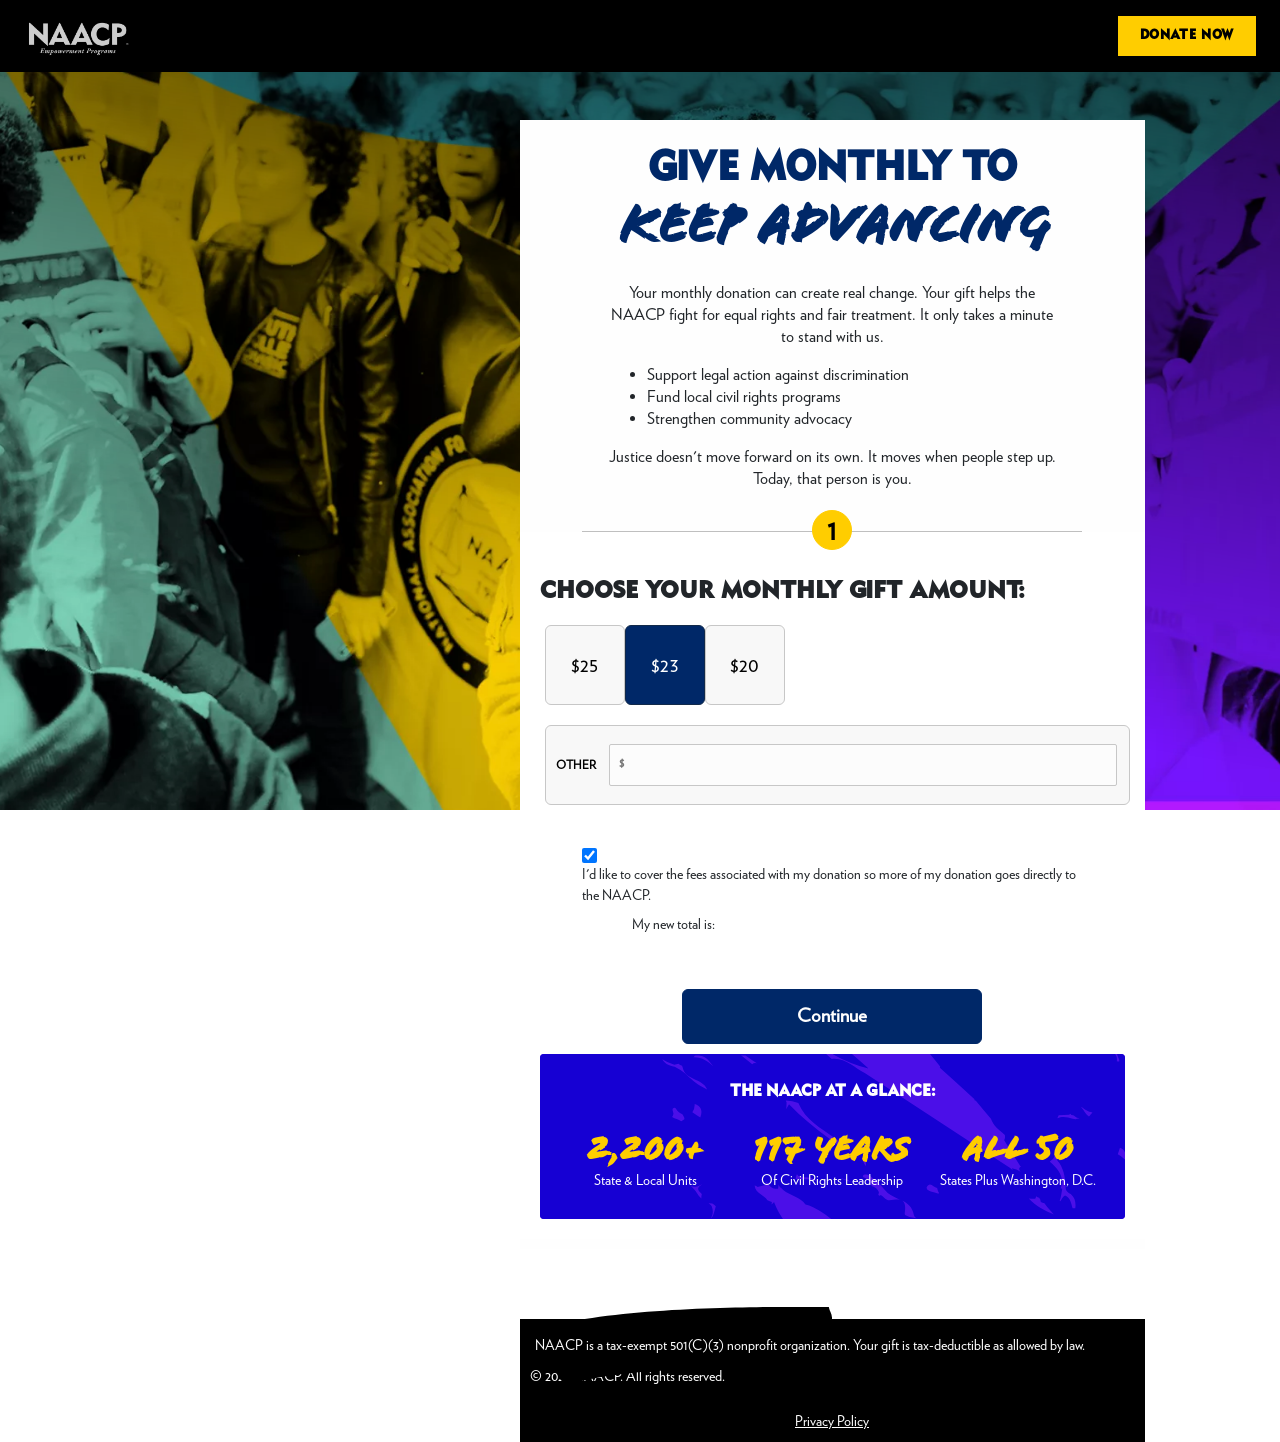
==== commit 5e4b270c: "styling" ====
--- a/NAACP001/index.html
+++ b/NAACP001/index.html
@@ -170,7 +170,7 @@
                 GIVE MONTHLY TO <span>KEEP ADVANCING</span>
               </h1>
 
-              <div class="mobile-hero-container">
+              <div class="mobile-hero-container show-mobile">
                 <svg
                   class="mobile-hero-scribble"
                   viewBox="0 0 483.45 32.11"
@@ -178,7 +178,7 @@
                 >
                   <use xlink:href="#frame-texture-path"></use>
                 </svg>
-                <div class="mobile-hero show-mobile"></div>
+                <div class="mobile-hero"></div>
               </div>
               <p>
                 Your monthly donation can create real change. Your gift helps
@@ -209,6 +209,15 @@
                 <div class="row mx-auto" id="donationAmountTarget"></div>
               </div>
               <!-- end #donationAmount -->
+
+              <button
+                class="form-button"
+                data-parent="step-1"
+                data-form-target="step-2"
+                type="button"
+              >
+                Continue
+              </button>
 
               <div class="bottom-info mx-auto">
                 <div class="flair">
@@ -241,15 +250,6 @@
                   </div>
                 </div>
               </div>
-
-              <button
-                class="form-button"
-                data-parent="step-1"
-                data-form-target="step-2"
-                type="button"
-              >
-                Continue
-              </button>
             </div>
 
             <div class="form-inner-spacer"></div>
@@ -553,10 +553,14 @@
                   month, your credit card will be charged the same donation
                   amount you have selected today, unless otherwise notified. You
                   may cancel at any time by contacting our team at
-                  <a href="tel:xxxxxxxx">xxx-xxx-xxxx</a>. You can also email us
-                  at <a href="mailto:xxx@naacp.org">xxx@naacp.org</a> with any
-                  questions you may have. The NAACP depends on gifts from donors
-                  like you. Thank you again, we appreciate your support!
+                  <a href="tel:4105805129">410-580-5129</a>. You can also email
+                  us at
+                  <a href="mailto:Development@naacpnet.org"
+                    >Development@naacpnet.org</a
+                  >
+                  with any questions you may have. The NAACP depends on gifts
+                  from donors like you. Thank you again, we appreciate your
+                  support!
                 </p>
               </div>
 
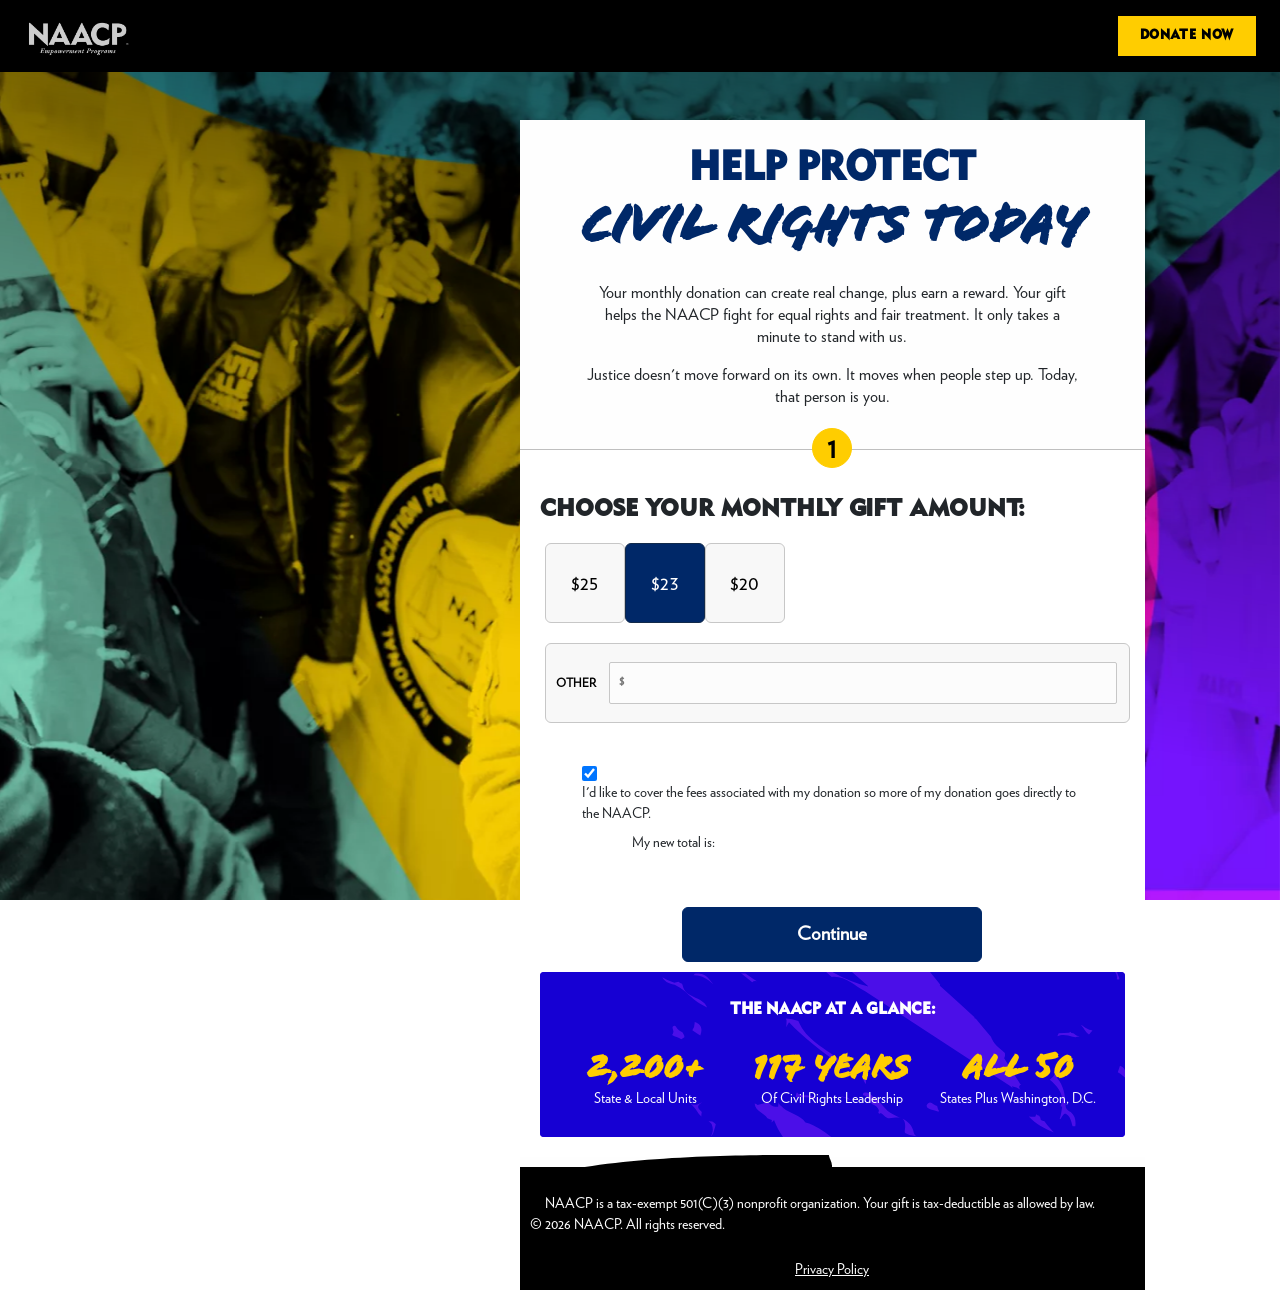
==== commit 8ab99685: "updates to copy" ====
--- a/NAACP001/index.html
+++ b/NAACP001/index.html
@@ -167,7 +167,7 @@
           <form name="frmMain" id="frmMain" action="" method="post">
             <header>
               <h1 class="mb-4 hide-mobile">
-                GIVE MONTHLY TO <span>KEEP ADVANCING</span>
+                Help Protect <span>Civil Rights Today</span>
               </h1>
 
               <div class="mobile-hero-container show-mobile">
@@ -180,17 +180,14 @@
                 </svg>
                 <div class="mobile-hero"></div>
               </div>
-              <p>
-                Your monthly donation can create real change. Your gift helps
-                the NAACP fight for equal rights and fair treatment. It only
-                takes a minute to stand with us.
-              </p>
-              <div class="hide-mobile">
-                <ul class="text-left">
-                  <li>Support legal action against discrimination</li>
-                  <li>Fund local civil rights programs</li>
-                  <li>Strengthen community advocacy</li>
-                </ul>
+
+              <div class="text-container">
+                <p>
+                  Your monthly donation can create real change, plus earn a
+                  reward. Your gift helps the NAACP fight for equal rights and
+                  fair treatment. It only takes a minute to stand with us.
+                </p>
+
                 <p>
                   Justice doesn't move forward on its own. It moves when people
                   step up. Today, that person is&nbsp;you.
@@ -651,27 +648,54 @@
               <!--SUBMIT BUTTON-->
 
               <div class="submit-container">
-                <input
-                  type="hidden"
-                  name="submitOrder"
-                  id="submitOrder"
-                  value="0"
-                  class="hidden"
-                />
-                <input
-                  type="hidden"
-                  name="pageSubmits"
-                  id="pageSubmits"
-                  value="1"
-                  class="hidden"
-                />
-                <button
-                  type="button"
-                  data-parent="step-3"
-                  class="submit form-button p-2"
-                >
-                  DONATE MONTHLY
-                </button>
+                <div class="flair">
+                  <svg
+                    class="bg-scribble"
+                    viewBox="0 0 1084.91 1338.36"
+                    aria-hidden="true"
+                  >
+                    <use xlink:href="#scribble-path"></use>
+                  </svg>
+                </div>
+                <div class="bottom-info-content">
+                  <input
+                    type="hidden"
+                    name="submitOrder"
+                    id="submitOrder"
+                    value="0"
+                    class="hidden"
+                  />
+                  <input
+                    type="hidden"
+                    name="pageSubmits"
+                    id="pageSubmits"
+                    value="1"
+                    class="hidden"
+                  />
+                  <button
+                    type="button"
+                    data-parent="step-3"
+                    class="submit form-button p-2"
+                  >
+                    DONATE MONTHLY
+                  </button>
+
+                  <div class="row">
+                    <div class="col-md-3 col-12">
+                      <img src="/images/trust.png" />
+                    </div>
+                    <div class="col-md-9 col-12">
+                      <ul class="text-left">
+                        <li>Support legal action against discrimination</li>
+                        <li>Fund local civil rights programs</li>
+                        <li>Strengthen community advocacy</li>
+                      </ul>
+                      <p>
+                        It's fast. It's secure. And it makes a real difference.
+                      </p>
+                    </div>
+                  </div>
+                </div>
               </div>
 
               <!--END SUBMIT BUTTON-->
@@ -700,14 +724,14 @@
                 <use xlink:href="#text-accent-scribble-path"></use>
               </svg>
             </div>
-            <div class="col pt-3">
-              <p>
-                NAACP is a tax-exempt 501(C)(3) nonprofit organization. Your
-                gift is tax-deductible as allowed by law.
-              </p>
-            </div>
 
             <div class="footer-info">
+              <div class="col pt-3">
+                <p>
+                  NAACP is a tax-exempt 501(C)(3) nonprofit organization. Your
+                  gift is tax-deductible as allowed by law.
+                </p>
+              </div>
               <p>
                 &copy;
                 <script type="text/javascript">
--- a/NAACP001/css/base.css
+++ b/NAACP001/css/base.css
@@ -183,15 +183,14 @@
   width: 100%;
 }
 .page-bg {
-  position: absolute;
+  position: fixed;
   top: 0;
   left: 0;
   right: 0;
   bottom: 0;
   margin: 0 auto;
   background: url("../images/bg-2.webp") no-repeat center center / cover;
-  max-height: 90vh;
-  min-height: 90vh;
+  height: 100%;
   z-index: 1;
   width: 100%;
 }
@@ -200,18 +199,23 @@
   text-align: center;
   padding: 25px;
   border-bottom: 1px solid rgba(0, 0, 0, 0.25);
-  max-width: 500px;
+  max-width: 700px;
   width: 100%;
   margin-left: auto;
   margin-right: auto;
 }
 
 form header h1 {
-  max-width: 400px;
   width: 100%;
   margin: auto;
   font-style: normal;
   color: var(--mainColor);
+}
+
+form header .text-container {
+  max-width: 500px;
+  margin: auto;
+  width: 100%;
 }
 
 form header h1 span {
@@ -509,17 +513,50 @@
 }
 
 .submit-container {
-  text-align: right;
-}
-
-.submit-container img {
-  max-width: 250px;
+  padding: 2em 0;
+  background: var(--mainColor);
+  overflow: hidden;
+  position: relative;
+  border-radius: 4px;
+}
+
+.submit-container .bottom-info-content {
+  position: relative;
+  z-index: 1;
+  padding: 1.5em;
+}
+
+.submit-container .flair {
+  height: 100%;
+  width: 100%;
+  position: absolute;
+  overflow: hidden;
+  height: 600px;
+  left: 0px;
+  top: -70px;
+}
+
+.submit-container .bg-scribble {
+  position: absolute;
+  top: 0;
+  left: 0;
+  right: 0;
+  bottom: 0;
   margin: auto;
-  display: block;
-}
-.submit-container .charity-navigator {
-  max-width: 100px;
-  margin: 1em auto 0 auto;
+  width: 1000px;
+  transform: scale(2.5);
+  fill: #001a4d;
+}
+
+.submit-container button {
+  background-color: var(--secondaryColor);
+  color: black;
+  font-family: var(--headingFont);
+}
+
+.submit-container ul li,
+.submit-container p {
+  color: #fff;
 }
 .bottom-info {
   bottom: 0;
@@ -575,11 +612,6 @@
 
 .bottom-info {
   background: var(--tertiaryColor);
-}
-
-.submit-container {
-  padding: 2em 0;
-  background-color: var(--bgColor);
 }
 .bottom-info {
   overflow: hidden;
@@ -721,7 +753,6 @@
 footer {
   background-color: black;
   position: relative;
-  margin-top: 5em;
 }
 
 footer .scribble {
@@ -729,10 +760,13 @@
   fill: black;
   height: 50%;
   top: -12px;
+  z-index: 1;
 }
 
 .footer-info {
   padding: 10px;
+  position: relative;
+  z-index: 2;
 }
 
 .footer-info p,
@@ -862,7 +896,6 @@
 @media screen and (min-width: 48em) {
   form header h1 span {
     min-width: 500px;
-    margin-left: -12%;
   }
   .step-counter {
     position: absolute;
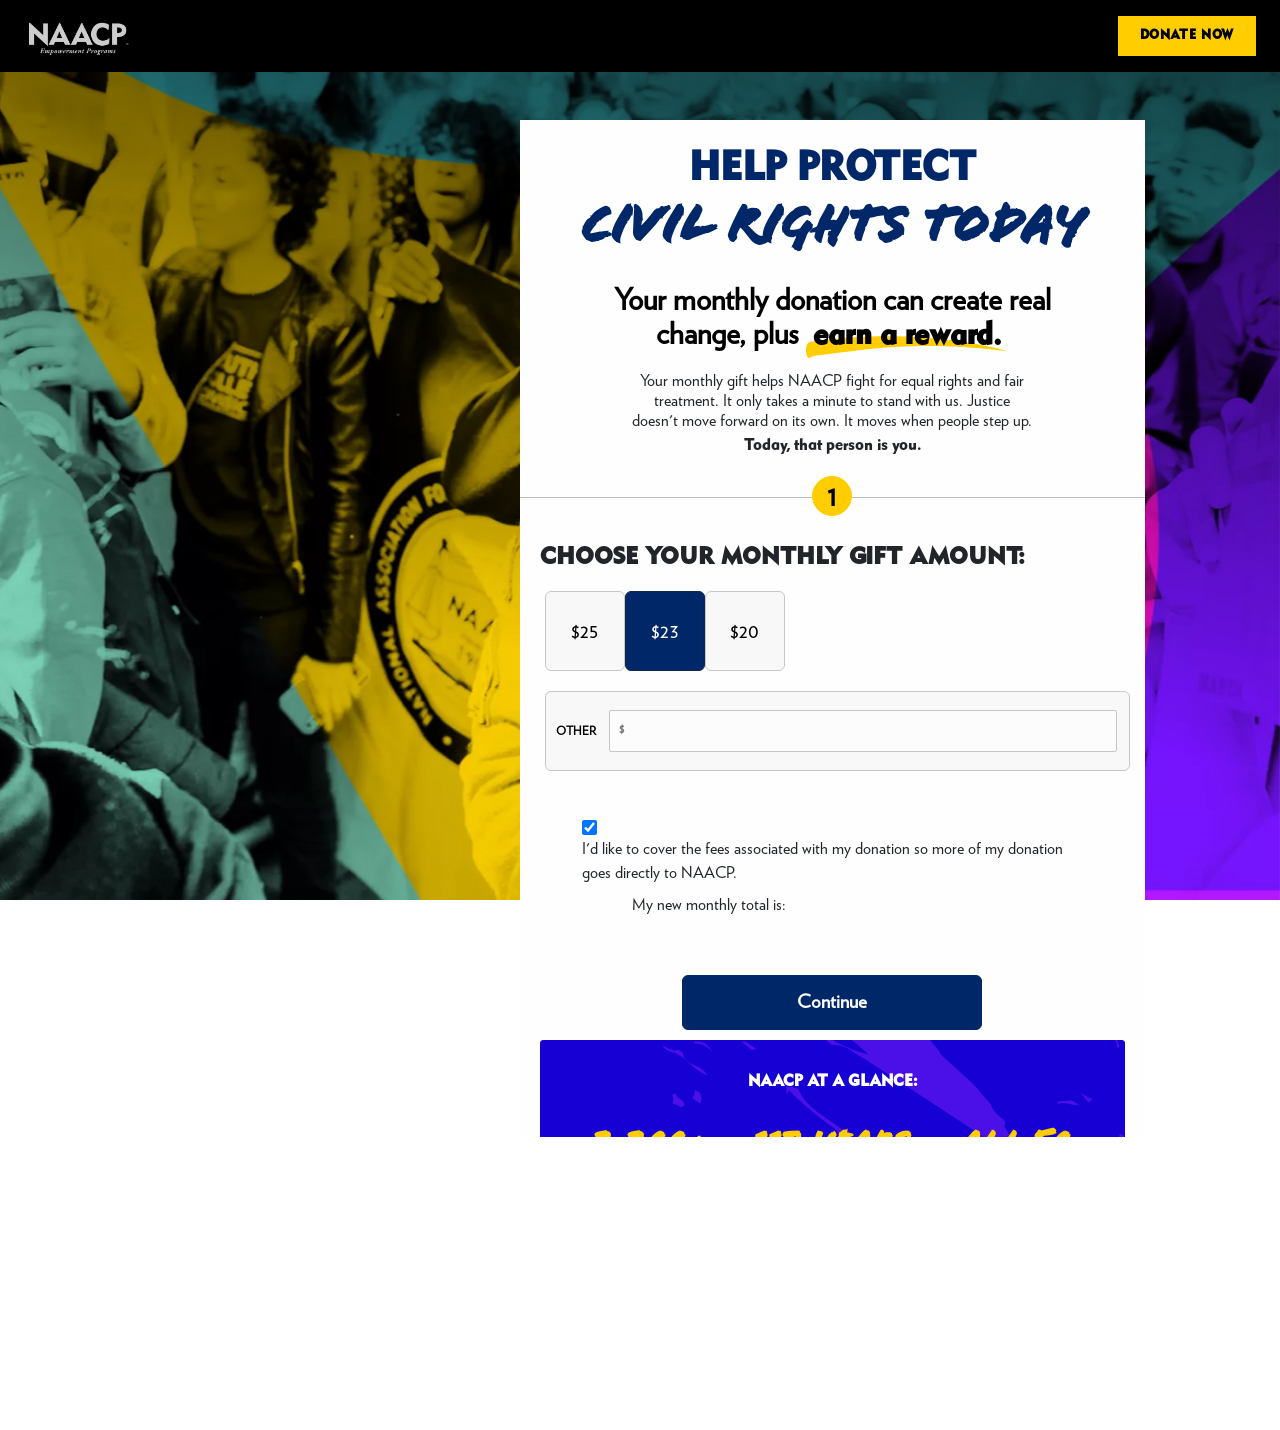
==== commit dc3c3a7e: "r1 feedeback" ====
--- a/NAACP001/index.html
+++ b/NAACP001/index.html
@@ -26,11 +26,11 @@
     <meta name="twitter:title" content="NAACP Monthly Donation" />
     <meta
       property="og:description"
-      content="I just donated to the NAACP to help fight for civil rights and equal justice for all. Join me."
+      content="I just donated to NAACP to help fight for civil rights and equal justice for all. Join me."
     />
     <meta
       name="twitter:description"
-      content="I just donated to the NAACP to help protect civil rights and advance racial equality. Join me."
+      content="I just donated to NAACP to help protect civil rights and advance racial equality. Join me."
     />
     <meta property="og:image" content="images/naacp-share.jpg" />
     <meta name="twitter:image" content="images/naacp-share.jpg" />
@@ -182,15 +182,16 @@
               </div>
 
               <div class="text-container">
+                <h3 class="text-headline">
+                  Your monthly donation can create real change, plus
+                  <span> earn a reward. </span>
+                </h3>
+
                 <p>
-                  Your monthly donation can create real change, plus earn a
-                  reward. Your gift helps the NAACP fight for equal rights and
-                  fair treatment. It only takes a minute to stand with us.
-                </p>
-
-                <p>
-                  Justice doesn't move forward on its own. It moves when people
-                  step up. Today, that person is&nbsp;you.
+                  Your monthly gift helps NAACP fight for equal rights and fair
+                  treatment. It only takes a minute to stand with us. Justice
+                  doesn't move forward on its own. It moves when people step up.
+                  <span>Today, that person is you.</span>
                 </p>
               </div>
             </header>
@@ -227,7 +228,7 @@
                   </svg>
                 </div>
                 <div class="bottom-info-content">
-                  <h6 class="w-100">THE NAACP AT A GLANCE:</h6>
+                  <h6 class="w-100">NAACP AT A GLANCE:</h6>
                   <div class="row px-0">
                     <div class="col-sm-4">
                       <div class="icon"></div>
@@ -546,18 +547,20 @@
 
               <div class="terms">
                 <p class="mb-0">
-                  Thank you for making a donation today to the NAACP. Each
-                  month, your credit card will be charged the same donation
-                  amount you have selected today, unless otherwise notified. You
-                  may cancel at any time by contacting our team at
+                  Thank you for making a recurring donation today to the NAACP
+                  Empowerment Programs, Inc. Each month, your credit or debit
+                  card will be charged the same donation amount you have
+                  selected today, unless otherwise notified. You understand that
+                  this is an ongoing gift. If, for any reason, you need to
+                  update or suspend your contributions, you may do so at any
+                  time by contacting NAACP team at
                   <a href="tel:4105805129">410-580-5129</a>. You can also email
                   us at
                   <a href="mailto:Development@naacpnet.org"
                     >Development@naacpnet.org</a
                   >
-                  with any questions you may have. The NAACP depends on gifts
-                  from donors like you. Thank you again, we appreciate your
-                  support!
+                  with any questions you may have. NAACP depends on gifts from
+                  donors like you. Thank you again, we appreciate your support!
                 </p>
               </div>
 
@@ -606,14 +609,28 @@
               <!--END CAPTCHA-->
 
               <div class="col-12 py-4">
-                <label class="accept-label fw-normal" for="email_optIn">
-                  After donating, you will receive emails from us about your
-                  impact and other important updates about the work you help
-                  make possible. You can opt-out at any time. By providing my
-                  mobile phone number, I opt-in to receive text messages and
-                  phone calls from the NAACP. Text STOP to opt-out. Message and
+                <label
+                  class="accept-label fw-normal opt-in-label"
+                  for="email_optIn"
+                >
+                  You will receive emails from us about your impact and other
+                  important updates about the work you help make possible. You
+                  can opt-out at any time. By providing my mobile phone number,
+                  I opt-in to receive text messages and phone calls from NAACP
+                  Empowerment Programs, Inc. Text STOP to opt-out, Message and
                   data rates may apply.
                 </label>
+                <p class="privacy-text">
+                  NAACP respects your privacy. By making your gift, you are
+                  accepting the terms of our
+                  <a
+                    href="#privacyModal"
+                    data-remote="privacy_modal.html"
+                    data-toggle="modal"
+                    data-target="#privacyModal"
+                    >Privacy Policy</a
+                  >.
+                </p>
               </div>
 
               <!-- <div class="agree-checkboxes row m-0 pt-2">
@@ -680,9 +697,9 @@
                     DONATE MONTHLY
                   </button>
 
-                  <div class="row">
+                  <div class="row col-md-11 col-10 mx-auto mt-4">
                     <div class="col-md-3 col-12">
-                      <img src="/images/trust.png" />
+                      <img src="images/trust.png" class="trust-img" />
                     </div>
                     <div class="col-md-9 col-12">
                       <ul class="text-left">
@@ -690,11 +707,9 @@
                         <li>Fund local civil rights programs</li>
                         <li>Strengthen community advocacy</li>
                       </ul>
-                      <p>
-                        It's fast. It's secure. And it makes a real difference.
-                      </p>
                     </div>
                   </div>
+                  <p>It's fast. It's secure. And it makes a real difference.</p>
                 </div>
               </div>
 
--- a/NAACP001/css/base.css
+++ b/NAACP001/css/base.css
@@ -55,7 +55,7 @@
 input,
 select {
   font-family: var(--mainFont);
-  font-size: 14px;
+  font-size: 16px;
 }
 
 img {
@@ -205,6 +205,18 @@
   margin-right: auto;
 }
 
+form header p {
+  max-width: 400px;
+  margin-left: auto;
+  margin-right: auto;
+}
+
+form header p span {
+  font-family: var(--headingFont);
+  display: block;
+  margin-top: 5px;
+}
+
 form header h1 {
   width: 100%;
   margin: auto;
@@ -227,7 +239,39 @@
 form header p,
 form header li {
   font-size: 16px;
-  line-height: 22px;
+  line-height: 20px;
+}
+
+form header .text-headline {
+  font-family: var(--mainFont);
+  text-transform: none;
+  font-size: 30px;
+  line-height: 1.15em;
+  margin-bottom: 12px;
+  color: black;
+  margin-top: 20px;
+}
+
+form header .text-headline span {
+  font-weight: 900;
+  display: inline-block;
+  width: auto;
+  padding: 0 7px;
+  background: url("../images/swoosh.svg") no-repeat center 95% / contain;
+  padding-bottom: 5px;
+  font-family: var(--headingFont);
+}
+
+.opt-in-label {
+  font-size: 12px !important;
+  line-height: 18px !important;
+  color: #555;
+}
+
+.privacy-text {
+  font-size: 12px;
+  color: #555;
+  margin-top: 8px;
 }
 
 form input,
@@ -301,7 +345,6 @@
 }
 
 .form-inner {
-  background: #fff;
   position: relative;
   padding: 30px 20px 20px;
   display: none;
@@ -364,8 +407,10 @@
   top: 120px;
 }
 
-.form-container form {
-  background-color: #fefefe;
+@media screen and (min-width: 48em) {
+  .form-container form {
+    background-color: #fefefe;
+  }
 }
 
 .donation-choice-container {
@@ -554,6 +599,47 @@
   font-family: var(--headingFont);
 }
 
+.bottom-info-content p {
+  text-align: center;
+  margin: 20px auto;
+}
+.bottom-info-content ul {
+  margin-top: 10px;
+}
+
+@media screen and (max-width: 767px) {
+  ul {
+    padding: 0;
+  }
+  .form-container .submit-container .bottom-info-content {
+    padding-top: 0px;
+  }
+  .bottom-info-content {
+    display: flex;
+    flex-direction: column;
+    align-items: center;
+  }
+  .bottom-info-content p {
+    text-align: center;
+    order: 2;
+  }
+  .bottom-info-content .row {
+    order: 3;
+  }
+  .bottom-info-content .submit {
+    order: 1;
+  }
+  .form-button,
+  button:not(.close) {
+    width: 100%;
+    min-width: unset;
+  }
+  .trust-img {
+    max-width: 100px;
+    margin: 0 auto 10px auto;
+    display: block;
+  }
+}
 .submit-container ul li,
 .submit-container p {
   color: #fff;
@@ -715,7 +801,6 @@
 .step-3 {
   position: relative;
   margin-top: 10px;
-  padding: 40px 20px 20px;
   border-top: 1px solid rgba(0, 0, 0, 0.25);
 }
 
@@ -725,10 +810,10 @@
 
 .mobile-hero {
   width: 100%;
-  background: url("../images/bg-mobile.jpg") no-repeat center 90% / 105%;
+  background: url("../images/bg-2.webp") no-repeat center 90% / cover;
   width: 90%;
   margin: auto;
-  min-height: 270px;
+  min-height: 220px;
 }
 
 .mobile-hero-container {
@@ -929,15 +1014,6 @@
 
   body .content .form-container {
     margin-top: 70px;
-  }
-
-  form header h1 {
-    position: absolute;
-    color: #fff;
-    font-size: 1.25em;
-    right: 10px;
-    bottom: 45%;
-    text-align: right;
   }
 
   form header h1 span {
@@ -1028,6 +1104,11 @@
     display: none;
   }
 
+  .form-inner {
+    padding: 10px;
+    background: transparent;
+  }
+
   #container .row .p-0-on-small {
     padding: 0;
   }
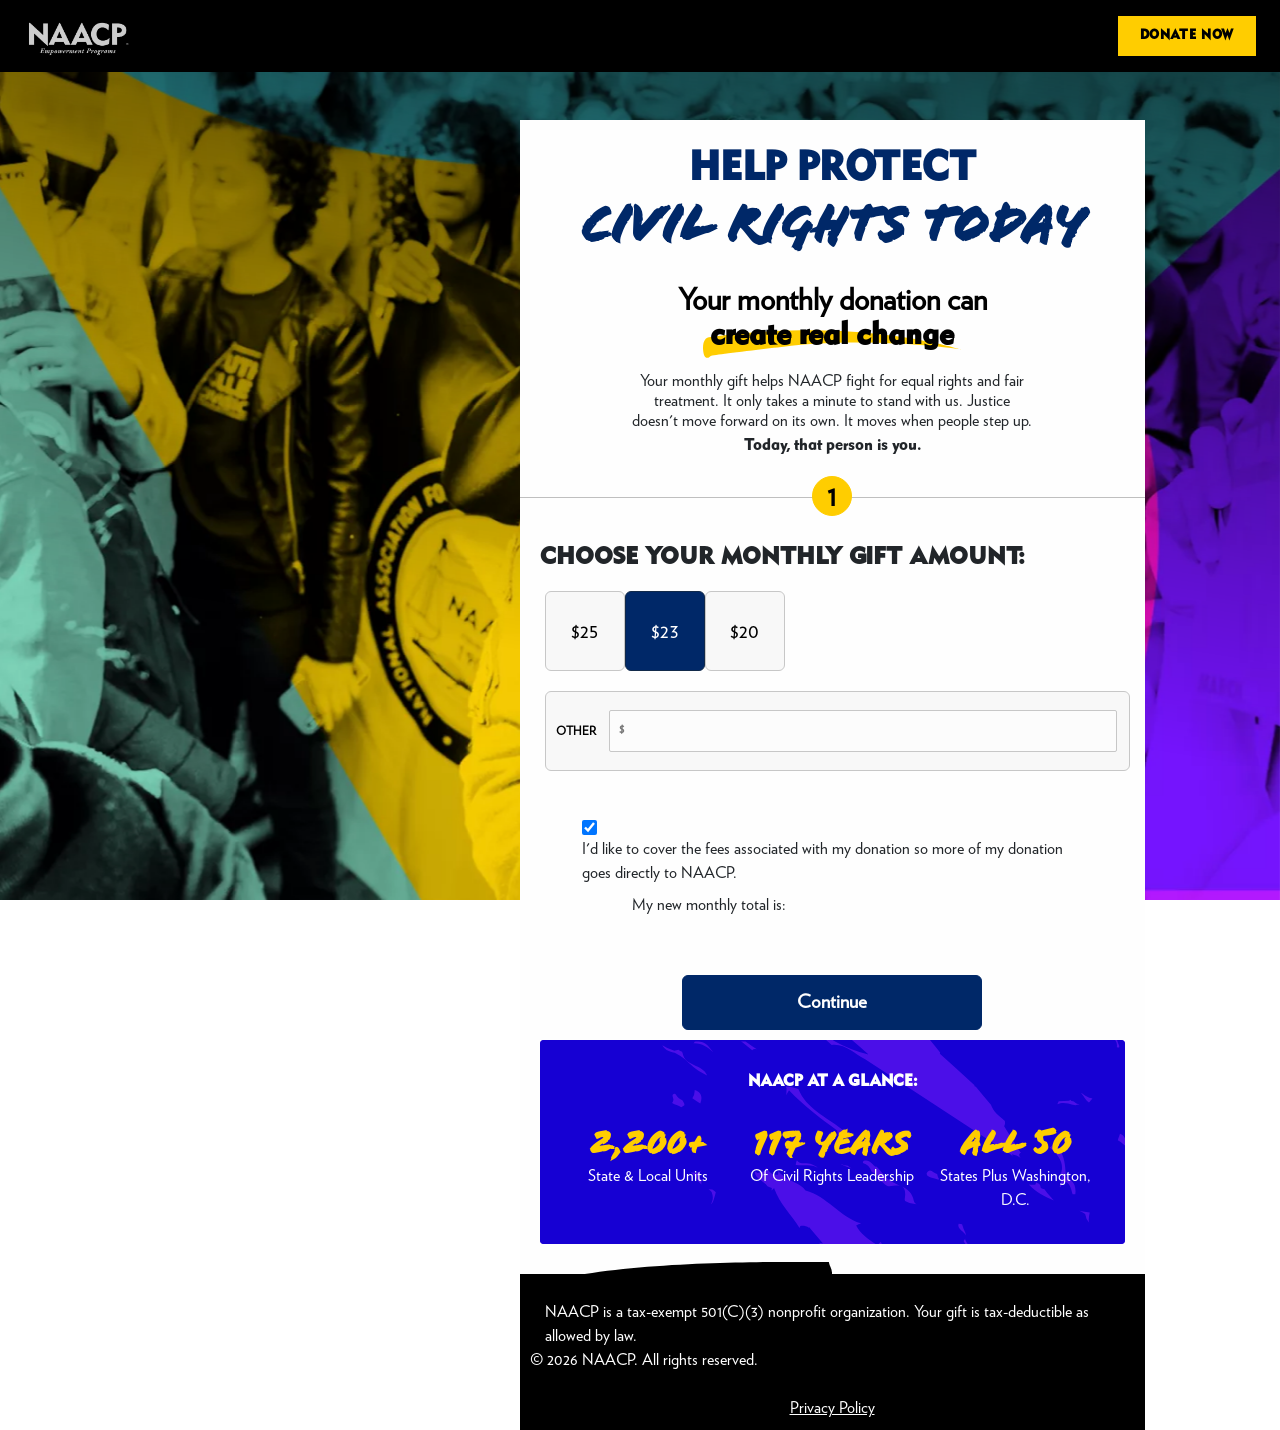
==== commit ed4a1c99: "updated copy" ====
--- a/NAACP001/index.html
+++ b/NAACP001/index.html
@@ -183,8 +183,8 @@
 
               <div class="text-container">
                 <h3 class="text-headline">
-                  Your monthly donation can create real change, plus
-                  <span> earn a reward. </span>
+                  Your monthly donation can
+                  <span>create real change</span>
                 </h3>
 
                 <p>
--- a/NAACP001/css/base.css
+++ b/NAACP001/css/base.css
@@ -797,10 +797,11 @@
   }
 }
 
-.step-2,
-.step-3 {
+.form-inner.step-2,
+.form-inner.step-3 {
   position: relative;
   margin-top: 10px;
+  padding-top: 40px;
   border-top: 1px solid rgba(0, 0, 0, 0.25);
 }
 
